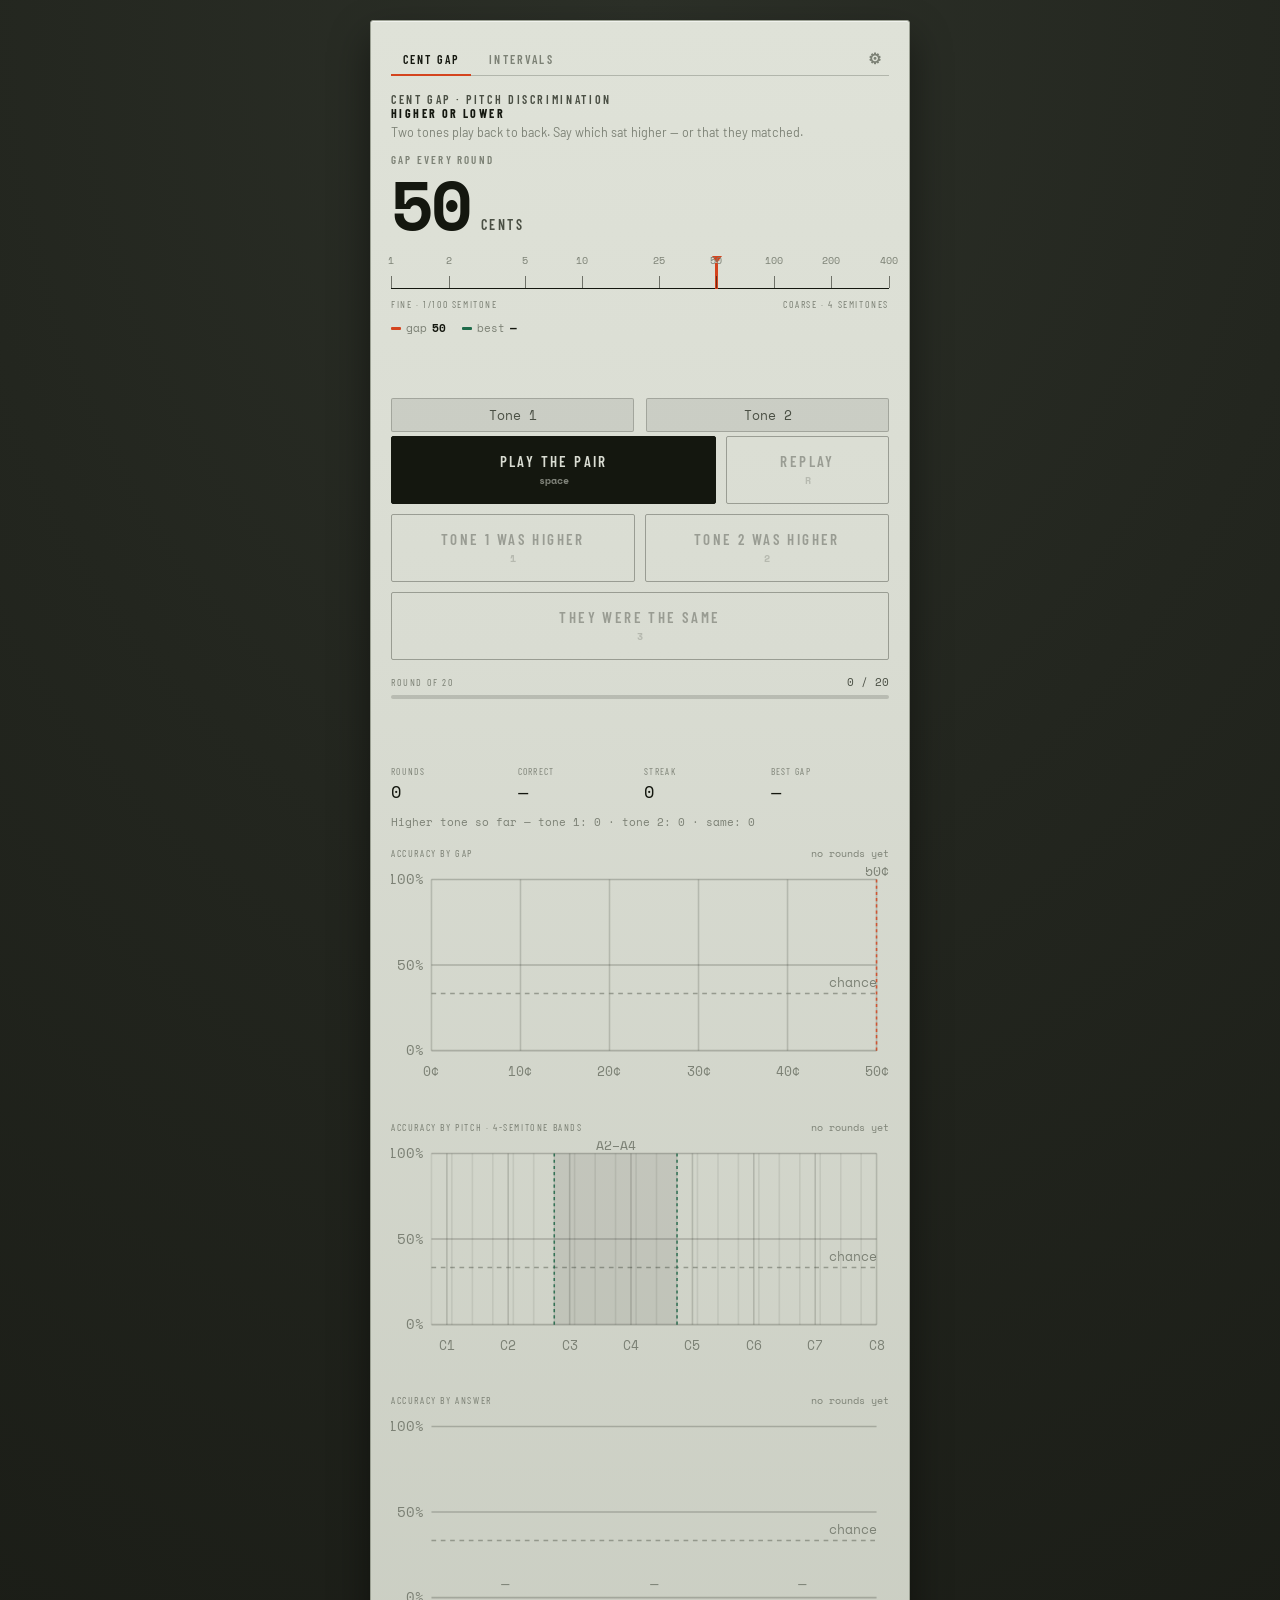
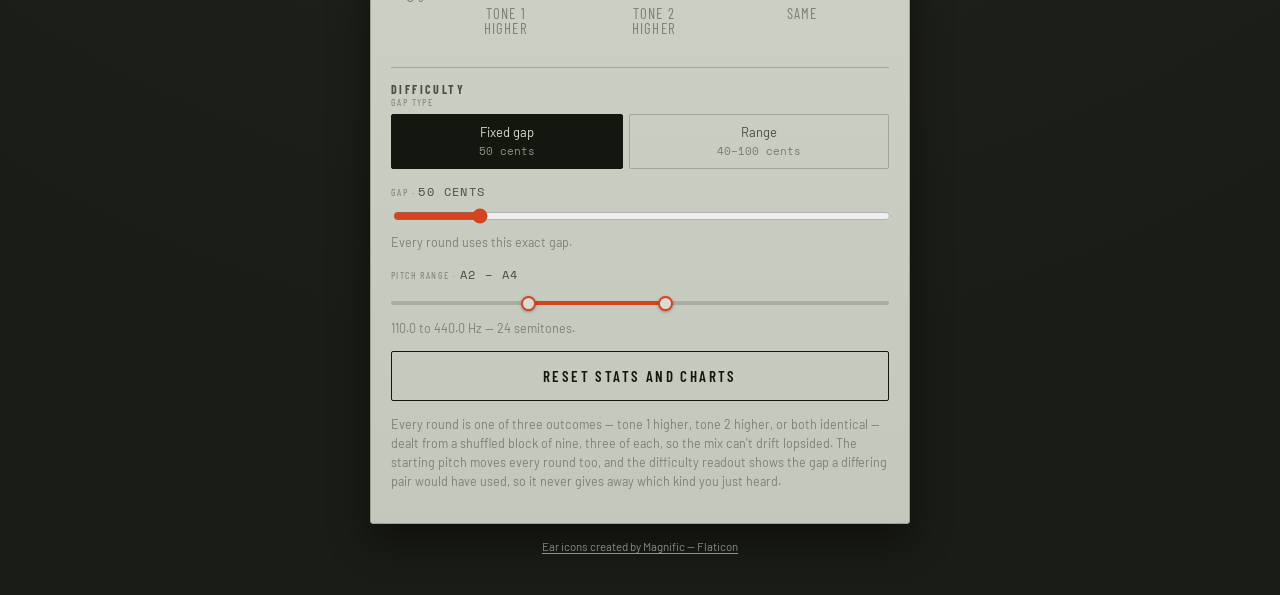
==== index.html @ 0f7bb8e2 "icon" ====
<!DOCTYPE html>
<html lang="en" data-theme="auto">
<head>
<meta charset="utf-8">
<meta name="viewport" content="width=device-width, initial-scale=1, viewport-fit=cover">
<title>My Ear Trainer</title>
<link rel="icon" type="image/png" href="favicon.png">
<link rel="apple-touch-icon" href="favicon.png">
<link rel="preconnect" href="https://fonts.googleapis.com">
<link rel="preconnect" href="https://fonts.gstatic.com" crossorigin>
<link href="https://fonts.googleapis.com/css2?family=Barlow+Condensed:wght@500;600;700&family=Barlow:wght@400;500;600&family=Space+Mono:wght@400;700&display=swap" rel="stylesheet">
<style>
  :root{
    --case:#23261F; --case-deep:#1A1C16; --case-hi:#2C3028;
    --panel:#D9DCD2; --panel-deep:#C4C8BC; --panel-hi:#DFE2D8;
    --edge:#9BA093; --inset-hi:rgba(255,255,255,.55);
    --ink:#14170F; --ink-hi:#000; --graphite:#4A4F44; --muted:#7C8175;
    --signal:#D4441E; --correct:#1F6B4A;
    --on-signal:#FFF1EC; --on-correct:#EFF3EC;
    --rule:rgba(20,23,15,.22);
    --tint-a:rgba(20,23,15,.05);
    --tint-b:rgba(20,23,15,.08);
    --tint-c:rgba(20,23,15,.16);
    --tint-strong:rgba(20,23,15,.55);
    --field:rgba(255,255,255,.35);
    --wash-ok-a:rgba(31,107,74,.55); --wash-ok-b:rgba(31,107,74,.12);
    --wash-no-a:rgba(212,68,30,.55); --wash-no-b:rgba(212,68,30,.12);
    --ring-ok:rgba(31,107,74,.5); --ring-no:rgba(212,68,30,.5);
  }

  /* follow the OS unless the user has picked a side */
  @media (prefers-color-scheme:dark){
    :root:not([data-theme="light"]){
    --case:#08090A; --case-deep:#040405; --case-hi:#121316;
    --panel:#1E2023; --panel-deep:#17181B; --panel-hi:#26282C;
    --edge:#3B3E44; --inset-hi:rgba(255,255,255,.05);
    --ink:#EDEDEB; --ink-hi:#FFFFFF; --graphite:#B0B2AE; --muted:#8E9089;
    --signal:#FF7A4D; --correct:#4ECB8F;
    --on-signal:#231009; --on-correct:#062014;
    --rule:rgba(237,237,235,.16);
    --tint-a:rgba(255,255,255,.035);
    --tint-b:rgba(255,255,255,.065);
    --tint-c:rgba(255,255,255,.13);
    --tint-strong:rgba(237,237,235,.45);
    --field:rgba(0,0,0,.3);
    --wash-ok-a:rgba(78,203,143,.34); --wash-ok-b:rgba(78,203,143,.07);
    --wash-no-a:rgba(255,122,77,.34); --wash-no-b:rgba(255,122,77,.07);
    --ring-ok:rgba(78,203,143,.5); --ring-no:rgba(255,122,77,.5);
  }
  }
  :root[data-theme="dark"]{
    --case:#08090A; --case-deep:#040405; --case-hi:#121316;
    --panel:#1E2023; --panel-deep:#17181B; --panel-hi:#26282C;
    --edge:#3B3E44; --inset-hi:rgba(255,255,255,.05);
    --ink:#EDEDEB; --ink-hi:#FFFFFF; --graphite:#B0B2AE; --muted:#8E9089;
    --signal:#FF7A4D; --correct:#4ECB8F;
    --on-signal:#231009; --on-correct:#062014;
    --rule:rgba(237,237,235,.16);
    --tint-a:rgba(255,255,255,.035);
    --tint-b:rgba(255,255,255,.065);
    --tint-c:rgba(255,255,255,.13);
    --tint-strong:rgba(237,237,235,.45);
    --field:rgba(0,0,0,.3);
    --wash-ok-a:rgba(78,203,143,.34); --wash-ok-b:rgba(78,203,143,.07);
    --wash-no-a:rgba(255,122,77,.34); --wash-no-b:rgba(255,122,77,.07);
    --ring-ok:rgba(78,203,143,.5); --ring-no:rgba(255,122,77,.5);
  }
  *{box-sizing:border-box;}
  html,body{margin:0;padding:0;}
  body{
    background:var(--case);
    background-image:radial-gradient(120% 90% at 50% 0%, var(--case-hi) 0%, var(--case) 45%, var(--case-deep) 100%);
    min-height:100dvh;
    font-family:'Barlow',system-ui,sans-serif;
    color:var(--ink);
    display:flex;flex-direction:column;align-items:center;
    padding:20px 14px 40px;
    -webkit-font-smoothing:antialiased;
  }
  .panel{
    position:relative;
    width:100%;max-width:540px;
    background:var(--panel);
    background-image:linear-gradient(180deg,var(--panel-hi) 0%, var(--panel) 30%, var(--panel-deep) 100%);
    border:1px solid var(--edge);border-radius:3px;
    box-shadow:0 1px 0 var(--inset-hi) inset, 0 18px 40px rgba(0,0,0,.45);
    padding:22px 20px 20px;
    overflow:hidden;
  }
  .flash{position:absolute;inset:0;pointer-events:none;opacity:0;z-index:5;}
  .flash.fire{animation:wash .55s ease-out;}
  @keyframes wash{0%{opacity:0;}12%{opacity:.9;}100%{opacity:0;}}
  .flash.ok{background:radial-gradient(120% 80% at 50% 50%, var(--wash-ok-a), var(--wash-ok-b) 70%, transparent);}
  .flash.no{background:radial-gradient(120% 80% at 50% 50%, var(--wash-no-a), var(--wash-no-b) 70%, transparent);}
  .panel.edge-ok{border-color:var(--correct);box-shadow:0 0 0 2px var(--ring-ok), 0 18px 40px rgba(0,0,0,.45);}
  .panel.edge-no{border-color:var(--signal);box-shadow:0 0 0 2px var(--ring-no), 0 18px 40px rgba(0,0,0,.45);}

  .tabs{display:flex;gap:6px;margin-bottom:16px;border-bottom:1px solid var(--rule);}
  .tab{
    font-family:'Barlow Condensed',sans-serif;text-transform:uppercase;
    letter-spacing:.18em;font-size:12px;font-weight:600;
    background:none;border:none;border-bottom:2px solid transparent;
    color:var(--muted);padding:8px 12px;cursor:pointer;margin-bottom:-1px;
  }
  .tab[aria-selected="true"]{color:var(--ink);border-bottom-color:var(--signal);}
  .tab-gear{margin-left:auto;font-size:15px;letter-spacing:0;padding:6px 8px;}
  .sheet-back{
    position:fixed;inset:0;z-index:40;
    background:rgba(0,0,0,.55);
    animation:fadein .16s ease-out;
  }
  @keyframes fadein{from{opacity:0}to{opacity:1}}
  .sheet{
    position:fixed;z-index:41;
    left:50%;top:50%;transform:translate(-50%,-50%);
    width:min(400px,calc(100vw - 32px));
    max-height:calc(100dvh - 48px);overflow-y:auto;
    background:var(--panel);
    background-image:linear-gradient(180deg,var(--panel-hi) 0%, var(--panel) 40%, var(--panel-deep) 100%);
    border:1px solid var(--edge);border-radius:3px;
    box-shadow:0 1px 0 var(--inset-hi) inset, 0 24px 60px rgba(0,0,0,.5);
    padding:18px 20px 20px;
    animation:rise .18s cubic-bezier(.2,.7,.2,1);
  }
  @keyframes rise{from{opacity:0;transform:translate(-50%,-46%)}to{opacity:1;transform:translate(-50%,-50%)}}
  .sheet-head{display:flex;align-items:center;justify-content:space-between;
    border-bottom:1px solid var(--rule);padding-bottom:10px;}
  .sheet-title{font-family:'Barlow Condensed',sans-serif;text-transform:uppercase;
    letter-spacing:.2em;font-size:12px;font-weight:700;color:var(--graphite);}
  .sheet-x{background:none;border:none;color:var(--muted);font-size:22px;
    line-height:1;cursor:pointer;padding:0 4px;}
  .sheet-x:hover{color:var(--ink);}
  .sheet-x:focus-visible{outline:2px solid var(--signal);outline-offset:2px;}
  .tab-gear[aria-expanded="true"]{color:var(--ink);}
  .tab:focus-visible{outline:2px solid var(--signal);outline-offset:2px;}

  .checks{display:grid;grid-template-columns:repeat(4,1fr);gap:6px;}
  .chk{
    position:relative;
    display:flex;align-items:center;justify-content:center;gap:5px;
    border:1px solid var(--rule);border-radius:2px;
    padding:8px 4px 8px 16px;
    cursor:pointer;user-select:none;
    font-family:'Space Mono',monospace;font-size:12px;color:var(--muted);
    opacity:.55;
    transition:background .12s,border-color .12s,color .12s,opacity .12s;
  }
  /* filled dot on the left reads as on/off at a glance, so the state doesn't
     rest on a grey-versus-less-grey distinction */
  .chk::before{
    content:'';position:absolute;left:5px;top:50%;
    width:7px;height:7px;margin-top:-3.5px;border-radius:50%;
    border:1px solid var(--muted);background:transparent;
    transition:background .12s,border-color .12s;
  }
  .chk[aria-pressed="true"]{
    border-color:var(--signal);color:var(--ink);
    background:var(--wash-no-b);opacity:1;
  }
  .chk[aria-pressed="true"]::before{background:var(--signal);border-color:var(--signal);}
  .chk[aria-pressed="true"] b{color:var(--signal);}
  .chk:focus-visible{outline:2px solid var(--signal);outline-offset:2px;}
  .chk b{font-weight:700;}
  .degrees{display:grid;grid-template-columns:repeat(4,1fr);gap:8px;margin-top:10px;}
  .deg{
    font-family:'Space Mono',monospace;
    letter-spacing:.02em;font-weight:700;font-size:15px;
    border:1px solid var(--ink);background:transparent;color:var(--ink);
    border-radius:2px;padding:12px 4px;cursor:pointer;
    transition:background .12s,color .12s,border-color .12s,opacity .14s;
  }
  .deg:hover:not(:disabled){background:var(--tint-b);}
  .deg-off{opacity:.22;border-style:dashed;}
  .deg:not(.deg-off){border-color:var(--signal);}
  .deg:disabled{opacity:.32;cursor:default;}
  .deg:focus-visible{outline:2px solid var(--signal);outline-offset:2px;}
  .deg span{display:block;font-family:'Space Mono',monospace;font-size:11px;letter-spacing:0;text-transform:none;opacity:.62;margin-top:2px;}
  .deg em{display:block;font-family:'Space Mono',monospace;font-size:9px;font-style:normal;letter-spacing:0;opacity:.4;margin-top:1px;}
  .deg.mark-ok{background:var(--correct)!important;border-color:var(--correct)!important;color:var(--on-correct)!important;opacity:1!important;}
  .deg.mark-no{background:var(--signal)!important;border-color:var(--signal)!important;color:var(--on-signal)!important;opacity:1!important;}
  .deg.mark-truth{border-color:var(--correct)!important;color:var(--correct)!important;opacity:1!important;box-shadow:inset 0 0 0 1px var(--correct);}
  /* brief highlight so the eye lands on the section after scrolling */
  @keyframes spotlight{
    0%{box-shadow:inset 0 0 0 1px transparent;background:transparent;}
    18%{box-shadow:inset 0 0 0 2px var(--signal);background:var(--wash-no-b);}
    70%{box-shadow:inset 0 0 0 2px var(--signal);background:var(--wash-no-b);}
    100%{box-shadow:inset 0 0 0 1px transparent;background:transparent;}
  }
  #difficultyBlock,#ivSetupBlock{border-radius:3px;}
  .spotlight{animation:spotlight 1.9s ease-out;padding:10px 12px;margin:0 -12px;}
  @media (prefers-reduced-motion:reduce){
    .spotlight{animation:none;outline:2px solid var(--signal);outline-offset:4px;}
  }
  .prog{margin:14px 0 4px;}
  .prog-head{display:flex;justify-content:space-between;align-items:baseline;margin-bottom:5px;}
  #progLabel{font-family:'Barlow Condensed',sans-serif;text-transform:uppercase;
    letter-spacing:.16em;font-size:10px;color:var(--muted);}
  #progCount{font-family:'Space Mono',monospace;font-size:11px;color:var(--graphite);}
  .prog-track{height:4px;border-radius:2px;background:var(--tint-c);overflow:hidden;}
  .prog-fill{height:100%;width:0;background:var(--signal);border-radius:2px;
    transition:width .3s cubic-bezier(.2,.7,.2,1);}
  .score{display:flex;align-items:baseline;gap:10px;margin:16px 0 4px;}
  .score-num{font-family:'Space Mono',monospace;font-weight:700;font-size:44px;line-height:1;letter-spacing:-.03em;}
  .score-of{font-family:'Space Mono',monospace;font-size:12px;color:var(--muted);}
  .score-bars{margin-top:12px;}
  .score-row{display:flex;align-items:center;gap:8px;margin-top:6px;
    font-family:'Space Mono',monospace;font-size:11px;color:var(--graphite);}
  .score-row b{flex:0 0 92px;font-weight:400;color:var(--muted);}
  .score-bar{flex:1;height:6px;border-radius:3px;background:var(--tint-c);overflow:hidden;}
  .score-bar i{display:block;height:100%;background:var(--signal);border-radius:3px;}
  .score-row span{flex:0 0 58px;text-align:right;}
  .score-say{font-size:13.5px;line-height:1.5;color:var(--graphite);margin:16px 0 0;}
  .score-say b{color:var(--ink);font-weight:600;}
  #roundActions{display:grid;gap:8px;}
  .eyebrow{font-family:'Barlow Condensed',sans-serif;text-transform:uppercase;letter-spacing:.22em;font-weight:600;font-size:12px;color:var(--graphite);margin:0;}
  .lede{font-size:14px;line-height:1.45;color:var(--graphite);margin:6px 0 0;max-width:40ch;}
  .hr{height:1px;background:var(--rule);margin:18px 0;}
  .sec-head{font-family:'Barlow Condensed',sans-serif;text-transform:uppercase;letter-spacing:.2em;font-size:12px;font-weight:700;margin:0 0 3px;}
  .sec-sub{font-size:12.5px;color:var(--muted);line-height:1.45;margin:0 0 12px;}

  .picker{display:grid;grid-template-columns:1fr 1fr;gap:8px;}
  select{
  }
  .readout{display:flex;align-items:baseline;gap:10px;}
  .readout .num{font-family:'Space Mono',monospace;font-weight:700;font-size:clamp(46px,15vw,68px);line-height:.9;letter-spacing:-.03em;}
  .readout .unit{font-family:'Barlow Condensed',sans-serif;text-transform:uppercase;letter-spacing:.18em;font-size:14px;font-weight:600;color:var(--graphite);}
  .readout-cap{font-family:'Barlow Condensed',sans-serif;text-transform:uppercase;letter-spacing:.2em;font-size:11px;font-weight:600;color:var(--muted);margin:0 0 8px;}

  .rail{margin:20px 0 4px;}
  .rail-track{position:relative;height:34px;border-bottom:1px solid var(--ink);}
  .ceil{
    position:absolute;right:0;bottom:0;height:26px;
    background:repeating-linear-gradient(-45deg,var(--tint-b) 0 3px,transparent 3px 7px);
    border-left:1px dashed var(--tint-strong);
    transition:width .35s cubic-bezier(.2,.7,.2,1);
  }
  .cap-mark{
    position:absolute;bottom:-1px;width:2px;height:26px;
    background:var(--tint-strong);transform:translateX(-1px);
    transition:left .35s cubic-bezier(.2,.7,.2,1);
  }
  .rail-keys{
    display:flex;gap:16px;flex-wrap:wrap;margin-top:10px;
    font-family:'Space Mono',monospace;font-size:11px;color:var(--muted);
  }
  .rail-keys b{color:var(--ink);font-weight:700;}
  .key{display:flex;align-items:center;gap:5px;}
  .key::before{content:'';width:10px;height:3px;border-radius:1px;}
  .key-now::before{background:var(--signal);}
  .key-cap::before{background:var(--tint-strong);}
  .key-best::before{background:var(--correct);}
  .tick{position:absolute;bottom:0;width:1px;background:var(--tint-strong);height:12px;}
  .tick-num{position:absolute;top:-2px;transform:translateX(-50%);font-family:'Space Mono',monospace;font-size:10px;color:var(--muted);}
  .marker{position:absolute;bottom:-1px;width:3px;height:26px;background:var(--signal);transform:translateX(-1px);transition:left .45s cubic-bezier(.2,.7,.2,1);}
  .marker::after{content:'';position:absolute;top:-7px;left:50%;transform:translateX(-50%);border-left:5px solid transparent;border-right:5px solid transparent;border-top:7px solid var(--signal);}
  .best{position:absolute;bottom:-1px;width:1px;height:20px;background:var(--correct);transition:left .45s cubic-bezier(.2,.7,.2,1);}
  .rail-legend{display:flex;justify-content:space-between;font-family:'Barlow Condensed',sans-serif;text-transform:uppercase;letter-spacing:.16em;font-size:10px;color:var(--muted);margin-top:9px;}

  .tones{display:grid;grid-template-columns:1fr 1fr;gap:12px;height:78px;align-items:end;margin:18px 0 4px;}
  .tone{background:var(--tint-b);border:1px solid var(--rule);border-radius:2px;height:34px;display:flex;align-items:center;justify-content:center;font-family:'Space Mono',monospace;font-size:13px;color:var(--graphite);transition:transform .4s cubic-bezier(.2,.7,.2,1),background .2s,border-color .2s,color .2s;}
  .tone.sounding{background:var(--ink);color:var(--panel);border-color:var(--ink);}
  .tone.up{transform:translateY(-30px);}
  .tone.win{border-color:var(--ink);background:var(--tint-c);color:var(--ink);}

  .btn{font-family:'Barlow Condensed',sans-serif;text-transform:uppercase;letter-spacing:.16em;font-weight:600;font-size:15px;border:1px solid var(--ink);background:transparent;color:var(--ink);border-radius:2px;padding:15px 12px;cursor:pointer;width:100%;transition:background .12s,color .12s,border-color .12s,opacity .14s;}
  .btn:hover:not(:disabled){background:var(--tint-b);}
  .btn:disabled{opacity:.32;cursor:default;}
  .btn:focus-visible{outline:2px solid var(--signal);outline-offset:3px;}
  .btn-primary{background:var(--ink);color:var(--panel);}
  .btn-sm{font-size:13px;padding:11px 8px;}
  .btn-key{display:block;font-family:'Space Mono',monospace;font-size:10px;letter-spacing:0;opacity:.55;margin-top:3px;text-transform:none;}
  .transport{display:grid;grid-template-columns:2fr 1fr;gap:10px;}
  .answers{display:grid;grid-template-columns:1fr 1fr;gap:10px;margin-top:10px;}
  #ansSame{grid-column:1/-1;}
  .btn.mark-ok{background:var(--correct)!important;border-color:var(--correct)!important;color:var(--on-correct)!important;opacity:1!important;}
  .btn.mark-no{background:var(--signal)!important;border-color:var(--signal)!important;color:var(--on-signal)!important;opacity:1!important;}
  .btn.mark-truth{border-color:var(--correct)!important;color:var(--correct)!important;opacity:1!important;box-shadow:inset 0 0 0 1px var(--correct);}

  .verdict{font-family:'Barlow Condensed',sans-serif;text-transform:uppercase;letter-spacing:.18em;font-weight:700;font-size:14px;min-height:38px;margin-top:14px;}
  .verdict small{display:block;font-family:'Barlow',sans-serif;text-transform:none;letter-spacing:0;font-weight:400;font-size:13px;color:var(--graphite);margin-top:3px;}
  .verdict.ok{color:var(--correct);}
  .verdict.no{color:var(--signal);}

  .stats{display:grid;grid-template-columns:repeat(4,1fr);gap:8px;margin-top:14px;}
  .stat-k{font-family:'Barlow Condensed',sans-serif;text-transform:uppercase;letter-spacing:.14em;font-size:9.5px;color:var(--muted);}
  .stat-v{font-family:'Space Mono',monospace;font-size:17px;margin-top:2px;}
  .chart{margin-top:16px;}
  .chart-head{display:flex;justify-content:space-between;align-items:baseline;margin-bottom:6px;}
  .chart-title{font-family:'Barlow Condensed',sans-serif;text-transform:uppercase;letter-spacing:.16em;font-size:10px;color:var(--muted);}
  .chart-note{font-family:'Space Mono',monospace;font-size:10px;color:var(--muted);}
  .chart svg{width:100%;height:auto;display:block;touch-action:pan-y;cursor:crosshair;}
  .tally{font-family:'Space Mono',monospace;font-size:11px;color:var(--muted);margin-top:10px;}

  .block{margin-top:16px;border-top:1px solid var(--rule);padding-top:14px;}
  .block-head{font-family:'Barlow Condensed',sans-serif;text-transform:uppercase;letter-spacing:.2em;font-size:12px;font-weight:700;color:var(--graphite);margin:0;}
  .set-row{margin-top:14px;}
  .set-lab{font-family:'Barlow Condensed',sans-serif;text-transform:uppercase;letter-spacing:.14em;font-size:10px;color:var(--muted);margin-bottom:6px;}
  .seg{display:flex;gap:6px;flex-wrap:wrap;}
  .seg button{flex:1 1 auto;min-width:76px;font-family:'Barlow',sans-serif;font-size:13px;padding:9px 6px;border:1px solid var(--rule);background:transparent;color:var(--graphite);border-radius:2px;cursor:pointer;}
  .seg button[aria-pressed="true"]{background:var(--ink);color:var(--panel);border-color:var(--ink);}
  .seg button:focus-visible{outline:2px solid var(--signal);outline-offset:2px;}
  .seg-val{display:block;font-family:'Space Mono',monospace;font-size:11px;opacity:.62;margin-top:3px;}
  input[type=range]{width:100%;accent-color:var(--signal);}
  .dual{position:relative;height:28px;margin-top:4px;touch-action:none;user-select:none;}
  .dual-track{position:absolute;left:0;right:0;top:12px;height:4px;border-radius:2px;background:var(--tint-c);}
  .dual-fill{position:absolute;top:0;bottom:0;background:var(--signal);border-radius:2px;}
  .dual-thumb{
    position:absolute;top:7px;width:15px;height:15px;margin-left:-7.5px;
    border-radius:50%;background:var(--panel);border:2px solid var(--signal);
    cursor:grab;box-shadow:0 1px 3px rgba(0,0,0,.35);
  }
  .dual-thumb:active{cursor:grabbing;}
  .dual-thumb:focus-visible{outline:2px solid var(--signal);outline-offset:2px;}
  .slider-val{font-family:'Space Mono',monospace;font-size:12px;color:var(--graphite);}
  .note{font-size:12.5px;color:var(--muted);line-height:1.5;margin-top:14px;}
  /* sits on the case background, not the panel, so it needs its own colours */
  .credit{
    width:100%;max-width:540px;
    margin-top:14px;text-align:center;
    font-size:11.5px;line-height:1.5;color:rgba(255,255,255,.42);
  }
  .credit a{color:rgba(255,255,255,.62);text-decoration:underline;text-underline-offset:2px;}
  .credit a:hover{color:rgba(255,255,255,.9);}
  .credit a:focus-visible{outline:2px solid var(--signal);outline-offset:2px;}
  @media (prefers-reduced-motion:reduce){
    *{transition:none !important;}
    .flash.fire{animation:none;}
    .flash.ok,.flash.no{opacity:0;}
  }
</style>
</head>
<body>
<main class="panel" id="panel">
  <div class="flash" id="flash"></div>

  <div class="tabs" role="tablist">
    <button class="tab" id="tabGap" role="tab" aria-selected="true">Cent gap</button>
    <button class="tab" id="tabInt" role="tab" aria-selected="false">Intervals</button>
    <button class="tab tab-gear" id="prefsBtn" aria-expanded="false" aria-label="Preferences">⚙</button>
  </div>

  <div id="prefsBack" class="sheet-back" hidden></div>
  <section id="prefs" class="sheet" hidden role="dialog" aria-modal="true" aria-label="Preferences">
    <div class="sheet-head">
      <span class="sheet-title">Preferences</span>
      <button class="sheet-x" id="prefsClose" aria-label="Close">×</button>
    </div>

    <div class="set-row" style="margin-top:0">
      <div class="set-lab">Pairs per round · <span class="slider-val" id="roundLenVal">20</span></div>
      <input type="range" id="roundLen" min="5" max="50" value="20" step="5">
    </div>

    <div class="set-row">
      <div class="set-lab">Appearance</div>
      <div class="seg" id="themeSeg">
        <button data-theme="auto" aria-pressed="true">Auto</button>
        <button data-theme="light" aria-pressed="false">Light</button>
        <button data-theme="dark" aria-pressed="false">Dark</button>
      </div>
    </div>

    <div class="set-row">
      <div class="set-lab">Feedback sound</div>
      <div class="seg" id="fxSeg">
        <button data-fx="on" aria-pressed="true">On</button>
        <button data-fx="off" aria-pressed="false">Off</button>
      </div>
    </div>

    <div class="set-row">
      <div class="set-lab">Volume · <span class="slider-val" id="volVal">50%</span></div>
      <input type="range" id="vol" min="5" max="100" value="50" step="1">
    </div>

    <div class="set-row">
      <button class="btn" id="prefsDone">Done</button>
    </div>
  </section>

  <section id="paneGap" role="tabpanel">
  <p class="eyebrow">Cent gap · pitch discrimination</p>

  <!-- ============ TRAINER ============ -->
  <h2 class="sec-head">Higher or lower</h2>
  <p class="sec-sub">Two tones play back to back. Say which sat higher — or that they matched.</p>

  <p class="readout-cap" id="gapCap">Gap this round</p>
  <div class="readout">
    <span class="num" id="gapNum">100</span>
    <span class="unit">cents</span>
  </div>

  <div class="rail">
    <div class="rail-track" id="railTrack">
      <div class="ceil" id="ceilBand"></div>
      <div class="cap-mark" id="capMark"></div>
      <div class="best" id="bestMark" style="left:0%"></div>
      <div class="marker" id="gapMark" style="left:50%"></div>
    </div>
    <div class="rail-legend">
      <span>Fine · 1/100 semitone</span>
      <span>Coarse · 4 semitones</span>
    </div>
    <div class="rail-keys">
      <span class="key key-now">gap <b id="keyNow">50</b></span>
      <span class="key key-cap" id="keyCapWrap">range <b id="keyCap">5–100</b></span>
      <span class="key key-best">best <b id="keyBest">—</b></span>
    </div>
  </div>

  <div class="tones">
    <div class="tone" id="tone1">Tone 1</div>
    <div class="tone" id="tone2">Tone 2</div>
  </div>

  <div class="transport">
    <button class="btn btn-primary" id="playBtn">Play the pair<span class="btn-key">space</span></button>
    <button class="btn" id="replayBtn" disabled>Replay<span class="btn-key">R</span></button>
  </div>

  <div class="answers">
    <button class="btn" id="ans1" disabled>Tone 1 was higher<span class="btn-key">1</span></button>
    <button class="btn" id="ans2" disabled>Tone 2 was higher<span class="btn-key">2</span></button>
    <button class="btn" id="ansSame" disabled>They were the same<span class="btn-key">3</span></button>
  </div>

  <div class="prog">
    <div class="prog-head">
      <span id="progLabel">Round of 20</span>
      <span id="progCount">0 / 20</span>
    </div>
    <div class="prog-track"><div class="prog-fill" id="progFill"></div></div>
  </div>

  <p class="verdict" id="verdict"></p>

  <div class="stats">
    <div><div class="stat-k">Rounds</div><div class="stat-v" id="sTrials">0</div></div>
    <div><div class="stat-k">Correct</div><div class="stat-v" id="sAcc">—</div></div>
    <div><div class="stat-k">Streak</div><div class="stat-v" id="sStreak">0</div></div>
    <div><div class="stat-k">Best gap</div><div class="stat-v" id="sBest">—</div></div>
  </div>

  <p class="tally" id="tally">Higher tone so far — tone 1: 0 · tone 2: 0</p>

  <div class="chart">
    <div class="chart-head">
      <span class="chart-title">Accuracy by gap</span>
      <span class="chart-note" id="chartNote">no rounds yet</span>
    </div>
    <svg id="acc" viewBox="0 0 320 152" role="img"
         aria-label="Accuracy plotted against the size of the pitch gap"></svg>
  </div>

  <div class="chart">
    <div class="chart-head">
      <span class="chart-title">Accuracy by pitch · 4-semitone bands</span>
      <span class="chart-note" id="pitchNote">no rounds yet</span>
    </div>
    <svg id="pitch" viewBox="0 0 320 152" role="img"
         aria-label="Accuracy plotted against the centre pitch of the pair"></svg>
  </div>

  <div class="chart">
    <div class="chart-head">
      <span class="chart-title">Accuracy by answer</span>
      <span class="chart-note" id="typeNote">no rounds yet</span>
    </div>
    <svg id="types" viewBox="0 0 320 152" role="img"
         aria-label="Accuracy broken down by which answer was correct"></svg>
  </div>

  <section class="block">
    <h2 class="block-head">Difficulty</h2>

    <div id="difficultyBlock">
    <div class="set-row" style="margin-top:0">
      <div class="set-lab">Gap type</div>
      <div class="seg" id="modeSeg">
        <button data-mode="fixed" aria-pressed="true">Fixed gap<span class="seg-val" id="modeFixedVal">50 cents</span></button>
        <button data-mode="range" aria-pressed="false">Range<span class="seg-val" id="modeRangeVal">40–100 cents</span></button>
      </div>
    </div>

    <div class="set-row" id="fixedRow">
      <div class="set-lab">Gap · <span class="slider-val" id="fixedVal">50 cents</span></div>
      <input type="range" id="fixedGap" min="1" max="300" value="50" step="1">
      <p class="note" style="margin-top:6px">Every round uses this exact gap.</p>
    </div>

    <div class="set-row" id="rangeRow" hidden>
      <div class="set-lab">Gap range · <span class="slider-val" id="rangeSpanVal">40 – 100 cents</span></div>
      <div class="dual" id="rangeDual"></div>
      <p class="note" style="margin-top:6px">Each round draws a gap at random from this span, so you get a spread of difficulties rather than one.</p>
    </div>

    <div class="set-row">
      <div class="set-lab">Pitch range · <span class="slider-val" id="pitchSpanVal">A2 – A4</span></div>
      <div class="dual" id="pitchDual"></div>
      <p class="note" style="margin-top:2px" id="regRange">Pairs land between A2 and A4.</p>
    </div>
    </div>

    <div class="set-row">
      <button class="btn" id="resetBtn">Reset stats and charts</button>
    </div>

    <p class="note">Every round is one of three outcomes — tone 1 higher, tone 2 higher, or both identical — dealt from a shuffled block of nine, three of each, so the mix can't drift lopsided. The starting pitch moves every round too, and the difficulty readout shows the gap a differing pair would have used, so it never gives away which kind you just heard.</p>
  </section>
  </section>

  <!-- ============ INTERVALS ============ -->
  <section id="paneInt" role="tabpanel" hidden>
    <p class="eyebrow">Intervals · from the tonic</p>
    <h2 class="sec-head" style="margin-top:10px">Name the interval</h2>
    <p class="sec-sub">The tonic sounds first, then a second note. Say how far apart they were.</p>

    <div class="prog">
      <div class="prog-head">
        <span id="ivProgLabel">Round of 20</span>
        <span id="ivProgCount">0 / 20</span>
      </div>
      <div class="prog-track"><div class="prog-fill" id="ivProgFill"></div></div>
    </div>

    <div class="tones">
      <div class="tone" id="ivTone1">Tonic</div>
      <div class="tone" id="ivTone2">Then</div>
    </div>

    <div class="transport">
      <button class="btn btn-primary" id="ivPlay">Play the pair<span class="btn-key">space</span></button>
      <button class="btn" id="ivReplay" disabled>Replay<span class="btn-key">R</span></button>
    </div>

    <div class="degrees" id="ivDegrees"></div>

    <p class="verdict" id="ivVerdict"></p>

    <div class="stats">
      <div><div class="stat-k">Rounds</div><div class="stat-v" id="ivTrials">0</div></div>
      <div><div class="stat-k">Correct</div><div class="stat-v" id="ivAcc">—</div></div>
      <div><div class="stat-k">Streak</div><div class="stat-v" id="ivStreak">0</div></div>
      <div><div class="stat-k">Best run</div><div class="stat-v" id="ivBest">0</div></div>
    </div>

    <div class="chart">
      <div class="chart-head">
        <span class="chart-title">Accuracy by interval</span>
        <span class="chart-note" id="ivChartNote">no rounds yet</span>
      </div>
      <svg id="ivChart" viewBox="0 0 320 152" role="img"
           aria-label="Accuracy for each interval"></svg>
    </div>

    <section class="block">
      <h2 class="block-head">Exercise</h2>

      <div id="ivSetupBlock">
      <div class="set-row" style="margin-top:0">
        <div class="set-lab">Scale · <span class="slider-val" id="ivScaleName">C major</span></div>
        <div class="picker">
          <select id="ivTonic" aria-label="Tonic"></select>
          <select id="ivScalePick" aria-label="Scale type"></select>
        </div>
      </div>

      <div class="set-row">
        <div class="set-lab"><span id="ivRootLab">Octave</span> · <span class="slider-val" id="ivRootVal">C3</span></div>
        <input type="range" id="ivRoot" min="1" max="6" value="3" step="1">
      </div>

      <div class="set-row" id="ivOctRow">
        <div class="set-lab">Octaves in play · <span class="slider-val" id="ivOctVal">1</span></div>
        <input type="range" id="ivOct" min="1" max="4" value="1" step="1">
      </div>

      <p class="note" id="ivRange">Every round starts on C3.</p>

      <div class="set-row">
        <div class="set-lab">Intervals in play</div>
        <div class="checks" id="ivPick"></div>
        <p class="note" style="margin-top:8px" id="ivPickNote">8 intervals in play.</p>
      </div>
      </div>

      <div class="set-row">
        <div class="set-lab">Second note</div>
        <div class="seg" id="ivDirSeg">
          <button data-dir="up" aria-pressed="true">Always above</button>
          <button data-dir="both" aria-pressed="false">Above or below</button>
        </div>
      </div>

      <div class="set-row">
        <button class="btn" id="ivReset">Reset stats and charts</button>
      </div>

      <p class="note">Intervals are dealt from a shuffled block so each one comes up equally often.</p>
    </section>
  </section>

  <div id="roundBack" class="sheet-back" hidden></div>
  <section id="roundSheet" class="sheet" hidden role="dialog" aria-modal="true" aria-label="Round complete">
    <div class="sheet-head">
      <span class="sheet-title">Round complete</span>
      <button class="sheet-x" id="roundClose" aria-label="Close">×</button>
    </div>

    <div class="score">
      <span class="score-num" id="roundPct">—</span>
      <span class="score-of" id="roundOf">0 of 20 correct</span>
    </div>

    <div class="score-bars" id="roundBreak"></div>

    <p class="score-say" id="roundSay"></p>

    <div class="set-row" id="roundActions"></div>
  </section>

  <audio id="player" playsinline preload="auto"></audio>
  <audio id="fx" playsinline preload="auto"></audio>
</main>

<footer class="credit">
  <a href="https://www.flaticon.com/free-icons/ear" title="ear icons" target="_blank" rel="noopener">Ear icons created by Magnific &mdash; Flaticon</a>
</footer>

<script>
(function(){
  "use strict";

  var MIN_GAP=1, MAX_GAP=400, DUR=0.55, PAUSE=0.28, SR=44100;
  var NOTES=['C','C#','D','D#','E','F','F#','G','G#','A','A#','B'];

  var state={mode:'fixed',fixedGap:50,rangeLo:40,rangeHi:100,pitchLo:45,pitchHi:69,
    roundLen:20,rTrials:0,rCorrect:0,rSame:0,rSameOk:0,rDiff:0,rDiffOk:0,
    timbre:'pluck',route:'webaudio',vol:0.50,
    fx:true,trial:null,awaiting:false,playing:false,
    trials:0,correct:0,streak:0,best:null,
    deck:[],count1:0,count2:0,count0:0,
    bins:{},pitchBins:{},typeStats:{0:{n:0,ok:0},1:{n:0,ok:0},2:{n:0,ok:0}}};

  function el(id){return document.getElementById(id);}
  var panel=el('panel'),flash=el('flash'),gapNum=el('gapNum'),gapMark=el('gapMark'),
      bestMark=el('bestMark'),tone1=el('tone1'),tone2=el('tone2'),
      playBtn=el('playBtn'),replayBtn=el('replayBtn'),
      ans1=el('ans1'),ans2=el('ans2'),ansSame=el('ansSame'),verdict=el('verdict'),
      player=el('player'),fxPlayer=el('fx');

  /* ================= audio ================= */
  var ctx=null;

  function log(msg){ if(window.console&&console.warn) console.warn('[audio] '+msg); }

  function ensureCtx(){
    var AC=window.AudioContext||window.webkitAudioContext;
    if(!AC){ log('no AudioContext in this browser'); return null; }
    if(!ctx){
      try{ ctx=new AC(); }
      catch(e){ log('could not create context: '+e.message); return null; }
      try{                                   // silent buffer unlocks some browsers
        var b=ctx.createBuffer(1,1,22050), s=ctx.createBufferSource();
        s.buffer=b; s.connect(ctx.destination); s.start(0);
      }catch(e){}
    }
    if(ctx.state!=='running'){
      var p=ctx.resume();
      if(p&&p.then) p.then(null,function(e){ log('resume rejected: '+e.message); });
    }
    return ctx;
  }

  // Each entry is [harmonic number, amplitude, decay rate in nepers/sec].
  // A plucked string's upper harmonics die away much faster than its
  // fundamental — that fading brightness is most of what makes a pluck
  // sound like a string rather than an organ.
  // Three string instruments, distinguished by how their harmonics behave over
  // time. Deliberately no vibrato on the bowed voice: real players use it, but
  // it wobbles the pitch by several cents and would wreck the measurement.
  var TIMBRES={
    pluck:{                                    // guitar or bass
      amps:[1,.62,.42,.28,.19,.13,.09,.06],
      decay:function(k){ return 1.7*Math.pow(k,0.82); },
      atk:0.006, rel:0.05, stretch:0
    },
    piano:{                                    // struck, not plucked: brighter
      amps:[1,.78,.52,.30,.22,.14,.10,.07,.05],
      decay:function(k){ return 1.05*Math.pow(k,0.95); },
      atk:0.004, rel:0.05, stretch:0.0004,     // stiff strings run slightly sharp
      pad:0.86                                 // its partials drift out of phase
    },
    bowed:{                                    // violin or cello: sustained
      amps:[1,.82,.62,.45,.32,.22,.15,.10,.07,.05],
      decay:function(){ return 0; },
      atk:0.11, rel:0.09, stretch:0
    }
  };
  function timbre(){ return TIMBRES[state.timbre]||TIMBRES.pluck; }

  function partials(){
    var T=timbre(), out=[];
    for(var i=0;i<T.amps.length;i++){
      var k=i+1;
      // inharmonicity: partials drift sharp of exact multiples on a stiff string
      var ratio = T.stretch ? k*Math.sqrt(1+T.stretch*k*k) : k;
      out.push([ratio,T.amps[i],T.decay(k)]);
    }
    return out;
  }
  function norm(){
    var t=0, T=timbre();
    partials().forEach(function(p){ t+=p[1]; });
    return Math.max(1, t*0.72/(T.pad||1));
  }
  function decays(){ return state.timbre!=='bowed'; }

  // Ears are much less sensitive down low: a 110 Hz tone at a given amplitude
  // sounds far quieter than a 440 Hz one. Rough inverse of the equal-loudness
  // contour, normalised to 1.0 at 440 Hz.
  function loudnessGain(f){
    var pts=[[50,22],[100,15],[200,9],[440,5],[800,1.5],[1600,0],[3000,-1]], db;
    if(f<=pts[0][0]) db=pts[0][1];
    else if(f>=pts[pts.length-1][0]) db=pts[pts.length-1][1];
    else for(var i=1;i<pts.length;i++){
      if(f<=pts[i][0]){
        var r=(Math.log(f)-Math.log(pts[i-1][0]))/(Math.log(pts[i][0])-Math.log(pts[i-1][0]));
        db=pts[i-1][1]+r*(pts[i][1]-pts[i-1][1]);
        break;
      }
    }
    return Math.pow(10,(db-5)/20);
  }

  // One gain for the whole pair, taken from its centre. Deriving it per tone
  // would make the higher tone quieter than the lower one, handing over a
  // loudness cue that could be used instead of actually hearing the pitch.
  function pairGain(segments){
    var tot=0,n=0;
    segments.forEach(function(s){ if(s.freq){ tot+=Math.log(s.freq); n++; } });
    if(!n) return 1;
    return loudnessGain(Math.exp(tot/n));
  }

  function scheduleTone(freq,start,dur,gain){
    var g=ctx.createGain(), peak=Math.min(0.98,0.92*state.vol*(gain||1));
    var T=timbre(), nrm=norm();
    var atk=Math.min(T.atk,dur*0.4), rel=Math.min(T.rel,dur*0.3);
    g.gain.setValueAtTime(0.0001,start);
    g.gain.linearRampToValueAtTime(peak,start+atk);
    g.gain.setValueAtTime(peak,start+dur-rel);
    g.gain.exponentialRampToValueAtTime(0.0001,start+dur);
    g.connect(ctx.destination);

    partials().forEach(function(p){
      var pf=freq*p[0];
      if(pf>18000) return;                       // past hearing, skip it
      var o=ctx.createOscillator();
      o.type='sine'; o.frequency.setValueAtTime(pf,start);
      var pg=ctx.createGain(), a=p[1]/nrm;
      if(p[2]>0){
        pg.gain.setValueAtTime(a,start);
        pg.gain.exponentialRampToValueAtTime(Math.max(0.00005,a*Math.exp(-p[2]*dur)),start+dur);
      } else pg.gain.value=a;
      o.connect(pg); pg.connect(g);
      o.start(start); o.stop(start+dur+0.05);
    });
  }

  function renderWav(segments){
    var total=0;
    segments.forEach(function(s){ total+=Math.round(s.dur*SR); });
    var buf=new ArrayBuffer(44+total*2), dv=new DataView(buf), off=0;
    function str(o,s){ for(var k=0;k<s.length;k++) dv.setUint8(o+k,s.charCodeAt(k)); }
    str(0,'RIFF'); dv.setUint32(4,36+total*2,true); str(8,'WAVE');
    str(12,'fmt '); dv.setUint32(16,16,true); dv.setUint16(20,1,true);
    dv.setUint16(22,1,true); dv.setUint32(24,SR,true); dv.setUint32(28,SR*2,true);
    dv.setUint16(32,2,true); dv.setUint16(34,16,true);
    str(36,'data'); dv.setUint32(40,total*2,true);
    off=44;
    var ps=partials(), nrm=norm(), T=timbre(), lg=pairGain(segments), amp=Math.min(0.98,0.92*state.vol*lg);
    segments.forEach(function(seg){
      var n=Math.round(seg.dur*SR);
      for(var i=0;i<n;i++){
        var v=0;
        if(seg.freq){
          var t=i/SR;
          var atk=Math.min(T.atk,seg.dur*0.4), rel=Math.min(T.rel,seg.dur*0.3);
          var env=Math.max(0,Math.min(1,t/atk,(seg.dur-t)/rel));
          for(var k=0;k<ps.length;k++){
            var pf=seg.freq*ps[k][0];
            if(pf>18000) continue;
            var a=ps[k][1];
            if(ps[k][2]>0) a*=Math.exp(-ps[k][2]*t);
            v+=a*Math.sin(2*Math.PI*pf*t);
          }
          v=v/nrm*amp*env;
        }
        dv.setInt16(off,Math.max(-1,Math.min(1,v))*32767,true); off+=2;
      }
    });
    return buf;
  }

  // blob: URLs are blocked inside the published-artifact sandbox, so the WAV
  // goes in as a data: URI instead.
  function wavDataUri(segments){
    var bytes=new Uint8Array(renderWav(segments)), bin='', chunk=0x8000;
    for(var i=0;i<bytes.length;i+=chunk){
      bin+=String.fromCharCode.apply(null,bytes.subarray(i,i+chunk));
    }
    return 'data:audio/wav;base64,'+btoa(bin);
  }

  function playViaElement(segments){
    try{
      player.src=wavDataUri(segments);
      player.volume=1;
      var pr=player.play();
      if(pr&&pr.then) pr.catch(function(e){ log('audio element blocked: '+e.name); });
    }catch(e){ log('wav fallback failed: '+e.message); }
  }

  function playSegments(segments){
    state.playing=true;
    var totalMs=0; segments.forEach(function(s){ totalMs+=s.dur*1000; });

    var c = state.route==='element' ? null : ensureCtx();
    if(c){
      // resume() is async — the context often still reads 'suspended' right
      // here on the first gesture. Schedule anyway: nodes queued now will
      // sound as soon as it wakes. Only fall back if it never wakes up.
      var t=c.currentTime+0.09, pg=pairGain(segments);
      segments.forEach(function(s){ if(s.freq) scheduleTone(s.freq,t,s.dur,pg); t+=s.dur; });
      if(c.state!=='running'){
        setTimeout(function(){
          if(c.state!=='running'&&state.route!=='element'){
            log('context never resumed — switching to audio element');
            state.route='element';
            playViaElement(segments);
          }
        },350);
      }
    } else {
      if(state.route!=='element'){ log('no Web Audio — using audio element'); state.route='element'; }
      playViaElement(segments);
    }
    setTimeout(function(){ state.playing=false; },totalMs+150);
  }

  /* ================= feedback blips ================= */
  // Deliberately far above the trainer's range (C6 and up) and only a tenth
  // of a second long: a blip near the trial tones would prime the ear for the
  // next pair, which is exactly the kind of contamination this task can't take.
  // Both outcomes are noise bursts rather than tones. Over the piano range the
  // trainer reaches 4186 Hz, and any chime placed above that would be shrill
  // and, for older ears, inaudible. Noise sidesteps the problem entirely:
  // nothing pitched for the ear to carry into the next pair. Success is bright
  // and clipped, failure dull and longer — easy to tell apart, nothing to hum.

  // shape=1 bright (success), shape=0 dull (failure)
  function noiseSample(bright,prev,w){
    return bright ? {v:w-prev.last, last:w}          // one-pole highpass
                  : {v:prev.last*0.72+w*0.28, last:prev.last*0.72+w*0.28};
  }
  function fillNoise(d,n,bright,decay){
    var prev={last:0};
    for(var i=0;i<n;i++){
      var w=Math.random()*2-1, r=noiseSample(bright,prev,w);
      prev.last=r.last;
      d[i]=r.v*Math.pow(1-i/n,decay);
    }
  }
  function scheduleNoise(start,dur,peak,bright){
    var n=Math.floor(SR*dur), b=ctx.createBuffer(1,n,SR);
    fillNoise(b.getChannelData(0),n,bright,bright?3.4:2.2);
    var src=ctx.createBufferSource(); src.buffer=b;
    var g=ctx.createGain(); g.gain.value=peak*(bright?1.1:1.5);
    src.connect(g); g.connect(ctx.destination);
    src.start(start);
  }

  // plain sine render for the fallback route — never uses the trial timbre
  function blipWavUri(ok,peak){
    var i, dur = ok?0.10:0.19, total=Math.round(dur*SR);
    var buf=new ArrayBuffer(44+total*2), dv=new DataView(buf), off=0;
    function str(o,t){ for(var k=0;k<t.length;k++) dv.setUint8(o+k,t.charCodeAt(k)); }
    str(0,'RIFF'); dv.setUint32(4,36+total*2,true); str(8,'WAVE');
    str(12,'fmt '); dv.setUint32(16,16,true); dv.setUint16(20,1,true);
    dv.setUint16(22,1,true); dv.setUint32(24,SR,true); dv.setUint32(28,SR*2,true);
    dv.setUint16(32,2,true); dv.setUint16(34,16,true);
    str(36,'data'); dv.setUint32(40,total*2,true);
    off=44;
    var buf2=new Float32Array(total);
    fillNoise(buf2,total,ok,ok?3.4:2.2);
    var amp=peak*(ok?1.1:1.5);
    for(i=0;i<total;i++){
      dv.setInt16(off,Math.max(-1,Math.min(1,buf2[i]*amp))*32767,true); off+=2;
    }
    var bytes=new Uint8Array(buf), bin='', chunk=0x8000;
    for(i=0;i<bytes.length;i+=chunk) bin+=String.fromCharCode.apply(null,bytes.subarray(i,i+chunk));
    return 'data:audio/wav;base64,'+btoa(bin);
  }

  function playFeedback(ok){
    if(!state.fx) return;
    var peak=Math.min(0.5,0.42*state.vol);   // sits under the tones
    try{
      var c = state.route==='element' ? null : ensureCtx();
      if(c){
        scheduleNoise(c.currentTime+0.02, ok?0.10:0.19, peak, ok);
      } else {
        fxPlayer.src=blipWavUri(ok,peak);
        fxPlayer.volume=1;
        var pr=fxPlayer.play();
        if(pr&&pr.then) pr.catch(function(e){ log('feedback blocked: '+e.name); });
      }
    }catch(e){ log('feedback failed: '+e.message); }
  }

  /* ================= rounds ================= */
  // Three answers, so guessing scores a third. Everything below is judged
  // against that floor rather than against 50%, or a coin-flipping session
  // would look like progress.
  var CHANCE=1/3, dualPitch=null, dualGap=null;

  function progress(){
    var n=state.rTrials, len=state.roundLen;
    el('progCount').textContent=n+' / '+len;
    el('progFill').style.width=Math.min(100,(n/len)*100)+'%';
    el('progLabel').textContent='Round of '+len;
  }

  function roundOpen(on){
    el('roundSheet').hidden=!on;
    el('roundBack').hidden=!on;
  }

  // What to suggest next. High accuracy means the task is too easy to be
  // teaching anything; near-chance means it is too hard to learn from.
  function advise(acc){
    if(acc>=0.85) return 'harder';
    if(acc>=0.62) return 'hold';
    if(acc>=0.45) return 'ease';
    return 'easier';
  }

  function gapNow(){
    return state.mode==='fixed' ? state.fixedGap : (state.rangeLo+state.rangeHi)/2;
  }

  // Send the eye to the difficulty controls and flash them, so it is obvious
  // where the scroll landed.
  function revealDifficulty(){
    var target=el('difficultyBlock');
    setTimeout(function(){
      if(target.scrollIntoView){
        try{ target.scrollIntoView({behavior:'smooth',block:'center'}); }
        catch(e){ target.scrollIntoView(); }
      }
      target.classList.remove('spotlight');
      void target.offsetWidth;              // restart the animation
      target.classList.add('spotlight');
      setTimeout(function(){ target.classList.remove('spotlight'); },2000);
    },60);
  }

  function roundReset(){
    state.rTrials=0; state.rCorrect=0;
    state.rSame=0; state.rSameOk=0; state.rDiff=0; state.rDiffOk=0;
    progress();
  }

  function bar(label,ok,n){
    var pct = n? Math.round(100*ok/n) : 0;
    return '<div class="score-row"><b>'+label+'</b>'+
      '<span class="score-bar"><i style="width:'+(n?pct:0)+'%"></i></span>'+
      '<span>'+(n? pct+'% ('+n+')' : '\u2014')+'</span></div>';
  }

  function finishRound(){
    var n=state.rTrials, ok=state.rCorrect, acc=n?ok/n:0;
    el('roundPct').textContent=Math.round(acc*100)+'%';
    el('roundOf').textContent=ok+' of '+n+' correct';
    el('roundBreak').innerHTML =
      bar('Different',state.rDiffOk,state.rDiff)+
      bar('Identical',state.rSameOk,state.rSame);

    var verdictText, mode=advise(acc);
    var gapTxt = state.mode==='fixed' ? state.fixedGap+' cents'
                                      : state.rangeLo+'\u2013'+state.rangeHi+' cents';

    if(mode==='harder'){
      verdictText='That was comfortable at <b>'+gapTxt+'</b>. Worth making it harder \u2014 '+
        'a narrower gap, or a wider pitch range. You learn fastest somewhere around '+
        '70\u201380%, not at the top of the scale.';
    } else if(mode==='hold'){
      verdictText='This is the right level \u2014 hard enough to stretch you, not so hard '+
        'you are guessing. Another round at <b>'+gapTxt+'</b> is the useful thing to do.';
    } else if(mode==='ease'){
      verdictText='Tough going at <b>'+gapTxt+'</b>, though still well clear of the '+
        Math.round(CHANCE*100)+'% you would get by guessing. Staying here is fine; so is easing off.';
    } else {
      verdictText='At <b>'+gapTxt+'</b> you are close to the '+Math.round(CHANCE*100)+
        '% that pure guessing scores, so there is little to learn from here. A wider gap, '+
        'worked back down, will get you further.';
    }

    var acts=[['Another round','hold'],['Adjust difficulty','manual']];

    if(state.rSame>=3 && state.rSameOk/state.rSame < 0.4 && acc>0.5){
      verdictText+=' Worth noting: you are missing most of the <b>identical</b> pairs, '+
        'which usually means you are hearing a difference that is not there.';
    }

    el('roundSay').innerHTML=verdictText;

    var wrap=el('roundActions');
    while(wrap.firstChild) wrap.removeChild(wrap.firstChild);
    acts.forEach(function(a,i){
      var b=document.createElement('button');
      b.className='btn'+(i===0?' btn-primary':'');
      b.textContent=a[0];
      b.dataset.act=a[1];
      wrap.appendChild(b);
    });

    roundOpen(true);
  }

  /* ================= dual-handle slider ================= */
  // No native two-thumb range exists, so this builds one: a track, a fill and
  // two draggable thumbs. Grabbing picks the nearer thumb, which keeps both
  // reachable even when they sit on top of each other — the failure mode of
  // the usual trick of stacking two native sliders.
  function dualRange(id,opt){
    var host=el(id), min=opt.min, max=opt.max, step=opt.step||1;
    var lo=opt.lo, hi=opt.hi, drag=null;

    var track=document.createElement('div'); track.className='dual-track';
    var fill=document.createElement('div');  fill.className='dual-fill';
    track.appendChild(fill); host.appendChild(track);

    function mkThumb(which){
      var t=document.createElement('div');
      t.className='dual-thumb';
      t.setAttribute('role','slider');
      t.setAttribute('tabindex','0');
      t.dataset.h=which;
      host.appendChild(t);
      return t;
    }
    var tLo=mkThumb('lo'), tHi=mkThumb('hi');

    function pct(v){ return (v-min)/(max-min)*100; }
    function clampStep(v){
      v=Math.round((v-min)/step)*step+min;
      return Math.max(min,Math.min(max,v));
    }
    function paint(){
      tLo.style.left=pct(lo)+'%';
      tHi.style.left=pct(hi)+'%';
      fill.style.left=pct(lo)+'%';
      fill.style.width=(pct(hi)-pct(lo))+'%';
      [[tLo,lo],[tHi,hi]].forEach(function(p){
        p[0].setAttribute('aria-valuemin',min);
        p[0].setAttribute('aria-valuemax',max);
        p[0].setAttribute('aria-valuenow',p[1]);
      });
    }
    function emit(){ paint(); if(opt.onChange) opt.onChange(lo,hi); }

    function valueAt(clientX){
      var r=host.getBoundingClientRect();
      if(!r.width) return lo;
      return clampStep(min+((clientX-r.left)/r.width)*(max-min));
    }
    function nearest(v){
      // tie goes to whichever handle can still move in that direction
      if(v<lo) return 'lo';
      if(v>hi) return 'hi';
      if(Math.abs(v-lo)===Math.abs(v-hi)) return (v>lo)?'hi':'lo';
      return Math.abs(v-lo)<Math.abs(v-hi)?'lo':'hi';
    }
    function apply(which,v){
      if(which==='lo') lo=Math.min(v,hi); else hi=Math.max(v,lo);
      emit();
    }

    host.addEventListener('pointerdown',function(e){
      var v=valueAt(e.clientX);
      drag=(e.target&&e.target.dataset&&e.target.dataset.h)||nearest(v);
      apply(drag,v);
      if(host.setPointerCapture&&e.pointerId!=null){
        try{ host.setPointerCapture(e.pointerId); }catch(err){}
      }
      e.preventDefault();
    });
    host.addEventListener('pointermove',function(e){
      if(!drag) return;
      apply(drag,valueAt(e.clientX));
    });
    ['pointerup','pointercancel'].forEach(function(ev){
      host.addEventListener(ev,function(){ drag=null; });
    });

    [[tLo,'lo'],[tHi,'hi']].forEach(function(p){
      p[0].addEventListener('keydown',function(e){
        var d=0;
        if(e.key==='ArrowLeft'||e.key==='ArrowDown') d=-step;
        else if(e.key==='ArrowRight'||e.key==='ArrowUp') d=step;
        else if(e.key==='Home') d=min-(p[1]==='lo'?lo:hi);
        else if(e.key==='End') d=max-(p[1]==='lo'?lo:hi);
        else return;
        e.preventDefault(); e.stopPropagation();
        apply(p[1],clampStep((p[1]==='lo'?lo:hi)+d));
      });
    });

    paint();
    return {
      set:function(a,b){ lo=clampStep(a); hi=clampStep(b); if(lo>hi){var t=lo;lo=hi;hi=t;} emit(); },
      get:function(){ return [lo,hi]; }
    };
  }

  /* ================= pitch helpers ================= */
  function midiFreq(m){ return 440*Math.pow(2,(m-69)/12); }
  function midiName(m){ return NOTES[((m%12)+12)%12]+(Math.floor(m/12)-1); }

  /* ================= trials ================= */
  function cents(c){ return Math.pow(2,c/1200); }

  function drawHigher(){
    if(!state.deck.length){
      var d=[1,1,1,2,2,2,0,0,0];
      for(var i=d.length-1;i>0;i--){
        var j=Math.floor(Math.random()*(i+1)), t=d[i]; d[i]=d[j]; d[j]=t;
      }
      state.deck=d;
    }
    return state.deck.pop();
  }

  function newTrial(){
    // Range mode draws uniformly across the span, matching the linear x-axis
    // on the accuracy chart so every bucket gets comparable traffic.
    var gap = state.mode==='fixed'
      ? state.fixedGap
      : state.rangeLo+Math.random()*(state.rangeHi-state.rangeLo);
    // Centre drawn uniformly across the chosen span, in semitones, then
    // clamped to the range the pitch chart covers.
    var pLo=Math.min(state.pitchLo,state.pitchHi), pHi=Math.max(state.pitchLo,state.pitchHi);
    var cm=pLo+Math.random()*(pHi-pLo);
    cm=Math.max(PITCH_LO,Math.min(PITCH_HI,cm));
    var centre=midiFreq(cm);
    var higher=drawHigher();
    if(higher===0) return {gap:0,centre:centre,f1:centre,f2:centre,higher:0};
    var lo=centre/cents(gap/2), hi=centre*cents(gap/2);
    return {gap:gap,centre:centre,f1:higher===1?hi:lo,f2:higher===1?lo:hi,higher:higher};
  }

  function playPair(trial){
    flashTone(tone1,90,DUR*1000);
    flashTone(tone2,90+(DUR+PAUSE)*1000,DUR*1000);
    playSegments([{freq:trial.f1,dur:DUR},{freq:0,dur:PAUSE},{freq:trial.f2,dur:DUR}]);
  }
  function flashTone(node,delay,dur){
    setTimeout(function(){
      node.classList.add('sounding');
      setTimeout(function(){ node.classList.remove('sounding'); },dur);
    },delay);
  }

  function railPos(v){
    v=Math.min(MAX_GAP,Math.max(MIN_GAP,v));
    var p=(Math.log(v)-Math.log(MIN_GAP))/(Math.log(MAX_GAP)-Math.log(MIN_GAP));
    return p*100;
  }
  function buildTicks(){
    var track=el('railTrack');
    [1,2,5,10,25,50,100,200,400].forEach(function(v){
      var t=document.createElement('div');
      t.className='tick'; t.style.left=railPos(v)+'%'; track.appendChild(t);
      var n=document.createElement('div');
      n.className='tick-num'; n.style.left=railPos(v)+'%'; n.textContent=v; track.appendChild(n);
    });
  }
  function fmt(v){ return v<10?v.toFixed(1):Math.round(v).toString(); }

  // Even resolution where the training happens: 2¢ steps to 20, then 4¢ to 40,
  // 5¢ to 60, and 10¢ above that. Because these are linear rather than
  // ratio-spaced, this chart's x-axis is linear too — a log axis would stack
  // the wide upper buckets on top of each other.
  var BIN_EDGES=(function(){
    var e=[],v;
    for(v=0;v<20;v+=2) e.push(v);
    for(v=20;v<40;v+=4) e.push(v);
    for(v=40;v<60;v+=5) e.push(v);
    for(v=60;v<=MAX_GAP;v+=10) e.push(v);
    return e;
  })();
  function binFor(gap){
    for(var i=BIN_EDGES.length-1;i>=0;i--) if(gap>=BIN_EDGES[i]) return i;
    return 0;
  }
  function binHi(i){ return (i+1<BIN_EDGES.length)?BIN_EDGES[i+1]:MAX_GAP; }
  function binCentre(i){ return (BIN_EDGES[i]+binHi(i))/2; }
  function binLabel(i){ return fmt(BIN_EDGES[i])+'\u2013'+fmt(binHi(i))+'\u00A2'; }

  // Always starts at 0. The top follows the data — the widest bucket that
  // actually holds rounds — so the curve stretches to fill as the staircase
  // converges downward. Before any rounds are scored there's nothing to fit,
  // so it falls back to the difficulty range you've set.
  function gapAxisMax(){
    var m=0;
    Object.keys(state.bins).forEach(function(k){ m=Math.max(m,binHi(Number(k))); });
    if(!m) m=(state.mode==='fixed'?state.fixedGap:Math.max(state.rangeLo,state.rangeHi));
    return Math.max(20,Math.ceil(m/10)*10);
  }
  // Fixed 10¢ ticks: at the usual 0–100 axis that reads 0, 10, 20 … 100.
  // Above 200 they'd crowd, so the labels thin out while the lines stay.
  var TICK=10;
  function labelEvery(max){ return max<=120 ? 1 : (max<=260 ? 2 : 5); }

  var CH={w:320,h:152,l:26,r:8,t:8,b:34};
  function chartX(cents,max){
    var m=max||gapAxisMax();
    return CH.l+Math.max(0,Math.min(1,cents/m))*(CH.w-CH.l-CH.r);
  }
  function chartY(acc){ return CH.t+(1-acc)*(CH.h-CH.t-CH.b); }

  function tag(n,a,inner){
    var s='<'+n; for(var k in a) s+=' '+k+'="'+a[k]+'"';
    return inner==null ? s+'/>' : s+'>'+inner+'</'+n+'>';
  }

  // shared furniture: the 0/50/100 guides plus a dashed chance line
  function chartFrame(out,chanceLevel){
    [[1,'100%'],[0.5,'50%'],[0,'0%']].forEach(function(g){
      var y=chartY(g[0]);
      out.push(tag('line',{x1:CH.l,x2:CH.w-CH.r,y1:y,y2:y,stroke:'var(--rule)','stroke-width':1}));
      out.push(tag('text',{x:CH.l-5,y:y+3,'text-anchor':'end',
        'font-family':'Space Mono, monospace','font-size':9,fill:'var(--muted)'},g[1]));
    });
    var chance=(chanceLevel==null?1/3:chanceLevel), cy=chartY(chance);
    out.push(tag('line',{x1:CH.l,x2:CH.w-CH.r,y1:cy,y2:cy,
      stroke:'var(--muted)','stroke-width':1,'stroke-dasharray':'3 3',opacity:.7}));
    out.push(tag('text',{x:CH.w-CH.r,y:cy-4,'text-anchor':'end',
      'font-family':'Space Mono, monospace','font-size':8.5,fill:'var(--muted)'},'chance'));
  }

  function axisLine(out,x,strong){
    out.push(tag('line',{x1:x.toFixed(1),x2:x.toFixed(1),y1:chartY(1),y2:chartY(0),
      stroke:'var(--rule)','stroke-width':1,opacity:strong?.75:.35}));
  }
  function axisLabel(out,x,txt){
    out.push(tag('text',{x:x.toFixed(1),y:(chartY(0)+16).toFixed(1),'text-anchor':'middle',
      'font-family':'Space Mono, monospace','font-size':8.5,fill:'var(--muted)'},txt));
  }

  // what's currently drawn, so a pointer position can be matched to a datum
  var plotted={acc:[],pitch:[],types:[]}, hover={acc:-1,pitch:-1,types:-1};

  function hoverGuide(out,x){
    out.push(tag('line',{x1:x.toFixed(1),x2:x.toFixed(1),y1:chartY(1),y2:chartY(0),
      stroke:'var(--signal)','stroke-width':1,opacity:.45}));
  }

  // The SVG scales uniformly, so one factor maps client pixels to viewBox units.
  function svgX(svg,clientX){
    var r=svg.getBoundingClientRect();
    if(!r.width) return -1;
    return (clientX-r.left)*(CH.w/r.width);
  }

  function nearest(list,x){
    var best=-1,bd=1e9;
    for(var i=0;i<list.length;i++){
      var d=Math.abs(list[i].x-x);
      if(d<bd){ bd=d; best=i; }
    }
    return bd<=26 ? best : -1;
  }

  function freqToMidi(f){ return 69+12*Math.log(f/440)/Math.LN2; }
  var PITCH_LO=21, PITCH_HI=108, PITCH_STEP=4;   // A0 to C8, the piano
  function pitchBinFor(m){
    return Math.max(0,Math.min(Math.floor((PITCH_HI-PITCH_LO)/PITCH_STEP),
      Math.floor((m-PITCH_LO)/PITCH_STEP)));
  }
  function pitchBinMidi(i){ return PITCH_LO+i*PITCH_STEP+PITCH_STEP/2; }
  function pitchBinLabel(i){
    var lo=PITCH_LO+i*PITCH_STEP;
    return midiName(lo)+'\u2013'+midiName(lo+PITCH_STEP-1);
  }
  function pitchX(m){
    var p=(m-PITCH_LO)/(PITCH_HI-PITCH_LO);
    return CH.l+Math.max(0,Math.min(1,p))*(CH.w-CH.l-CH.r);
  }

  function drawChart(){
    var svg=el('acc'), out=[];
    var axMax=gapAxisMax(), every=labelEvery(axMax), k=0;
    for(var t=0;t<=axMax+0.001;t+=TICK,k++) axisLine(out,chartX(t,axMax),k%every===0);

    // Shade the gaps currently in play, the same way the pitch chart shades its
    // range. In fixed mode that collapses to a single line, which is the honest
    // picture: every round sits on exactly one value.
    if(state.mode==='range'){
      var gLo=Math.min(state.rangeLo,state.rangeHi), gHi=Math.max(state.rangeLo,state.rangeHi);
      var xLo=chartX(gLo,axMax), xHi=chartX(gHi,axMax);
      out.push(tag('rect',{x:xLo.toFixed(1),y:chartY(1).toFixed(1),
        width:Math.max(1,xHi-xLo).toFixed(1),height:(chartY(0)-chartY(1)).toFixed(1),
        fill:'var(--tint-b)'}));
      [gLo,gHi].forEach(function(v){
        out.push(tag('line',{x1:chartX(v,axMax).toFixed(1),x2:chartX(v,axMax).toFixed(1),
          y1:chartY(1),y2:chartY(0),stroke:'var(--signal)','stroke-width':1,
          'stroke-dasharray':'2 2',opacity:.85}));
      });
      out.push(tag('text',{x:((xLo+xHi)/2).toFixed(1),y:(chartY(1)-2).toFixed(1),
        'text-anchor':'middle','font-family':'Space Mono, monospace','font-size':8.5,
        fill:'var(--muted)'},fmt(gLo)+'\u2013'+fmt(gHi)+'\u00A2'));
    } else {
      var xf=chartX(state.fixedGap,axMax);
      out.push(tag('line',{x1:xf.toFixed(1),x2:xf.toFixed(1),
        y1:chartY(1),y2:chartY(0),stroke:'var(--signal)','stroke-width':1,
        'stroke-dasharray':'2 2',opacity:.85}));
      out.push(tag('text',{x:xf.toFixed(1),y:(chartY(1)-2).toFixed(1),
        'text-anchor':'middle','font-family':'Space Mono, monospace','font-size':8.5,
        fill:'var(--muted)'},fmt(state.fixedGap)+'\u00A2'));
    }

    chartFrame(out);
    k=0;
    for(var t2=0;t2<=axMax+0.001;t2+=TICK,k++){
      if(k%every===0) axisLabel(out,chartX(t2,axMax),t2+'\u00A2');
    }

    // collect populated bins, left to right
    var pts=[], total=0;
    Object.keys(state.bins).map(Number).sort(function(a,b){return a-b;}).forEach(function(i){
      var b=state.bins[i];
      total+=b.n;
      pts.push({x:chartX(binCentre(i),axMax),y:chartY(b.ok/b.n),n:b.n,ok:b.ok,acc:b.ok/b.n,c:binCentre(i),i:i});
    });

    plotted.acc=pts;
    var hi=hover.acc;
    if(hi>=0&&hi<pts.length) hoverGuide(out,pts[hi].x);

    if(pts.length>1){
      out.push(tag('polyline',{points:pts.map(function(p){return p.x.toFixed(1)+','+p.y.toFixed(1);}).join(' '),
        fill:'none',stroke:'var(--signal)','stroke-width':1.6,
        'stroke-linejoin':'round','stroke-linecap':'round',opacity:.85}));
    }
    pts.forEach(function(p,i){
      // radius carries sample count, so a 1-trial bin reads as less trustworthy
      var r=Math.min(5.5,2.2+Math.sqrt(p.n)*0.75);
      if(i===hi) r+=2;
      out.push(tag('circle',{cx:p.x.toFixed(1),cy:p.y.toFixed(1),r:r.toFixed(1),
        fill:'var(--signal)',stroke:'var(--panel)','stroke-width':i===hi?2:1}));
    });

    svg.innerHTML=out.join('');
    if(hi>=0&&hi<pts.length){
      var h=pts[hi];
      el('chartNote').textContent=binLabel(h.i)+' · '+Math.round(h.acc*100)+'% · '+h.ok+' of '+h.n;
    } else {
      el('chartNote').textContent = total===0
        ? 'no rounds yet'
        : total+' scored round'+(total===1?'':'s')+' · '+pts.length+' bin'+(pts.length===1?'':'s');
    }
  }

  function render(){
    var shown=state.mode==='fixed'?state.fixedGap:(state.rangeLo+state.rangeHi)/2;
    gapNum.textContent=fmt(shown);
    gapMark.style.display='block';
    gapMark.style.left=railPos(shown)+'%';
    el('gapCap').textContent=state.mode==='fixed'?'Gap every round':'Middle of the range';
    el('fixedRow').hidden=(state.mode!=='fixed');
    el('rangeRow').hidden=(state.mode!=='range');
    // In range mode the rail shows the span you're drawing from; in fixed mode
    // there's a single value, so the band collapses away.
    var ceil=el('ceilBand'), cap=el('capMark'), capWrap=el('keyCapWrap');
    if(state.mode==='range'){
      var lo=railPos(Math.min(state.rangeLo,state.rangeHi));
      var hi=railPos(Math.max(state.rangeLo,state.rangeHi));
      ceil.style.display='block';
      ceil.style.left=lo+'%';
      ceil.style.right='auto';
      ceil.style.width=Math.max(0.5,hi-lo)+'%';
      cap.style.display='none';
      capWrap.style.display='flex';
      el('keyCap').textContent=fmt(Math.min(state.rangeLo,state.rangeHi))+'\u2013'+
                               fmt(Math.max(state.rangeLo,state.rangeHi));
    } else {
      ceil.style.display='none';
      cap.style.display='none';
      capWrap.style.display='none';
    }
    el('keyNow').textContent=fmt(shown);
    el('keyBest').textContent=state.best==null?'—':fmt(state.best);

    bestMark.style.display=state.best==null?'none':'block';
    if(state.best!=null) bestMark.style.left=railPos(state.best)+'%';
    el('sTrials').textContent=state.trials;
    el('sAcc').textContent=state.trials?Math.round(100*state.correct/state.trials)+'%':'—';
    el('sStreak').textContent=state.streak;
    el('sBest').textContent=state.best==null?'—':fmt(state.best)+'c';
    el('tally').textContent='Higher tone so far — tone 1: '+state.count1+' · tone 2: '+state.count2+
      ' · same: '+state.count0;
    el('modeRangeVal').textContent=fmt(Math.min(state.rangeLo,state.rangeHi))+'\u2013'+
                                   fmt(Math.max(state.rangeLo,state.rangeHi))+' cents';
    el('modeFixedVal').textContent=state.fixedGap+' cents';
    drawChart(); drawPitchChart(); drawTypeChart();
  }

  function drawPitchChart(){
    var svg=el('pitch'), out=[];
    chartFrame(out);

    // The configured range, shaded. Without it you'd have to infer where pairs
    // can land from the C gridlines alone, and the endpoints rarely fall on a C.
    var rLo=Math.max(PITCH_LO,Math.min(state.pitchLo,state.pitchHi)),
        rHi=Math.min(PITCH_HI,Math.max(state.pitchLo,state.pitchHi));
    var xLo=pitchX(rLo), xHi=pitchX(rHi);
    out.push(tag('rect',{x:xLo.toFixed(1),y:chartY(1).toFixed(1),
      width:Math.max(1,xHi-xLo).toFixed(1),height:(chartY(0)-chartY(1)).toFixed(1),
      fill:'var(--tint-b)'}));
    [[rLo,'start'],[rHi,'end']].forEach(function(edge){
      out.push(tag('line',{x1:pitchX(edge[0]).toFixed(1),x2:pitchX(edge[0]).toFixed(1),
        y1:chartY(1),y2:chartY(0),stroke:'var(--correct)','stroke-width':1,
        'stroke-dasharray':'2 2',opacity:.85}));
    });
    out.push(tag('text',{x:((xLo+xHi)/2).toFixed(1),y:(chartY(1)-2).toFixed(1),
      'text-anchor':'middle','font-family':'Space Mono, monospace','font-size':8.5,
      fill:'var(--muted)'},midiName(rLo)+'\u2013'+midiName(rHi)));

    // A chromatic axis would need 65 labels across 288px — unreadable. Every C
    // fits comfortably and still lets you place any note by eye.
    for(var m=PITCH_LO;m<=PITCH_HI;m+=PITCH_STEP) axisLine(out,pitchX(m),false);
    for(var c=24;c<=PITCH_HI;c+=12){ axisLine(out,pitchX(c),true); axisLabel(out,pitchX(c),midiName(c)); }

    var pts=[], total=0;
    Object.keys(state.pitchBins).map(Number).sort(function(a,b){return a-b;}).forEach(function(i){
      var b=state.pitchBins[i]; total+=b.n;
      var m=pitchBinMidi(i);
      pts.push({x:pitchX(m),y:chartY(b.ok/b.n),n:b.n,ok:b.ok,acc:b.ok/b.n,m:m,i:i});
    });

    plotted.pitch=pts;
    var hi=hover.pitch;
    if(hi>=0&&hi<pts.length) hoverGuide(out,pts[hi].x);

    if(pts.length>1){
      out.push(tag('polyline',{points:pts.map(function(p){return p.x.toFixed(1)+','+p.y.toFixed(1);}).join(' '),
        fill:'none',stroke:'var(--correct)','stroke-width':1.6,
        'stroke-linejoin':'round','stroke-linecap':'round',opacity:.85}));
    }
    pts.forEach(function(p,i){
      var r=Math.min(5.5,2.2+Math.sqrt(p.n)*0.75);
      if(i===hi) r+=2;
      out.push(tag('circle',{cx:p.x.toFixed(1),cy:p.y.toFixed(1),r:r.toFixed(1),
        fill:'var(--correct)',stroke:'var(--panel)','stroke-width':i===hi?2:1}));
    });

    svg.innerHTML=out.join('');
    if(hi>=0&&hi<pts.length){
      var h=pts[hi];
      el('pitchNote').textContent=pitchBinLabel(h.i)+' · '+Math.round(h.acc*100)+'% · '+h.ok+' of '+h.n;
    } else {
      el('pitchNote').textContent = total===0
        ? 'no rounds yet'
        : total+' round'+(total===1?'':'s')+' · '+pts.length+' band'+(pts.length===1?'':'s');
    }
  }

  function drawTypeChart(){
    var svg=el('types'), out=[];
    chartFrame(out);

    var defs=[[1,'tone 1 higher',['TONE 1','HIGHER']],
              [2,'tone 2 higher',['TONE 2','HIGHER']],
              [0,'same',['SAME']]];
    var span=CH.w-CH.l-CH.r, slot=span/defs.length, bw=Math.min(54,slot*0.5), total=0;
    var hi=hover.types, marks=[];

    defs.forEach(function(d,i){
      var st=state.typeStats[d[0]], cx=CH.l+slot*(i+0.5);
      marks.push({x:cx,label:d[1],st:st});
      total+=st.n;
      var y0=chartY(0);
      if(st.n){
        var acc=st.ok/st.n, y=chartY(acc);
        out.push(tag('rect',{x:(cx-bw/2).toFixed(1),y:y.toFixed(1),
          width:bw.toFixed(1),height:Math.max(1,y0-y).toFixed(1),
          fill:d[0]===0?'var(--muted)':'var(--signal)',opacity:i===hi?1:.85,rx:1,
          stroke:i===hi?'var(--ink)':'none','stroke-width':i===hi?1.5:0}));
        out.push(tag('text',{x:cx.toFixed(1),y:(y-4).toFixed(1),'text-anchor':'middle',
          'font-family':'Space Mono, monospace','font-size':9.5,fill:'var(--ink)'},
          Math.round(acc*100)+'%'));
      } else {
        out.push(tag('text',{x:cx.toFixed(1),y:(y0-6).toFixed(1),'text-anchor':'middle',
          'font-family':'Space Mono, monospace','font-size':9,fill:'var(--muted)'},'—'));
      }
      var lines=d[2], y0=chartY(0)+14;
      lines.forEach(function(word,li){
        out.push(tag('text',{x:cx.toFixed(1),y:(y0+li*9.5).toFixed(1),'text-anchor':'middle',
          'font-family':'Barlow Condensed, sans-serif','font-size':9.5,
          'letter-spacing':'.08em',fill:'var(--muted)'},word));
      });
    });

    plotted.types=marks;
    svg.innerHTML=out.join('');
    if(hi>=0&&hi<marks.length&&marks[hi].st.n){
      var m2=marks[hi];
      el('typeNote').textContent=m2.label+' · '+Math.round(100*m2.st.ok/m2.st.n)+'% · '+m2.st.ok+' of '+m2.st.n;
    } else {
      el('typeNote').textContent = total===0 ? 'no rounds yet' : 'across '+total+' round'+(total===1?'':'s');
    }
  }

  function setAnswerable(on){ ans1.disabled=!on; ans2.disabled=!on; ansSame.disabled=!on; state.awaiting=on; }
  function clearMarks(){
    [tone1,tone2].forEach(function(n){ n.classList.remove('up','win'); });
    [ans1,ans2,ansSame].forEach(function(b){ b.classList.remove('mark-ok','mark-no','mark-truth'); });
    panel.classList.remove('edge-ok','edge-no');
  }
  function fireFlash(ok){
    flash.className='flash '+(ok?'ok':'no');
    void flash.offsetWidth;
    flash.classList.add('fire');
    panel.classList.add(ok?'edge-ok':'edge-no');
    if(navigator.vibrate){ try{ navigator.vibrate(ok?18:[0,40,60,40]); }catch(e){} }
    setTimeout(function(){ flash.classList.remove('fire'); },600);
  }

  function nextRound(){
    clearMarks();
    verdict.textContent=''; verdict.className='verdict';
    state.trial=newTrial();
    playPair(state.trial);
    setAnswerable(true);
    replayBtn.disabled=false;
    playBtn.innerHTML='Next pair<span class="btn-key">space</span>';
    render();
  }

  function replay(){ if(state.trial&&!state.playing) playPair(state.trial); }

  function answer(choice){
    if(!state.awaiting||!state.trial) return;
    var t=state.trial, right=(choice===t.higher), isSame=(t.higher===0);
    setAnswerable(false);
    state.trials++;
    if(t.higher===1) state.count1++; else if(t.higher===2) state.count2++; else state.count0++;

    if(right){
      state.correct++; state.streak++;
      // a "same" pair has no gap, so it can't set a best-gap record
      if(!isSame && (state.best==null||t.gap<state.best)) state.best=t.gap;
    } else state.streak=0;

    // identical-tone trials sit outside the ladder: there's no gap to widen or
    // narrow, so they neither promote nor demote the difficulty.
    // same-pairs have no gap, so they sit outside the accuracy-vs-gap curve
    if(!isSame){
      var bk=binFor(t.gap);
      var b=state.bins[bk]||(state.bins[bk]={n:0,ok:0});
      b.n++; if(right) b.ok++;
    }
    // pitch and answer-type breakdowns include every round
    var pk=pitchBinFor(freqToMidi(t.centre));
    var pb=state.pitchBins[pk]||(state.pitchBins[pk]={n:0,ok:0});
    pb.n++; if(right) pb.ok++;
    var ts=state.typeStats[t.higher];
    ts.n++; if(right) ts.ok++;

    state.rTrials++;
    if(right) state.rCorrect++;
    if(isSame){ state.rSame++; if(right) state.rSameOk++; }
    else { state.rDiff++; if(right) state.rDiffOk++; }
    progress();

    var picked = choice===1?ans1:(choice===2?ans2:ansSame);
    var truth  = t.higher===1?ans1:(t.higher===2?ans2:ansSame);
    picked.classList.add(right?'mark-ok':'mark-no');
    if(!right) truth.classList.add('mark-truth');
    if(!isSame) (t.higher===1?tone1:tone2).classList.add('up','win');
    else { tone1.classList.add('win'); tone2.classList.add('win'); }
    fireFlash(right);
    playFeedback(right);

    verdict.className='verdict '+(right?'ok':'no');
    verdict.innerHTML=(right?'Correct':'Not that one')+
      '<small>'+(isSame
        ? 'Both tones were identical'
        : 'Tone '+t.higher+' was higher, by '+fmt(t.gap)+' cents')+
      ' · centred near '+Math.round(t.centre)+' Hz.</small>';
    playBtn.innerHTML='Next pair<span class="btn-key">space</span>';
    render();

    // let the flash and blip land before the summary covers the screen
    if(state.rTrials>=state.roundLen) setTimeout(finishRound,650);
  }

  /* ================= intervals game ================= */
  var N_IV=13;   // unison through octave, every semitone

  // Interval sets, in semitones from the starting note. The octave is included
  // in each so the top of the scale is answerable.
  var SCALE_SETS=[
    {id:'major',       label:'Major',            steps:[0,2,4,5,7,9,11,12]},
    {id:'minor',       label:'Natural minor',    steps:[0,2,3,5,7,8,10,12]},
    {id:'harmonic',    label:'Harmonic minor',   steps:[0,2,3,5,7,8,11,12]},
    {id:'melodic',     label:'Melodic minor',    steps:[0,2,3,5,7,9,11,12]},
    {id:'dorian',      label:'Dorian',           steps:[0,2,3,5,7,9,10,12]},
    {id:'mixolydian',  label:'Mixolydian',       steps:[0,2,4,5,7,9,10,12]},
    {id:'majpent',     label:'Major pentatonic', steps:[0,2,4,7,9,12]},
    {id:'minpent',     label:'Minor pentatonic', steps:[0,3,5,7,10,12]},
    {id:'blues',       label:'Blues',            steps:[0,3,5,6,7,10,12]},
    {id:'perfect',     label:'Perfect only',     steps:[0,7,12]},
    {id:'tritone',     label:'Octave halves',    steps:[0,6,12]},
    {id:'chromatic',   label:'Chromatic',        steps:[0,1,2,3,4,5,6,7,8,9,10,11,12]}
  ];

  function ivSetScale(id){
    var sc=null;
    for(var i=0;i<SCALE_SETS.length;i++) if(SCALE_SETS[i].id===id) sc=SCALE_SETS[i];
    if(!sc) return;
    var on=[];
    for(var d=0;d<N_IV;d++) on.push(sc.steps.indexOf(d)>=0);
    iv.on=on;
    iv.deck=[];
  }

  // Which named scale, if any, the current toggles correspond to. Manual edits
  // that match nothing land on "Custom" rather than silently keeping a stale label.
  function ivMatchScale(){
    for(var i=0;i<SCALE_SETS.length;i++){
      var st=SCALE_SETS[i].steps, ok=true;
      for(var d=0;d<N_IV;d++){
        if(!!iv.on[d] !== (st.indexOf(d)>=0)){ ok=false; break; }
      }
      if(ok) return SCALE_SETS[i].id;
    }
    return 'custom';
  }
  var DEG_ROMAN=['1','\u266d2','2','\u266d3','3','4','\u266f4','5','\u266d6','6','\u266d7','7','8'];

  // Named by the semitone distance from the root, so major and minor scales
  // label themselves correctly without a separate table: the third degree is
  // 4 semitones in major (major 3rd) but 3 in minor (minor 3rd).
  var INTERVALS=[
    {ab:'P1',name:'unison'},        {ab:'m2',name:'minor 2nd'},
    {ab:'M2',name:'major 2nd'},     {ab:'m3',name:'minor 3rd'},
    {ab:'M3',name:'major 3rd'},     {ab:'P4',name:'perfect 4th'},
    {ab:'TT',name:'tritone'},       {ab:'P5',name:'perfect 5th'},
    {ab:'m6',name:'minor 6th'},     {ab:'M6',name:'major 6th'},
    {ab:'m7',name:'minor 7th'},     {ab:'M7',name:'major 7th'},
    {ab:'P8',name:'octave'}
  ];
  function ivInterval(deg){ return INTERVALS[deg]||INTERVALS[0]; }

  // Movable-do solfège: the tonic is always Do, whatever note it actually is.
  // Lowered degrees take the -e forms (Me, Le, Te) and the tritone is Se,
  // matching the diminished-5th spelling used for the note names.
  var SOLFA=['Do','Ra','Re','Me','Mi','Fa','Se','Sol','Le','La','Te','Ti','Do'];
  function ivSolfa(deg){ return SOLFA[deg]||''; }

  // Number keys name the interval by its scale-step number; shift widens it by
  // a semitone. So 3 is the minor 3rd and shift-3 the major 3rd, 4 the perfect
  // 4th and shift-4 the tritone. Eight keys reach all thirteen intervals.
  var IV_KEYS=[
    {code:'Digit1',n:'1',plain:0},
    {code:'Digit2',n:'2',plain:1, shift:2},
    {code:'Digit3',n:'3',plain:3, shift:4},
    {code:'Digit4',n:'4',plain:5, shift:6},
    {code:'Digit5',n:'5',plain:7},
    {code:'Digit6',n:'6',plain:8, shift:9},
    {code:'Digit7',n:'7',plain:10,shift:11},
    {code:'Digit8',n:'8',plain:12}
  ];

  // degree -> the keystroke that answers it
  var IV_HINT=(function(){
    var m={};
    IV_KEYS.forEach(function(k){
      m[k.plain]=k.n;
      if(k.shift!=null) m[k.shift]='\u21e7'+k.n;
    });
    return m;
  })();

  function ivKeyToDeg(e){
    for(var i=0;i<IV_KEYS.length;i++){
      var k=IV_KEYS[i];
      // e.code is layout-independent; shifted digits produce symbols in e.key
      var hit = e.code ? (e.code===k.code) : (e.key===k.n);
      if(!hit) continue;
      if(e.shiftKey) return (k.shift!=null)?k.shift:null;
      return k.plain;
    }
    return null;
  }

  // Proper diatonic spelling: a scale uses each letter once, so G minor's third
  // is B-flat, not A-sharp. Same pitch, but A-sharp would put two A's in the
  // scale and no B, which is wrong on paper and confusing to read.
  var LETTERS=['C','D','E','F','G','A','B'];
  var LETTER_PC=[0,2,4,5,7,9,11];
  // Letter to call each pitch class by, and how many letter-steps each interval
  // spans. Together these spell a target correctly from any root: a minor 3rd
  // above C is E-flat (two letters up), never D-sharp.
  // Chosen so that intervals measured from each root need at most one
  // accidental: E-flat rather than D-sharp, because a major 3rd above D-sharp
  // is F-double-sharp, while above E-flat it is simply G.
  var PC_LETTER=[0,0,1,2,2,3,3,4,5,5,6,6];
  // The tritone is spelled as a diminished 5th (four letters up) rather than
  // an augmented 4th: from C that gives G-flat, and from C-sharp it gives a
  // plain G instead of F-double-sharp.
  var IV_LETTER=[0,1,1,2,2,3,4,4,5,5,6,6,7];

  function spell(pc,letterIdx){
    var natural=LETTER_PC[((letterIdx%7)+7)%7];
    var d=((pc-natural)%12+12)%12;
    if(d>6) d-=12;
    var mark = d===0?'' : (d>0?new Array(d+1).join('\u266f'):new Array(-d+1).join('\u266d'));
    return LETTERS[((letterIdx%7)+7)%7]+mark;
  }

  // Labels follow the round in progress; before the first round they follow
  // the configured starting note.
  function ivLabelRoot(){ return (iv.trial?iv.trial.root:iv.root); }

  // Changing the setup makes the round in progress stale — its root may no
  // longer be the tonic — so drop it rather than leave the labels describing
  // a pair that is no longer what the settings say.
  function ivInvalidate(){
    if(!iv.trial) return;
    iv.trial=null;
    ivClearMarks();
    ivSetAnswerable(false);
    el('ivReplay').disabled=true;
    el('ivVerdict').textContent=''; el('ivVerdict').className='verdict';
    el('ivPlay').innerHTML='Play the pair<span class="btn-key">space</span>';
  }
  function ivNoteName(deg){ return ivNoteFrom(ivLabelRoot(),deg); }

  var iv={root:48,octaves:1,dir:'up',rTrials:0,rCorrect:0,rStats:{},
          on:[true,false,true,false,true,true,false,true,false,true,false,true,true],
          trial:null,awaiting:false,trials:0,correct:0,streak:0,best:0,
          deck:[],stats:{}};

  // Spell the note this interval lands on, relative to a given root.
  function ivNoteFrom(root,deg){
    var pc=((root+deg)%12+12)%12;
    var rootLetter=PC_LETTER[((root%12)+12)%12];
    var name=spell(pc, rootLetter+IV_LETTER[deg]);
    // A few remote combinations land on a double accidental (E-flat's tritone
    // reads B-double-flat). Nobody writes those, so fall back to the plain name.
    if(name.length>2) name=spell(pc,PC_LETTER[pc]);
    return name;
  }

  function ivEnabled(){
    var out=[];
    for(var i=0;i<N_IV;i++) if(iv.on[i]) out.push(i);
    return out.length?out:[0];   // never leave the deck empty
  }

  function ivDrawDegree(){
    if(!iv.deck.length){
      var d=ivEnabled().slice();
      for(var i=d.length-1;i>0;i--){
        var j=Math.floor(Math.random()*(i+1)), t=d[i]; d[i]=d[j]; d[j]=t;
      }
      iv.deck=d;
    }
    return iv.deck.pop();
  }

  function ivNewTrial(){
    // Three ways to place the reference note. Octave jumps keep the tonic
    // intact, so solfège still means something; roaming by any semitone
    // transposes out of the key, which turns this into interval training.
    // Always the tonic — only the octave varies, so the key holds and the
    // solfège syllables keep their meaning. One octave in play means the
    // reference note never moves at all.
    var root = iv.root+12*Math.floor(Math.random()*iv.octaves);
    root=Math.max(PITCH_LO,Math.min(PITCH_HI-12,root));
    var deg=ivDrawDegree();
    var down = (iv.dir==='both' && Math.random()<0.5);
    var other = down ? root-deg : root+deg;
    other=Math.max(PITCH_LO,Math.min(PITCH_HI,other));
    return {root:root,deg:deg,other:other,down:down};
  }

  function ivPlayPair(t){
    flashTone(el('ivTone1'),90,DUR*1000);
    flashTone(el('ivTone2'),90+(DUR+PAUSE)*1000,DUR*1000);
    playSegments([{freq:midiFreq(t.root),dur:DUR},{freq:0,dur:PAUSE},
                  {freq:midiFreq(t.other),dur:DUR}]);
  }

  function ivBuildKeys(){
    var wrap=el('ivDegrees');
    while(wrap.firstChild) wrap.removeChild(wrap.firstChild);
    for(var d=0;d<N_IV;d++){
      var b=document.createElement('button');
      b.className='deg'+(iv.on[d]?'':' deg-off');
      b.disabled=!iv.awaiting||!iv.on[d];
      b.dataset.deg=String(d);
      b.innerHTML=ivInterval(d).ab+'<span>'+ivNoteName(d)+' \u00b7 '+ivSolfa(d)+'</span>'+
        (IV_HINT[d]?'<em>'+IV_HINT[d]+'</em>':'');
      wrap.appendChild(b);
    }
  }

  function ivSetAnswerable(on){
    iv.awaiting=on;
    Array.prototype.forEach.call(el('ivDegrees').children,function(b,i){
      b.disabled=!on||!iv.on[i];
    });
  }

  function ivClearMarks(){
    Array.prototype.forEach.call(el('ivDegrees').children,function(b){
      b.classList.remove('mark-ok','mark-no','mark-truth');
    });
    [el('ivTone1'),el('ivTone2')].forEach(function(n){ n.classList.remove('win'); });
    panel.classList.remove('edge-ok','edge-no');
  }

  function ivNextRound(){
    ivClearMarks();
    el('ivVerdict').textContent=''; el('ivVerdict').className='verdict';
    iv.trial=ivNewTrial();
    ivBuildKeys();          // relabel against this round's starting note
    ivPlayPair(iv.trial);
    ivSetAnswerable(true);
    el('ivReplay').disabled=false;
    el('ivPlay').innerHTML='Next pair<span class="btn-key">space</span>';
    ivRender();
  }

  function ivAnswer(deg){
    if(!iv.awaiting||!iv.trial) return;
    var t=iv.trial, right=(deg===t.deg);
    ivSetAnswerable(false);
    iv.trials++;
    var st=iv.stats[t.deg]||(iv.stats[t.deg]={n:0,ok:0});
    st.n++;
    iv.rTrials++;
    if(right) iv.rCorrect++;
    var rst=iv.rStats[t.deg]||(iv.rStats[t.deg]={n:0,ok:0});
    rst.n++; if(right) rst.ok++;
    ivProgress();
    if(right){
      iv.correct++; st.ok++; iv.streak++;
      if(iv.streak>iv.best) iv.best=iv.streak;
    } else iv.streak=0;

    var kids=el('ivDegrees').children;
    kids[deg].classList.add(right?'mark-ok':'mark-no');
    if(!right) kids[t.deg].classList.add('mark-truth');
    el('ivTone2').classList.add('win');
    fireFlash(right);
    playFeedback(right);

    el('ivVerdict').className='verdict '+(right?'ok':'no');
    var iq=ivInterval(t.deg);
    el('ivVerdict').innerHTML=(right?'Correct':'Not that one')+
      '<small>'+iq.name.charAt(0).toUpperCase()+iq.name.slice(1)+
      ' \u2014 '+midiName(t.root)+' to '+midiName(t.other)+
      ', '+t.deg+' semitone'+(t.deg===1?'':'s')+
      (t.down?', heard descending':'')+'.</small>';
    el('ivPlay').innerHTML='Next pair<span class="btn-key">space</span>';
    ivRender();

    if(iv.rTrials>=state.roundLen) setTimeout(ivFinishRound,650);
  }

  function ivFinishRound(){
    var n=iv.rTrials, ok=iv.rCorrect, acc=n?ok/n:0;
    var live=ivEnabled(), chance=1/live.length;
    el('roundPct').textContent=Math.round(acc*100)+'%';
    el('roundOf').textContent=ok+' of '+n+' correct';

    var rows=live.slice().sort(function(a,b){
      var sa=iv.rStats[a], sb=iv.rStats[b];
      var va=sa&&sa.n?sa.ok/sa.n:2, vb=sb&&sb.n?sb.ok/sb.n:2;
      return va-vb;                       // worst first: that is where the work is
    });
    var html='';
    rows.forEach(function(d){
      var st=iv.rStats[d];
      html+=bar(ivInterval(d).ab+' '+ivSolfa(d), st?st.ok:0, st?st.n:0);
    });
    el('roundBreak').innerHTML=html;

    var say;
    var setTxt=live.length+' interval'+(live.length===1?'':'s');
    // measured against chance, so enlarging the set never looks like regression
    var above=(acc-chance)/(1-chance);
    var add=ivNextToAdd();

    if(above>=0.8){
      say='Clean at <b>'+setTxt+'</b>, well past the '+Math.round(chance*100)+
          '% that guessing scores. Worth adding another'+
          (add>=0?' \u2014 the <b>'+ivInterval(add).name+'</b> sits next to what you already know':'')+
          ', or spreading across more octaves.';
    } else if(above>=0.5){
      say='Solid at <b>'+setTxt+'</b>, clearly above the '+Math.round(chance*100)+
          '% guessing floor. Another round here will bed it in before you add anything.';
    } else if(above>=0.2){
      say='Hard going, but still above the '+Math.round(chance*100)+
          '% guessing floor. Staying here is fine \u2014 this is where the learning happens.';
    } else {
      say='Close to the '+Math.round(chance*100)+'% that guessing scores, so little is '+
          'sticking. Fewer intervals would give you something to hold onto.';
    }

    var acts=[['Another round','iv:hold'],['Adjust the exercise','iv:manual']];

    var w=rows[0], ws=(w!=null)?iv.rStats[w]:null;
    if(ws&&ws.n>=3&&ws.ok/ws.n<0.5&&live.length>2){
      say+=' The <b>'+ivInterval(w).name+'</b> is costing you most \u2014 '+
           ws.ok+' of '+ws.n+'.';
    }
    el('roundSay').innerHTML=say;

    var wrap=el('roundActions');
    while(wrap.firstChild) wrap.removeChild(wrap.firstChild);
    acts.forEach(function(a,i){
      var b=document.createElement('button');
      b.className='btn'+(i===0?' btn-primary':'');
      b.textContent=a[0]; b.dataset.act=a[1];
      wrap.appendChild(b);
    });
    roundOpen(true);
  }

  function ivDrawChart(){
    var svg=el('ivChart'), out=[];
    chartFrame(out,1/ivEnabled().length);
    var span=CH.w-CH.l-CH.r, slot=span/N_IV, bw=Math.min(26,slot*0.62), total=0;
    for(var d=0;d<N_IV;d++){
      var st=iv.stats[d], cx=CH.l+slot*(d+0.5), y0=chartY(0);
      if(st&&st.n){
        total+=st.n;
        var acc=st.ok/st.n, y=chartY(acc);
        out.push(tag('rect',{x:(cx-bw/2).toFixed(1),y:y.toFixed(1),
          width:bw.toFixed(1),height:Math.max(1,y0-y).toFixed(1),
          fill:'var(--signal)',opacity:.85,rx:1}));
        out.push(tag('text',{x:cx.toFixed(1),y:(y-4).toFixed(1),'text-anchor':'middle',
          'font-family':'Space Mono, monospace','font-size':7.5,fill:'var(--ink)'},
          Math.round(acc*100)+''));
      }
      out.push(tag('text',{x:cx.toFixed(1),y:(y0+14).toFixed(1),'text-anchor':'middle',
        'font-family':'Space Mono, monospace','font-size':8,
        fill:iv.on[d]?'var(--ink)':'var(--muted)'},ivInterval(d).ab));
    }
    svg.innerHTML=out.join('');
    el('ivChartNote').textContent = total===0 ? 'no rounds yet' : 'across '+total+' round'+(total===1?'':'s');
  }

  function ivBuildPicks(){
    var wrap=el('ivPick');
    while(wrap.firstChild) wrap.removeChild(wrap.firstChild);
    for(var d=0;d<N_IV;d++){
      var b=document.createElement('button');
      b.className='chk';
      b.dataset.deg=String(d);
      b.setAttribute('aria-pressed',String(!!iv.on[d]));
      b.innerHTML='<b>'+ivInterval(d).ab+'</b> '+ivNoteName(d);
      wrap.appendChild(b);
    }
    var n=ivEnabled().length;
    el('ivPickNote').textContent = n===1
      ? 'Only the '+ivInterval(ivEnabled()[0]).name+' in play \u2014 every round is the same answer.'
      : n+' intervals in play \u2014 guessing would score '+Math.round(100/n)+'%.';
  }

  function ivRootSpelled(){
    var pc=((iv.root%12)+12)%12;
    return spell(pc,PC_LETTER[pc])+(Math.floor(iv.root/12)-1);
  }
  function ivSyncRange(){
    el('ivRootVal').textContent=ivRootSpelled();
    el('ivRoot').value=String(Math.floor(iv.root/12)-1);
    el('ivOctVal').textContent=String(iv.octaves);
    el('ivOctRow').hidden=false;
    el('ivRootLab').textContent=(iv.octaves===1?'Octave':'Lowest octave');

    var lo=iv.root, hi=iv.root+12*(iv.octaves-1);
    var bottom=midiName(iv.dir==='both'?Math.max(PITCH_LO,lo-12):lo);
    var top=midiName(Math.min(PITCH_HI,hi+12));
    var tonicName=spell(((iv.root%12)+12)%12,PC_LETTER[((iv.root%12)+12)%12]);
    el('ivRange').textContent = (iv.octaves===1
      ? 'Every round starts on '+ivRootSpelled()+'.'
      : 'Always '+tonicName+', in one of '+iv.octaves+' octaves from '+
        midiName(lo)+' to '+midiName(hi)+'.')+
      ' Notes sound between '+bottom+' and '+top+'.';
  }

  function ivProgress(){
    var n=iv.rTrials, len=state.roundLen;
    el('ivProgCount').textContent=n+' / '+len;
    el('ivProgFill').style.width=Math.min(100,(n/len)*100)+'%';
    el('ivProgLabel').textContent='Round of '+len;
  }

  function ivRoundReset(){
    iv.rTrials=0; iv.rCorrect=0; iv.rStats={};
    ivProgress();
  }

  function ivReveal(){
    var target=el('ivSetupBlock');
    setTimeout(function(){
      if(target.scrollIntoView){
        try{ target.scrollIntoView({behavior:'smooth',block:'center'}); }
        catch(e){ target.scrollIntoView(); }
      }
      target.classList.remove('spotlight');
      void target.offsetWidth;
      target.classList.add('spotlight');
      setTimeout(function(){ target.classList.remove('spotlight'); },2000);
    },60);
  }

  // Adding an interval next to one already in play is easier to absorb than a
  // distant one, since you learn it by contrast with something familiar.
  function ivNextToAdd(){
    var on=ivEnabled(), best=-1, bestD=99;
    for(var d=0;d<N_IV;d++){
      if(iv.on[d]) continue;
      var near=99;
      on.forEach(function(e){ near=Math.min(near,Math.abs(e-d)); });
      if(near<bestD){ bestD=near; best=d; }
    }
    return best;
  }
  // Drop whichever enabled interval you get wrong most; two must remain or
  // there is nothing to tell apart.
  function ivRender(){
    el('ivTrials').textContent=iv.trials;
    el('ivAcc').textContent=iv.trials?Math.round(100*iv.correct/iv.trials)+'%':'\u2014';
    el('ivStreak').textContent=iv.streak;
    el('ivBest').textContent=iv.best;
    ivBuildPicks();
    ivSyncScaleSelect();
    ivSyncRange();
    ivDrawChart();
  }

  /* ================= controls ================= */
  playBtn.addEventListener('click',nextRound);
  replayBtn.addEventListener('click',replay);
  ans1.addEventListener('click',function(){ answer(1); });
  ans2.addEventListener('click',function(){ answer(2); });
  ansSame.addEventListener('click',function(){ answer(0); });

  var activeTab='gap';
  function showTab(which){
    activeTab=which;
    el('paneGap').hidden=(which!=='gap');
    el('paneInt').hidden=(which!=='int');
    el('tabGap').setAttribute('aria-selected',String(which==='gap'));
    el('tabInt').setAttribute('aria-selected',String(which==='int'));
    if(which==='int') ivRender();
  }
  function prefsOpen(on){
    el('prefs').hidden=!on;
    el('prefsBack').hidden=!on;
    el('prefsBtn').setAttribute('aria-expanded',String(on));
    if(on) el('prefsClose').focus&&el('prefsClose').focus();
  }
  el('roundActions').addEventListener('click',function(e){
    var b=e.target.closest('button'); if(!b) return;
    var a=b.dataset.act;
    // Nothing here changes the settings: the summary advises, you decide.
    if(a.indexOf('iv:')===0){
      ivRoundReset();
      roundOpen(false);
      if(a==='iv:manual') ivReveal();
      return;
    }
    roundReset();
    roundOpen(false);
    if(a==='manual') revealDifficulty();
  });
  function roundDismiss(){
    if(activeTab==='int') ivRoundReset(); else roundReset();
    roundOpen(false);
  }
  el('roundClose').addEventListener('click',roundDismiss);
  el('roundBack').addEventListener('click',roundDismiss);

  el('roundLen').addEventListener('input',function(){
    state.roundLen=parseInt(this.value,10);
    el('roundLenVal').textContent=state.roundLen;
    if(state.rTrials>=state.roundLen) roundReset(); else progress();
    if(iv.rTrials>=state.roundLen) ivRoundReset(); else ivProgress();
  });

  el('prefsBtn').addEventListener('click',function(){ prefsOpen(el('prefs').hidden); });
  el('prefsClose').addEventListener('click',function(){ prefsOpen(false); });
  el('prefsDone').addEventListener('click',function(){ prefsOpen(false); });
  el('prefsBack').addEventListener('click',function(){ prefsOpen(false); });
  el('tabGap').addEventListener('click',function(){ showTab('gap'); });
  el('tabInt').addEventListener('click',function(){ showTab('int'); });

  document.addEventListener('keydown',function(e){
    if(!el('roundSheet').hidden){
      if(e.key==='Escape') roundDismiss();
      return;                      // nothing reaches the game behind the summary
    }
    if(!el('prefs').hidden){
      if(e.key==='Escape') prefsOpen(false);
      return;                      // no game shortcuts while the sheet is up
    }
    if(e.target.tagName==='INPUT'||e.target.tagName==='SELECT') return;
    if(activeTab==='int'){
      if(e.key===' '){ e.preventDefault(); ivNextRound(); }
      if(e.key==='r'||e.key==='R'){ if(iv.trial&&!state.playing) ivPlayPair(iv.trial); }
      var d=ivKeyToDeg(e);
      if(d!=null){ e.preventDefault(); ivAnswer(d); }
      return;
    }
    if(e.key===' '){ e.preventDefault(); nextRound(); }
    if(e.key==='r'||e.key==='R'){ replay(); }
    if(e.key==='1') answer(1);
    if(e.key==='2') answer(2);
    if(e.key==='3'||e.key==='s'||e.key==='S') answer(0);
  });

  el('ivPlay').addEventListener('click',ivNextRound);
  el('ivReplay').addEventListener('click',function(){
    if(iv.trial&&!state.playing) ivPlayPair(iv.trial);
  });
  el('ivDegrees').addEventListener('click',function(e){
    var b=e.target.closest('button'); if(!b) return;
    ivAnswer(parseInt(b.dataset.deg,10));
  });
  el('ivPick').addEventListener('click',function(e){
    var b=e.target.closest('button'); if(!b) return;
    ivInvalidate();
    var d=parseInt(b.dataset.deg,10);
    // keep at least one degree live, or there'd be nothing to ask
    if(iv.on[d]&&ivEnabled().length===1) return;
    iv.on[d]=!iv.on[d];
    iv.deck=[];
    ivBuildKeys(); ivRender();
  });
  // The tonic dropdown picks the pitch class; the octave slider decides which
  // register it lands in. Changing the tonic keeps the octave you were in.
  function ivFillTonics(){
    var sel=el('ivTonic');
    while(sel.firstChild) sel.removeChild(sel.firstChild);
    for(var pc=0;pc<12;pc++){
      var o=document.createElement('option');
      o.value=pc; o.textContent=spell(pc,PC_LETTER[pc]);
      sel.appendChild(o);
    }
    sel.value=String(((iv.root%12)+12)%12);
  }
  el('ivTonic').addEventListener('change',function(){
    ivInvalidate();
    var pc=parseInt(this.value,10), oct=Math.floor(iv.root/12)-1;
    var m=(oct+1)*12+pc;
    m=Math.max(PITCH_LO,Math.min(PITCH_HI-12,m));
    iv.root=m;
    ivBuildKeys(); ivRender();
  });

  function ivScaleLabel(){
    var m=ivMatchScale(), lab='Custom';
    for(var i=0;i<SCALE_SETS.length;i++) if(SCALE_SETS[i].id===m) lab=SCALE_SETS[i].label;
    return spell(((iv.root%12)+12)%12, PC_LETTER[((iv.root%12)+12)%12])+' '+lab.toLowerCase();
  }

  function ivFillScales(){
    var sel=el('ivScalePick');
    while(sel.firstChild) sel.removeChild(sel.firstChild);
    SCALE_SETS.forEach(function(sc){
      var o=document.createElement('option');
      o.value=sc.id; o.textContent=sc.label;
      sel.appendChild(o);
    });
    var c=document.createElement('option');
    c.value='custom'; c.textContent='Custom';
    sel.appendChild(c);
  }
  function ivSyncScaleSelect(){
    el('ivScalePick').value=ivMatchScale();
    el('ivTonic').value=String(((iv.root%12)+12)%12);
    el('ivScaleName').textContent=ivScaleLabel();
  }
  el('ivScalePick').addEventListener('change',function(){
    if(this.value==='custom'){ ivSyncScaleSelect(); return; }
    ivInvalidate();
    ivSetScale(this.value);
    ivBuildKeys(); ivRender();
  });

  // The slider is an octave number now; the tonic dropdown owns the pitch class,
  // so the two can no longer overwrite each other.
  function ivApplyOctave(oct){
    var pc=((iv.root%12)+12)%12;
    var m=(oct+1)*12+pc;
    m=Math.max(PITCH_LO,Math.min(PITCH_HI-12,m));
    iv.root=m;
    ivBuildKeys(); ivRender();
  }
  el('ivRoot').addEventListener('input',function(){
    ivInvalidate();
    ivApplyOctave(parseInt(this.value,10));
  });
  el('ivOct').addEventListener('input',function(){
    iv.octaves=parseInt(this.value,10); ivRender();
  });
  segment('ivDirSeg','dir',function(v){ iv.dir=v; ivSyncRange(); });
  el('ivReset').addEventListener('click',function(){
    iv.trials=0; iv.correct=0; iv.streak=0; iv.best=0;
    iv.stats={}; iv.deck=[]; iv.trial=null; ivBuildKeys(); ivRoundReset();
    ivClearMarks(); ivSetAnswerable(false);
    el('ivReplay').disabled=true;
    el('ivVerdict').textContent=''; el('ivVerdict').className='verdict';
    el('ivPlay').innerHTML='Play the pair<span class="btn-key">space</span>';
    ivRender();
  });

  function segment(id,key,apply){
    el(id).addEventListener('click',function(e){
      var b=e.target.closest('button'); if(!b) return;
      Array.prototype.forEach.call(this.querySelectorAll('button'),function(x){
        x.setAttribute('aria-pressed',String(x===b));
      });
      apply(b.dataset[key]); render();
    });
  }
  segment('modeSeg','mode',function(v){
    state.mode=v;
    el('fixedRow').hidden=(v!=='fixed');
    el('rangeRow').hidden=(v!=='range');
    el('gapCap').textContent=v==='fixed'?'Gap you chose':'Gap this round';
  });
  segment('themeSeg','theme',function(v){
    document.documentElement.setAttribute('data-theme',v);
  });
  // Anything that moves the centre or spread must also redraw the pitch chart,
  // since its shaded band shows that range. Doing it here means no caller can
  // update the caption and leave the chart stale.
  // Redraws the pitch chart as well, since its shaded band shows this span.
  function syncRegister(){
    var lo=Math.min(state.pitchLo,state.pitchHi), hi=Math.max(state.pitchLo,state.pitchHi);
    el('pitchSpanVal').textContent = (lo===hi)
      ? midiName(lo)
      : midiName(lo)+' \u2013 '+midiName(hi);
    el('regRange').textContent = (lo===hi)
      ? 'Every pair sits on '+midiName(lo)+'.'
      : midiFreq(lo).toFixed(1)+' to '+midiFreq(hi).toFixed(1)+' Hz \u2014 '+
        (hi-lo)+' semitones.';
    drawPitchChart();
  }
  dualPitch=dualRange('pitchDual',{min:21,max:108,step:1,lo:state.pitchLo,hi:state.pitchHi,
    onChange:function(a,b){ state.pitchLo=a; state.pitchHi=b; syncRegister(); }});
  segment('fxSeg','fx',function(v){
    state.fx=(v==='on');
    if(state.fx) playFeedback(true);   // preview when switching on
  });

  el('fixedGap').addEventListener('input',function(){
    state.fixedGap=parseInt(this.value,10);
    el('fixedVal').textContent=state.fixedGap+' cents'; render();
  });
  dualGap=dualRange('rangeDual',{min:1,max:300,step:1,lo:state.rangeLo,hi:state.rangeHi,
    onChange:function(a,b){
      state.rangeLo=a; state.rangeHi=b;
      el('rangeSpanVal').textContent=a+' \u2013 '+b+' cents';
      render();
    }});
  el('vol').addEventListener('input',function(){
    state.vol=parseInt(this.value,10)/100;
    el('volVal').textContent=this.value+'%';
  });

  el('resetBtn').addEventListener('click',function(){
    state.trials=0; state.correct=0; state.streak=0;
    state.best=null; state.trial=null;
    roundReset();
    state.deck=[]; state.count1=0; state.count2=0; state.count0=0;
    state.bins={}; state.pitchBins={};
    state.typeStats={0:{n:0,ok:0},1:{n:0,ok:0},2:{n:0,ok:0}};
    clearMarks(); setAnswerable(false);
    replayBtn.disabled=true;
    verdict.textContent=''; verdict.className='verdict';
    playBtn.innerHTML='Play the pair<span class="btn-key">space</span>';
    render();
  });

  // Pointer tracking works for mouse and touch alike; touch-action:pan-y on the
  // SVG keeps vertical scrolling working while a horizontal drag scrubs.
  [['acc',drawChart],['pitch',drawPitchChart],['types',drawTypeChart]].forEach(function(cfg){
    var svg=el(cfg[0]), redraw=cfg[1];
    function move(e){
      var pt=(e.touches&&e.touches[0])||e;
      var x=svgX(svg,pt.clientX);
      var idx=nearest(plotted[cfg[0]],x);
      if(idx!==hover[cfg[0]]){ hover[cfg[0]]=idx; redraw(); }
    }
    function leave(){
      if(hover[cfg[0]]!==-1){ hover[cfg[0]]=-1; redraw(); }
    }
    svg.addEventListener('pointermove',move);
    svg.addEventListener('pointerdown',move);
    svg.addEventListener('pointerleave',leave);
    svg.addEventListener('pointercancel',leave);
    svg.addEventListener('touchmove',move,{passive:true});
    svg.addEventListener('touchend',leave);
  });

  ivFillTonics();
  ivFillScales();
  ivBuildKeys();
  prefsOpen(false);
  roundOpen(false);
  progress();
  ivProgress();

  buildTicks(); syncRegister(); render(); ivRender();
})();
</script>
<!-- Cloudflare Web Analytics --><script type='module' src='https://static.cloudflareinsights.com/beacon.min.js' data-cf-beacon='{"token": "59e34e23d19244c89a99136d0550973c"}'></script><!-- End Cloudflare Web Analytics -->
</body>
</html>
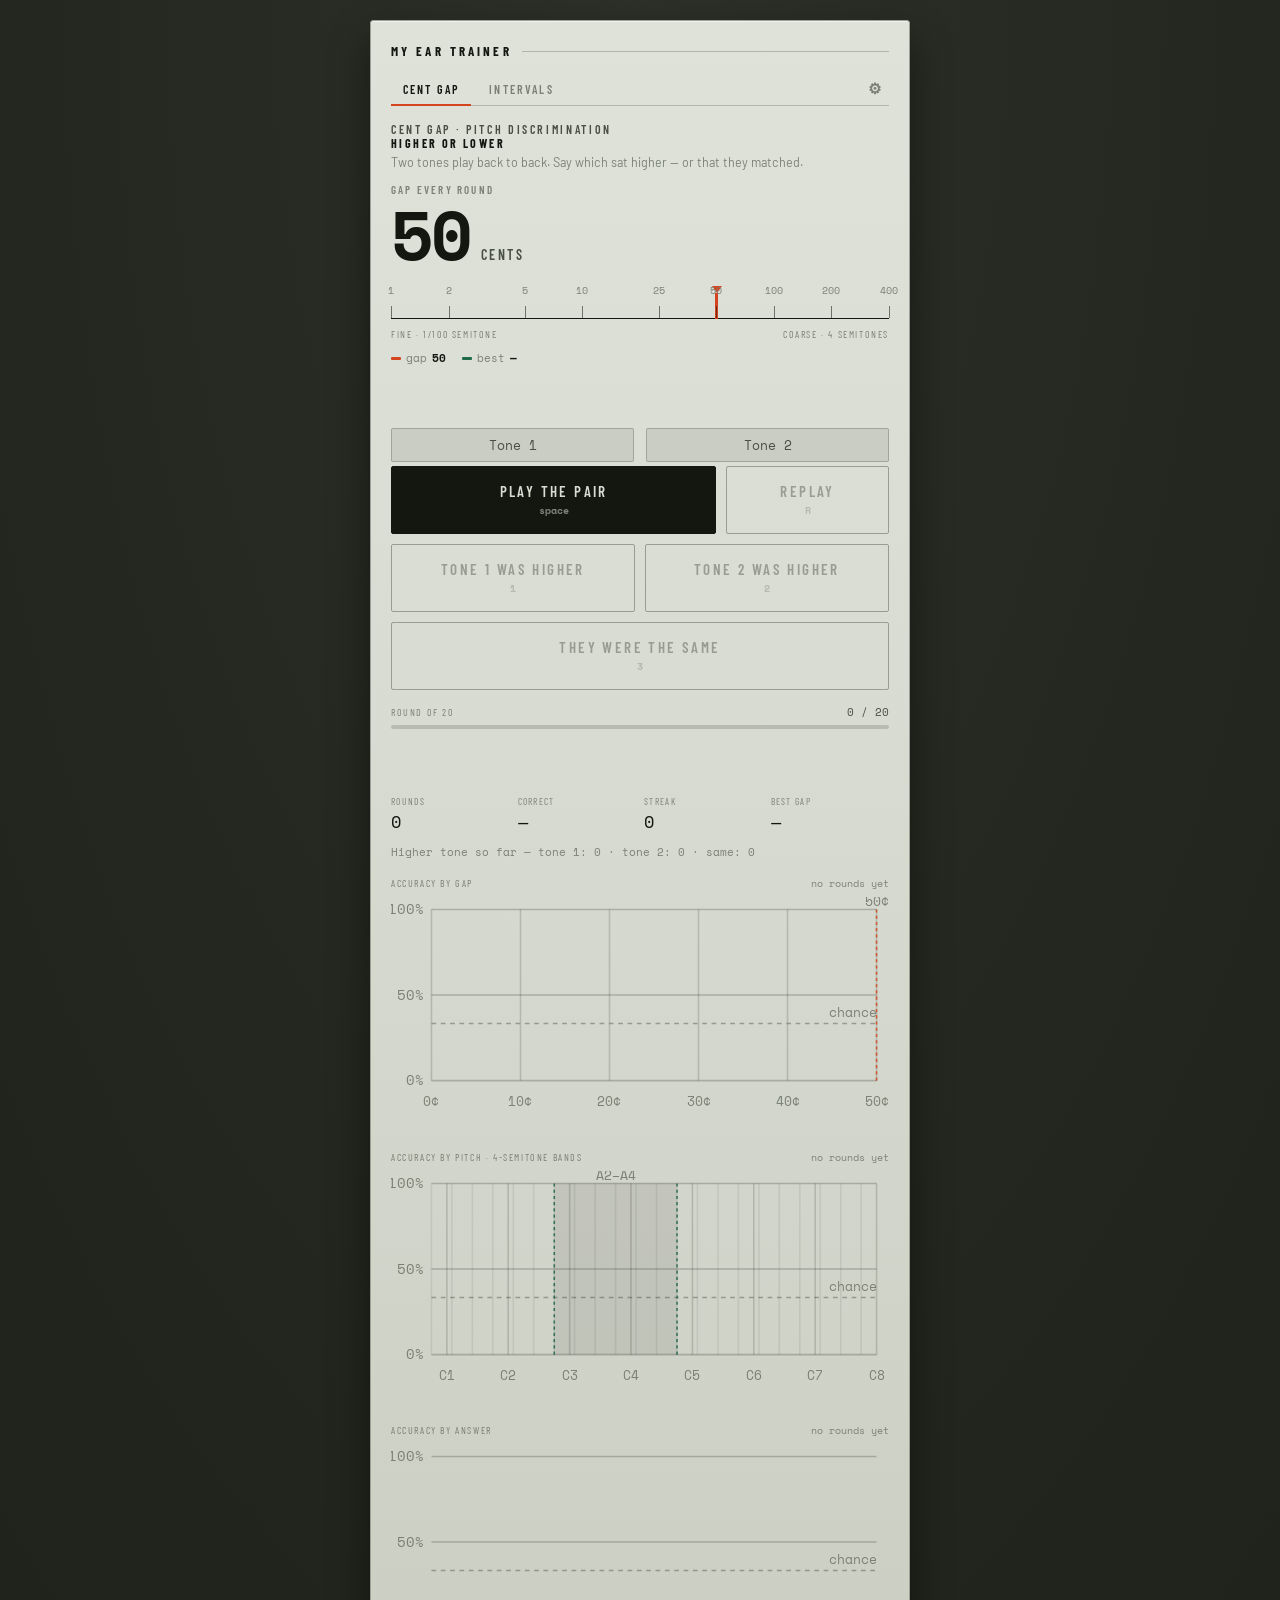
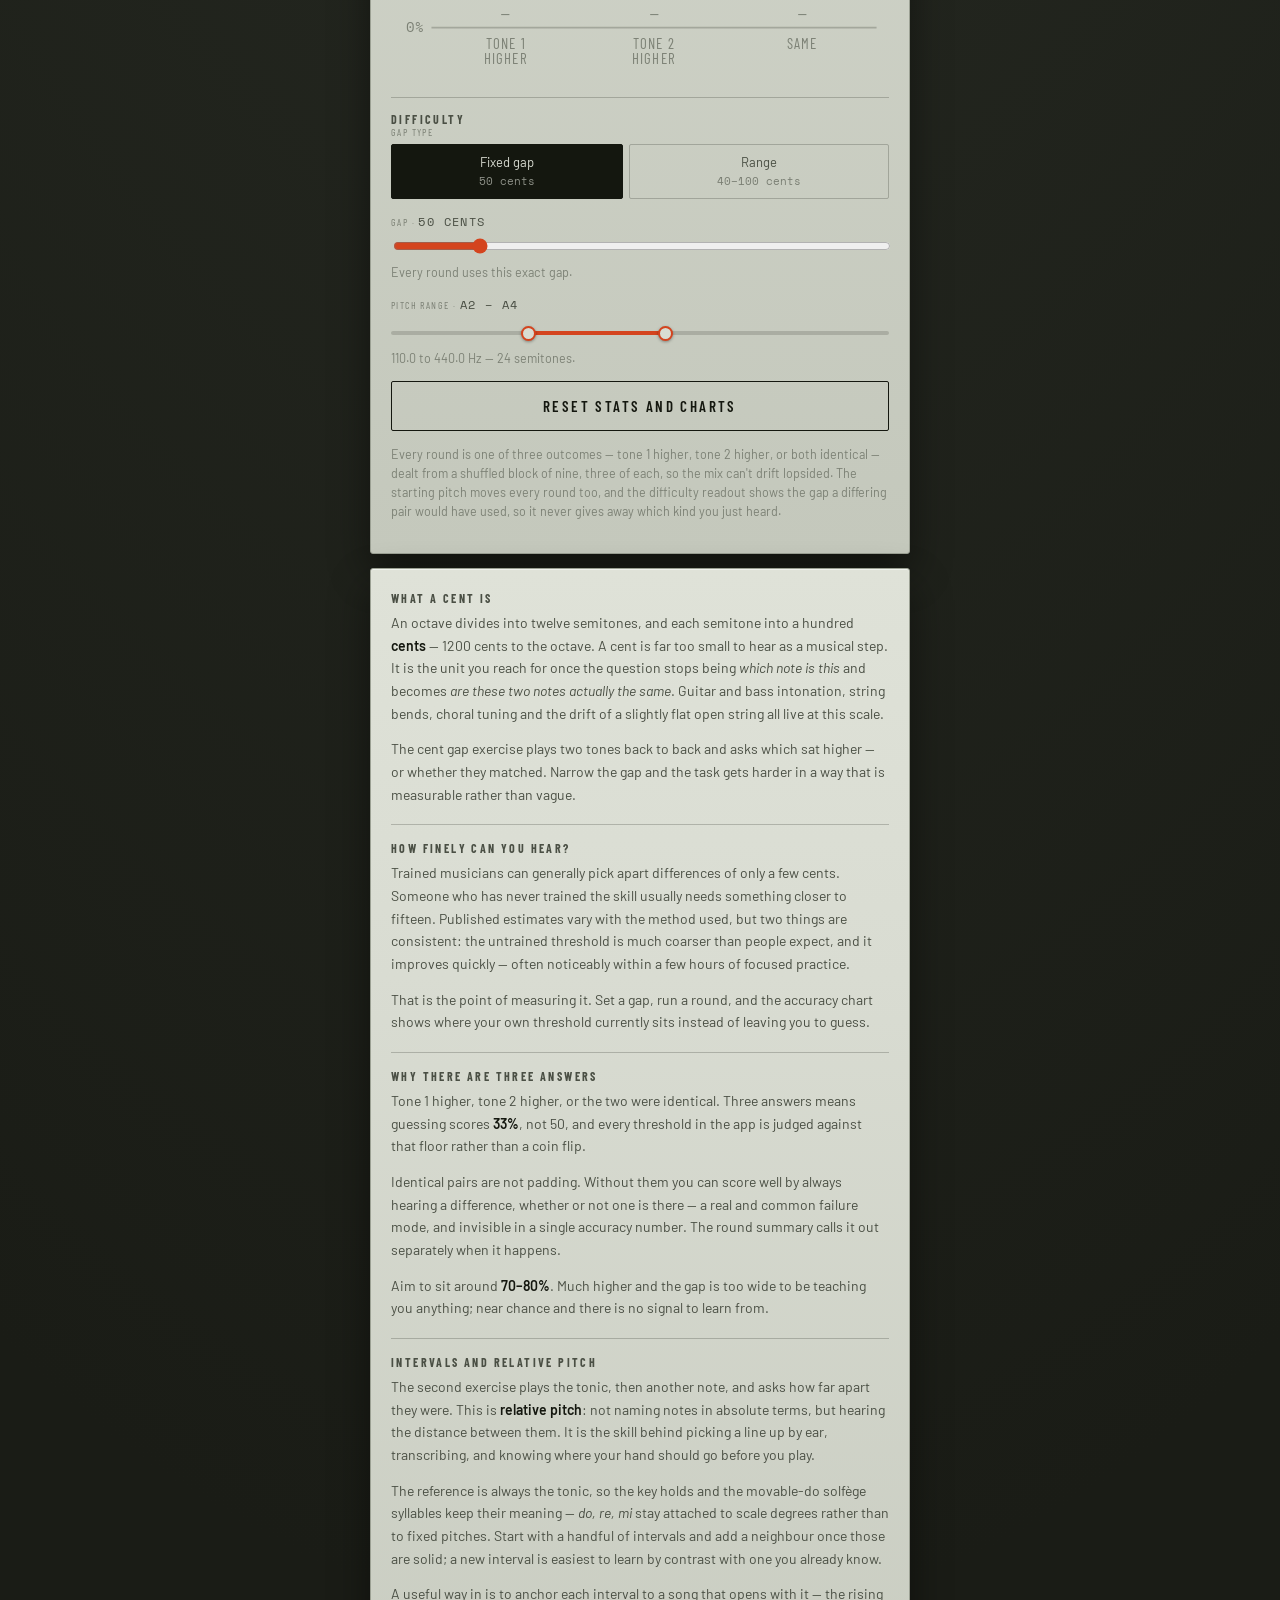
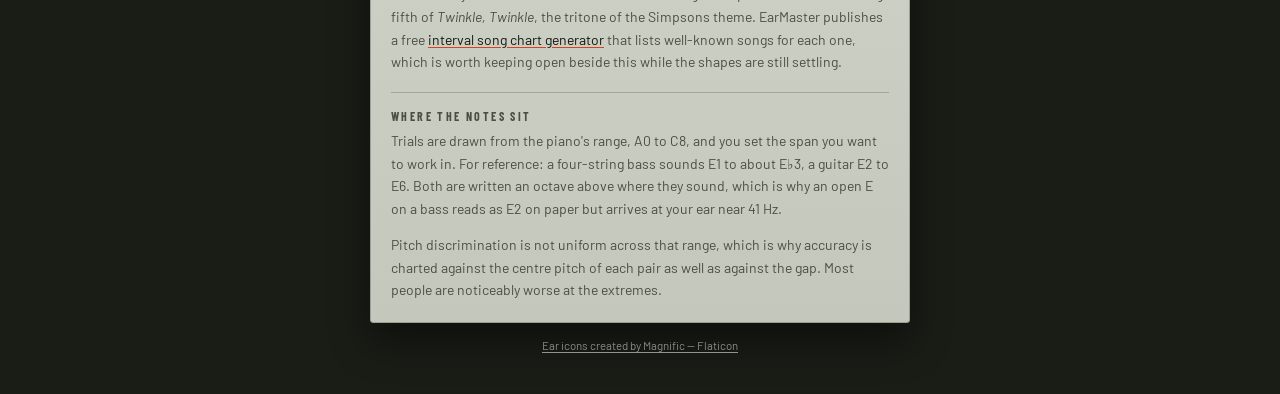
==== commit a31db489: "Add SEO metadata, social card and page prose - meta description, canonical URL and theme-color - Ope" ====
--- a/index.html
+++ b/index.html
@@ -4,6 +4,24 @@
 <meta charset="utf-8">
 <meta name="viewport" content="width=device-width, initial-scale=1, viewport-fit=cover">
 <title>My Ear Trainer</title>
+<meta name="description" content="Train your ear in the browser. Hear two tones and say which sat higher — down to a few cents — or name the interval from the tonic. Free, no signup.">
+<link rel="canonical" href="https://myeartrainer.com/">
+<meta name="theme-color" content="#23261F">
+
+<meta property="og:type" content="website">
+<meta property="og:site_name" content="My Ear Trainer">
+<meta property="og:url" content="https://myeartrainer.com/">
+<meta property="og:title" content="My Ear Trainer — pitch and interval ear training">
+<meta property="og:description" content="Hear two tones and say which sat higher — down to a few cents — or name the interval from the tonic. Free, runs in the browser, no signup.">
+<meta property="og:image" content="https://myeartrainer.com/og-image.png">
+<meta property="og:image:width" content="1200">
+<meta property="og:image:height" content="630">
+<meta property="og:image:alt" content="My Ear Trainer — pitch discrimination and interval training, in the browser">
+<meta name="twitter:card" content="summary_large_image">
+<meta name="twitter:title" content="My Ear Trainer — pitch and interval ear training">
+<meta name="twitter:description" content="Hear two tones and say which sat higher — down to a few cents — or name the interval from the tonic. Free, runs in the browser, no signup.">
+<meta name="twitter:image" content="https://myeartrainer.com/og-image.png">
+
 <link rel="icon" type="image/png" href="favicon.png">
 <link rel="apple-touch-icon" href="favicon.png">
 <link rel="preconnect" href="https://fonts.googleapis.com">
@@ -313,6 +331,23 @@
   .dual-thumb:focus-visible{outline:2px solid var(--signal);outline-offset:2px;}
   .slider-val{font-family:'Space Mono',monospace;font-size:12px;color:var(--graphite);}
   .note{font-size:12.5px;color:var(--muted);line-height:1.5;margin-top:14px;}
+  .wordmark{
+    font-family:'Barlow Condensed',sans-serif;text-transform:uppercase;
+    letter-spacing:.24em;font-size:13px;font-weight:700;color:var(--ink);
+    margin:0 0 14px;display:flex;align-items:center;gap:10px;
+  }
+  .wordmark::after{content:'';flex:1;height:1px;background:var(--rule);}
+  .prose{margin-top:14px;}
+  .prose h2{font-family:'Barlow Condensed',sans-serif;text-transform:uppercase;
+    letter-spacing:.2em;font-size:12px;font-weight:700;color:var(--graphite);margin:0 0 7px;}
+  .prose p{font-size:14px;line-height:1.62;color:var(--graphite);margin:0 0 13px;}
+  .prose p:last-child{margin-bottom:0;}
+  .prose b{color:var(--ink);font-weight:600;}
+  .prose a{color:var(--ink);text-decoration:underline;text-decoration-color:var(--signal);
+    text-underline-offset:2px;}
+  .prose a:hover{color:var(--signal);}
+  .prose a:focus-visible{outline:2px solid var(--signal);outline-offset:2px;}
+  .prose > div + div{margin-top:18px;border-top:1px solid var(--rule);padding-top:16px;}
   /* sits on the case background, not the panel, so it needs its own colours */
   .credit{
     width:100%;max-width:540px;
@@ -331,6 +366,7 @@
 </head>
 <body>
 <main class="panel" id="panel">
+  <h1 class="wordmark">My Ear Trainer</h1>
   <div class="flash" id="flash"></div>
 
   <div class="tabs" role="tablist">
@@ -525,8 +561,8 @@
     </div>
 
     <div class="tones">
-      <div class="tone" id="ivTone1">Tonic</div>
-      <div class="tone" id="ivTone2">Then</div>
+      <div class="tone" id="ivTone1">Tone 1</div>
+      <div class="tone" id="ivTone2">Tone 2</div>
     </div>
 
     <div class="transport">
@@ -623,6 +659,40 @@
   <audio id="player" playsinline preload="auto"></audio>
   <audio id="fx" playsinline preload="auto"></audio>
 </main>
+
+<article class="panel prose">
+  <div>
+    <h2>What a cent is</h2>
+    <p>An octave divides into twelve semitones, and each semitone into a hundred <b>cents</b> — 1200 cents to the octave. A cent is far too small to hear as a musical step. It is the unit you reach for once the question stops being <i>which note is this</i> and becomes <i>are these two notes actually the same</i>. Guitar and bass intonation, string bends, choral tuning and the drift of a slightly flat open string all live at this scale.</p>
+    <p>The cent gap exercise plays two tones back to back and asks which sat higher — or whether they matched. Narrow the gap and the task gets harder in a way that is measurable rather than vague.</p>
+  </div>
+
+  <div>
+    <h2>How finely can you hear?</h2>
+    <p>Trained musicians can generally pick apart differences of only a few cents. Someone who has never trained the skill usually needs something closer to fifteen. Published estimates vary with the method used, but two things are consistent: the untrained threshold is much coarser than people expect, and it improves quickly — often noticeably within a few hours of focused practice.</p>
+    <p>That is the point of measuring it. Set a gap, run a round, and the accuracy chart shows where your own threshold currently sits instead of leaving you to guess.</p>
+  </div>
+
+  <div>
+    <h2>Why there are three answers</h2>
+    <p>Tone 1 higher, tone 2 higher, or the two were identical. Three answers means guessing scores <b>33%</b>, not 50, and every threshold in the app is judged against that floor rather than a coin flip.</p>
+    <p>Identical pairs are not padding. Without them you can score well by always hearing a difference, whether or not one is there — a real and common failure mode, and invisible in a single accuracy number. The round summary calls it out separately when it happens.</p>
+    <p>Aim to sit around <b>70–80%</b>. Much higher and the gap is too wide to be teaching you anything; near chance and there is no signal to learn from.</p>
+  </div>
+
+  <div>
+    <h2>Intervals and relative pitch</h2>
+    <p>The second exercise plays the tonic, then another note, and asks how far apart they were. This is <b>relative pitch</b>: not naming notes in absolute terms, but hearing the distance between them. It is the skill behind picking a line up by ear, transcribing, and knowing where your hand should go before you play.</p>
+    <p>The reference is always the tonic, so the key holds and the movable-do solfège syllables keep their meaning — <i>do, re, mi</i> stay attached to scale degrees rather than to fixed pitches. Start with a handful of intervals and add a neighbour once those are solid; a new interval is easiest to learn by contrast with one you already know.</p>
+    <p>A useful way in is to anchor each interval to a song that opens with it — the rising fifth of <i>Twinkle, Twinkle</i>, the tritone of the Simpsons theme. EarMaster publishes a free <a href="https://www.earmaster.com/products/free-tools/interval-song-chart-generator.html" target="_blank" rel="noopener">interval song chart generator</a> that lists well-known songs for each one, which is worth keeping open beside this while the shapes are still settling.</p>
+  </div>
+
+  <div>
+    <h2>Where the notes sit</h2>
+    <p>Trials are drawn from the piano's range, A0 to C8, and you set the span you want to work in. For reference: a four-string bass sounds E1 to about E♭3, a guitar E2 to E6. Both are written an octave above where they sound, which is why an open E on a bass reads as E2 on paper but arrives at your ear near 41 Hz.</p>
+    <p>Pitch discrimination is not uniform across that range, which is why accuracy is charted against the centre pitch of each pair as well as against the gap. Most people are noticeably worse at the extremes.</p>
+  </div>
+</article>
 
 <footer class="credit">
   <a href="https://www.flaticon.com/free-icons/ear" title="ear icons" target="_blank" rel="noopener">Ear icons created by Magnific &mdash; Flaticon</a>
@@ -2339,5 +2409,26 @@
 })();
 </script>
 <!-- Cloudflare Web Analytics --><script type='module' src='https://static.cloudflareinsights.com/beacon.min.js' data-cf-beacon='{"token": "59e34e23d19244c89a99136d0550973c"}'></script><!-- End Cloudflare Web Analytics -->
+
+<script type="application/ld+json">
+{
+  "@context": "https://schema.org",
+  "@type": "WebApplication",
+  "name": "My Ear Trainer",
+  "url": "https://myeartrainer.com/",
+  "description": "Ear training in the browser. Hear two tones and say which sat higher, down to a few cents, or name the interval from the tonic.",
+  "applicationCategory": "EducationalApplication",
+  "operatingSystem": "Any",
+  "browserRequirements": "Requires JavaScript and Web Audio",
+  "isAccessibleForFree": true,
+  "offers": { "@type": "Offer", "price": "0", "priceCurrency": "USD" },
+  "featureList": [
+    "Cent-gap pitch discrimination training",
+    "Interval recognition from the tonic",
+    "Adjustable gap size, pitch range and interval set",
+    "Accuracy charts by gap, pitch and interval"
+  ]
+}
+</script>
 </body>
 </html>
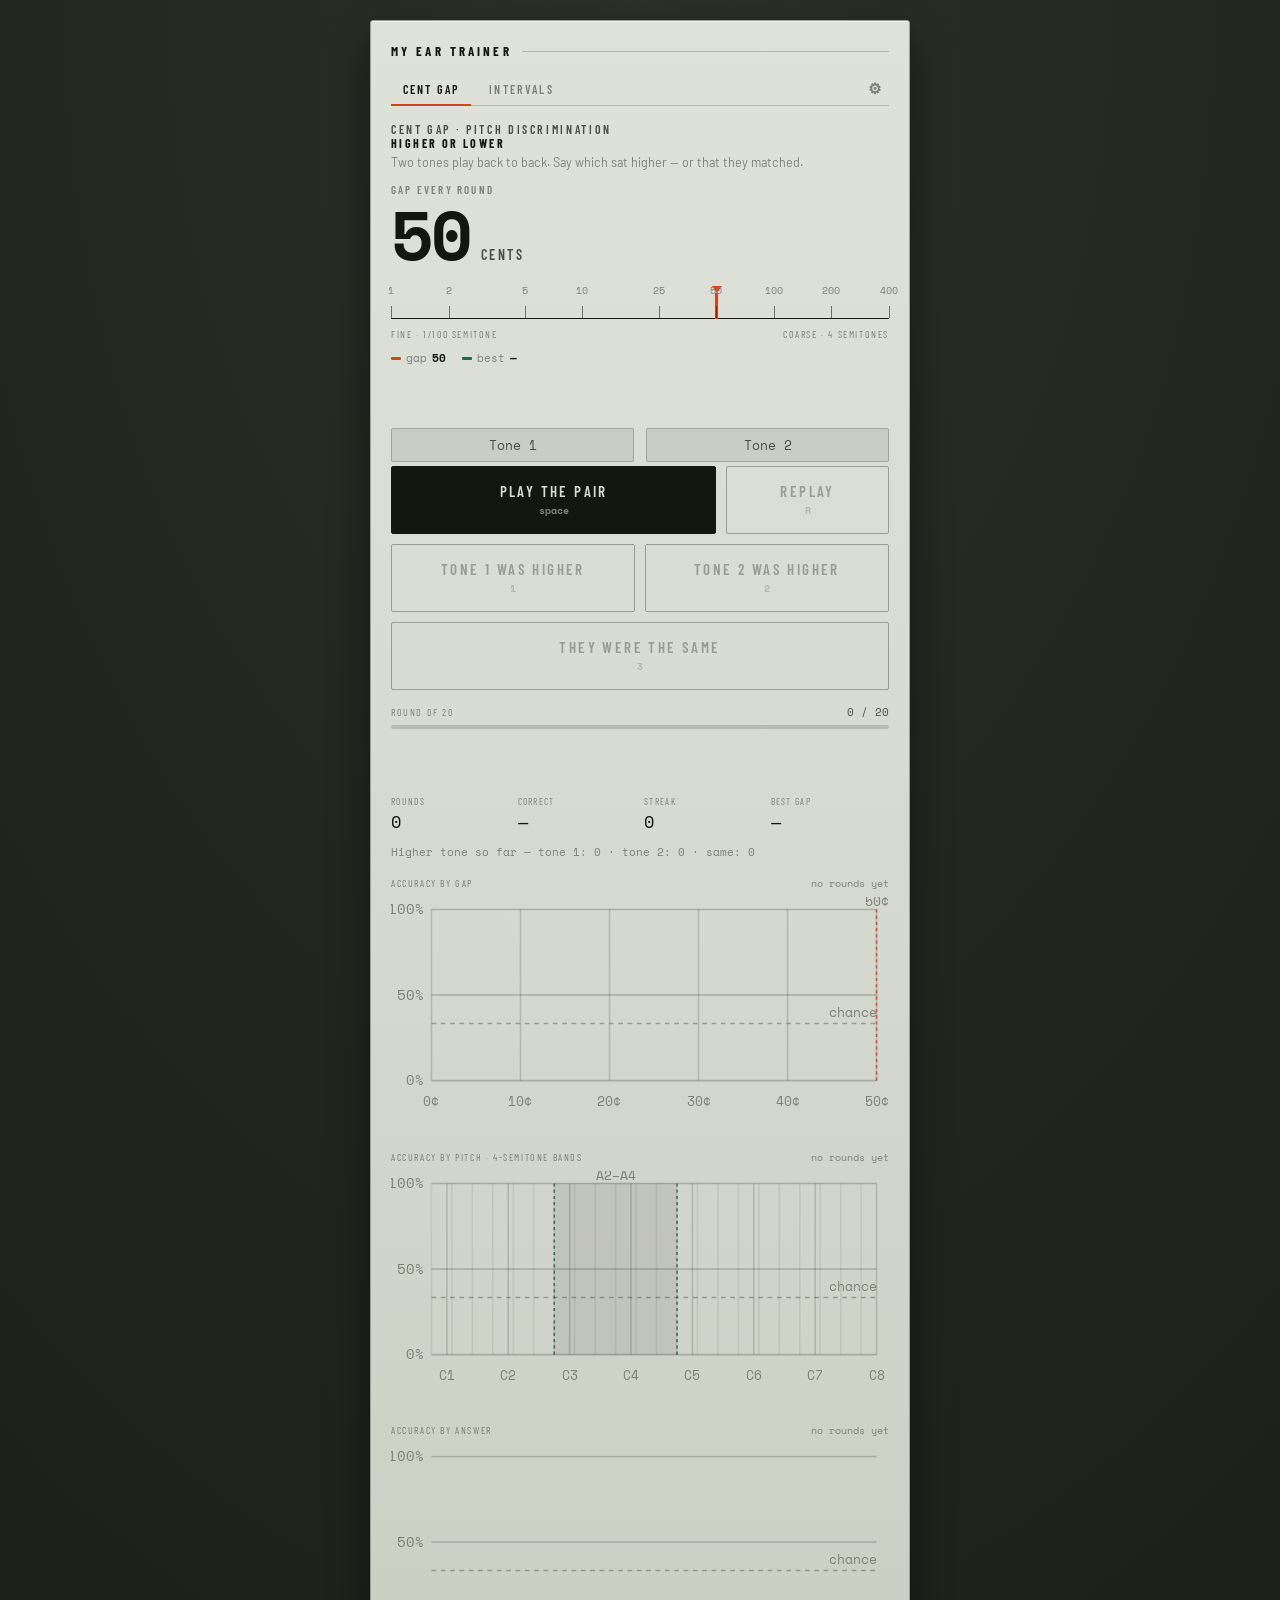
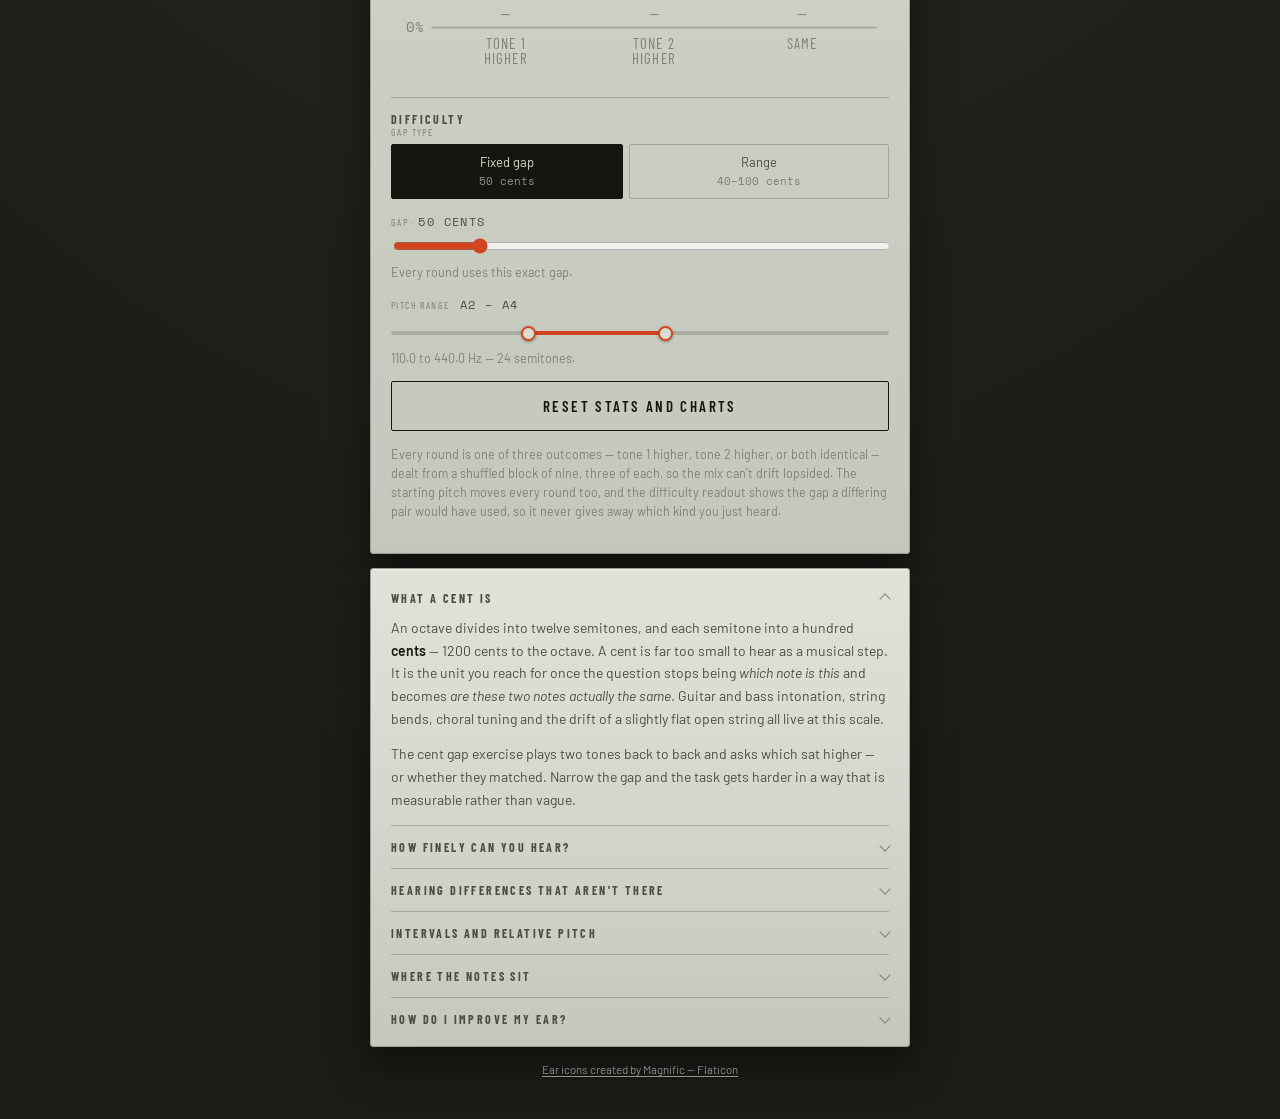
==== commit 26e9cdb9: "Make prose sections collapsible and rework the content - wrap each prose section in details/summary," ====
--- a/index.html
+++ b/index.html
@@ -347,7 +347,21 @@
     text-underline-offset:2px;}
   .prose a:hover{color:var(--signal);}
   .prose a:focus-visible{outline:2px solid var(--signal);outline-offset:2px;}
-  .prose > div + div{margin-top:18px;border-top:1px solid var(--rule);padding-top:16px;}
+  .prose details{border-top:1px solid var(--rule);margin-top:14px;padding-top:14px;}
+  .prose details:first-of-type{border-top:0;margin-top:0;padding-top:0;}
+  .prose summary{list-style:none;cursor:pointer;display:flex;align-items:center;gap:10px;}
+  .prose summary::-webkit-details-marker{display:none;}
+  .prose summary h2{margin:0;flex:1;transition:color .12s;}
+  .prose summary:hover h2{color:var(--ink);}
+  .prose summary:focus-visible{outline:2px solid var(--signal);outline-offset:3px;}
+  /* chevron drawn from two borders, so there is no icon font or SVG to load */
+  .prose summary::after{
+    content:'';flex:none;width:7px;height:7px;margin-bottom:3px;
+    border-right:1.5px solid var(--muted);border-bottom:1.5px solid var(--muted);
+    transform:rotate(45deg);transition:transform .18s cubic-bezier(.2,.7,.2,1);
+  }
+  .prose details[open] summary::after{transform:rotate(-135deg);margin-bottom:-2px;}
+  .prose details > p:first-of-type{margin-top:12px;}
   /* sits on the case background, not the panel, so it needs its own colours */
   .credit{
     width:100%;max-width:540px;
@@ -661,37 +675,46 @@
 </main>
 
 <article class="panel prose">
-  <div>
-    <h2>What a cent is</h2>
+  <details open>
+    <summary><h2>What a cent is</h2></summary>
     <p>An octave divides into twelve semitones, and each semitone into a hundred <b>cents</b> — 1200 cents to the octave. A cent is far too small to hear as a musical step. It is the unit you reach for once the question stops being <i>which note is this</i> and becomes <i>are these two notes actually the same</i>. Guitar and bass intonation, string bends, choral tuning and the drift of a slightly flat open string all live at this scale.</p>
     <p>The cent gap exercise plays two tones back to back and asks which sat higher — or whether they matched. Narrow the gap and the task gets harder in a way that is measurable rather than vague.</p>
-  </div>
-
-  <div>
-    <h2>How finely can you hear?</h2>
-    <p>Trained musicians can generally pick apart differences of only a few cents. Someone who has never trained the skill usually needs something closer to fifteen. Published estimates vary with the method used, but two things are consistent: the untrained threshold is much coarser than people expect, and it improves quickly — often noticeably within a few hours of focused practice.</p>
-    <p>That is the point of measuring it. Set a gap, run a round, and the accuracy chart shows where your own threshold currently sits instead of leaving you to guess.</p>
-  </div>
-
-  <div>
-    <h2>Why there are three answers</h2>
-    <p>Tone 1 higher, tone 2 higher, or the two were identical. Three answers means guessing scores <b>33%</b>, not 50, and every threshold in the app is judged against that floor rather than a coin flip.</p>
-    <p>Identical pairs are not padding. Without them you can score well by always hearing a difference, whether or not one is there — a real and common failure mode, and invisible in a single accuracy number. The round summary calls it out separately when it happens.</p>
-    <p>Aim to sit around <b>70–80%</b>. Much higher and the gap is too wide to be teaching you anything; near chance and there is no signal to learn from.</p>
-  </div>
-
-  <div>
-    <h2>Intervals and relative pitch</h2>
+  </details>
+
+  <details>
+    <summary><h2>How finely can you hear?</h2></summary>
+    <p>Published figures vary a great deal with the method used, so treat any single number with suspicion. One well-known comparison of <a href="https://pubmed.ncbi.nlm.nih.gov/11605682/" target="_blank" rel="noopener">professional musicians and non-musicians</a> put trained listeners at roughly 8–11 cents and untrained listeners at about double that. Other work, using practised listeners under optimised laboratory conditions, reports musician thresholds down near 2–3 cents. <a href="https://www.mdpi.com/2076-3425/11/12/1592" target="_blank" rel="noopener">Later reviews</a> land in similar territory.</p>
+    <p>Two things hold across all of them. The untrained threshold is coarser than most people assume — a gap you cannot hear at all is still a gap a tuner would flag. And it moves: this is a trainable skill, and it improves faster than most musical skills do.</p>
+    <p>That is the point of measuring rather than guessing. Set a gap, run a round, and the accuracy chart shows where your own threshold actually sits today.</p>
+  </details>
+
+  <details>
+    <summary><h2>Hearing differences that aren't there</h2></summary>
+    <p>Tone 1 higher, tone 2 higher, or the two were identical. That third answer is the one that earns its place. Without identical pairs you can score well by always hearing a difference, whether or not one is present — a common failure mode, and completely invisible in a single accuracy number. The round summary calls it out separately when the identical pairs are the ones going wrong.</p>
+    <p>Three answers also means guessing scores 33% rather than 50, so every judgement the app makes about your accuracy is measured against that floor instead of a coin flip.</p>
+  </details>
+
+  <details>
+    <summary><h2>Intervals and relative pitch</h2></summary>
     <p>The second exercise plays the tonic, then another note, and asks how far apart they were. This is <b>relative pitch</b>: not naming notes in absolute terms, but hearing the distance between them. It is the skill behind picking a line up by ear, transcribing, and knowing where your hand should go before you play.</p>
     <p>The reference is always the tonic, so the key holds and the movable-do solfège syllables keep their meaning — <i>do, re, mi</i> stay attached to scale degrees rather than to fixed pitches. Start with a handful of intervals and add a neighbour once those are solid; a new interval is easiest to learn by contrast with one you already know.</p>
+    <p>Sing them back. Naming an interval you have only ever heard is a much weaker skill than one you can produce — pitch the second note yourself, out loud, and say the solfège syllable as you land on it (<i>do</i> up to <i>sol</i>, <i>do</i> up to <i>me</i>). Singing forces you to commit to a pitch before you hear whether you were right, which is exactly the muscle that recognition alone leaves untrained.</p>
     <p>A useful way in is to anchor each interval to a song that opens with it — the rising fifth of <i>Twinkle, Twinkle</i>, the tritone of the Simpsons theme. EarMaster publishes a free <a href="https://www.earmaster.com/products/free-tools/interval-song-chart-generator.html" target="_blank" rel="noopener">interval song chart generator</a> that lists well-known songs for each one, which is worth keeping open beside this while the shapes are still settling.</p>
-  </div>
-
-  <div>
-    <h2>Where the notes sit</h2>
+  </details>
+
+  <details>
+    <summary><h2>Where the notes sit</h2></summary>
     <p>Trials are drawn from the piano's range, A0 to C8, and you set the span you want to work in. For reference: a four-string bass sounds E1 to about E♭3, a guitar E2 to E6. Both are written an octave above where they sound, which is why an open E on a bass reads as E2 on paper but arrives at your ear near 41 Hz.</p>
     <p>Pitch discrimination is not uniform across that range, which is why accuracy is charted against the centre pitch of each pair as well as against the gap. Most people are noticeably worse at the extremes.</p>
-  </div>
+  </details>
+
+  <details>
+    <summary><h2>How do I improve my ear?</h2></summary>
+    <p>Aim to sit around <b>70–80% correct</b>. Score much higher and the exercise is too easy to be teaching you anything; sit near chance and there is no signal to learn from. After every round the summary tells you which side of that band you landed on — but it only advises. Nothing changes difficulty behind your back, so the controls below are yours to move.</p>
+    <p>On the <b>Cent gap</b> tab, the blunt lever is <b>Gap</b>: lower it to make the task harder, raise it to make it easier. Switch <b>Gap type</b> to <b>Range</b> and each round draws a random gap from the span you set, which spreads practice across several difficulties instead of drilling one. <b>Pitch range</b> is the subtler lever. Narrow it to work a single register at a time; widen it to be tested everywhere. The low end is markedly harder than the middle, so the same gap sitting down at A1–A2 is a stiffer test than at A3–A4 — if a gap feels impossible, try it higher up before you widen it.</p>
+    <p>On the <b>Intervals</b> tab, <b>Intervals in play</b> is the main dial. Fewer intervals means a better chance of guessing right and an easier round; switching one more on makes it harder, and the summary suggests which neighbour to add next. <b>Second note</b> set to <b>Above or below</b> brings in descending intervals, which most people find harder than ascending ones. <b>Octaves in play</b> widens the register the tonic can appear in. <b>Scale</b> selects a whole set at once when you would rather work in a key than pick intervals by hand.</p>
+    <p>Two habits worth keeping. Change one thing at a time, or you will not know which change moved your score. And hit <b>Reset stats and charts</b> after a real difficulty change, so the charts describe the exercise you are actually doing rather than an average of two. Short, frequent sessions beat long ones — <b>Pairs per round</b> in the preferences sets how often you get a summary.</p>
+  </details>
 </article>
 
 <footer class="credit">
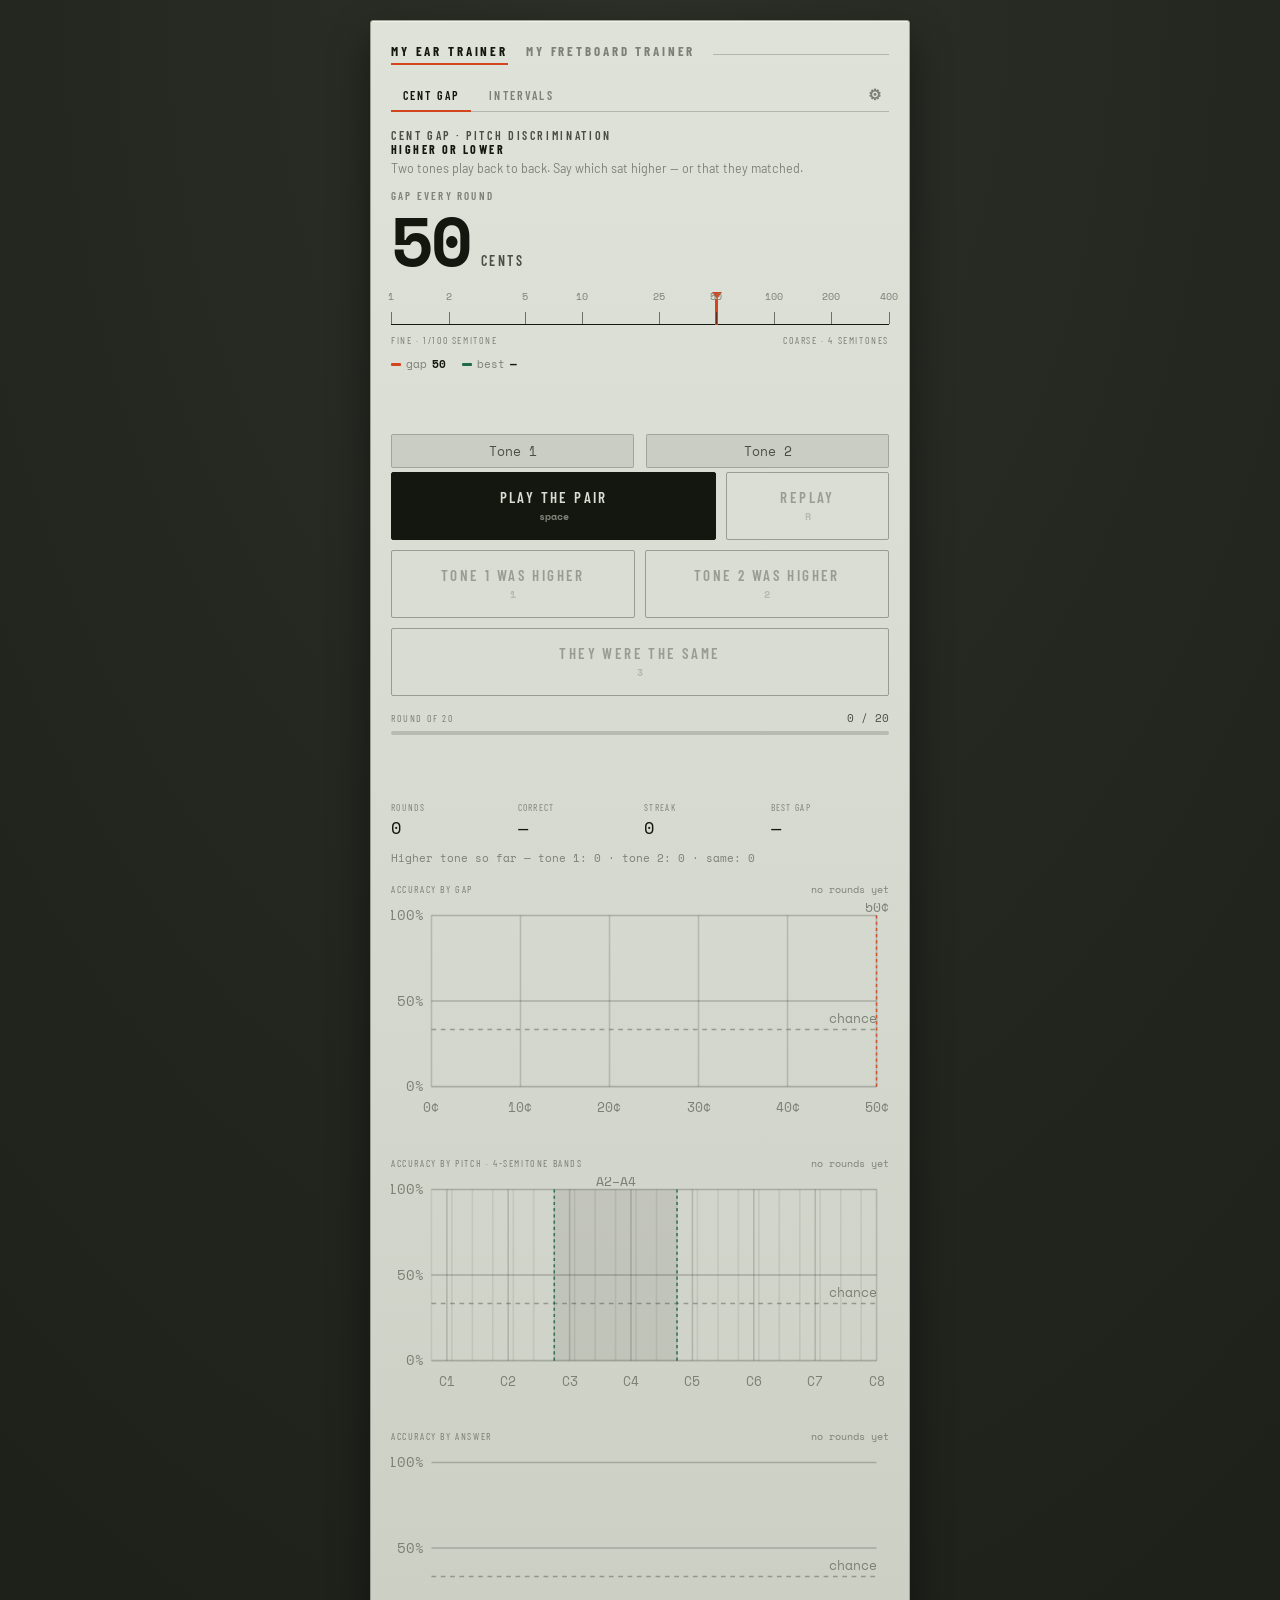
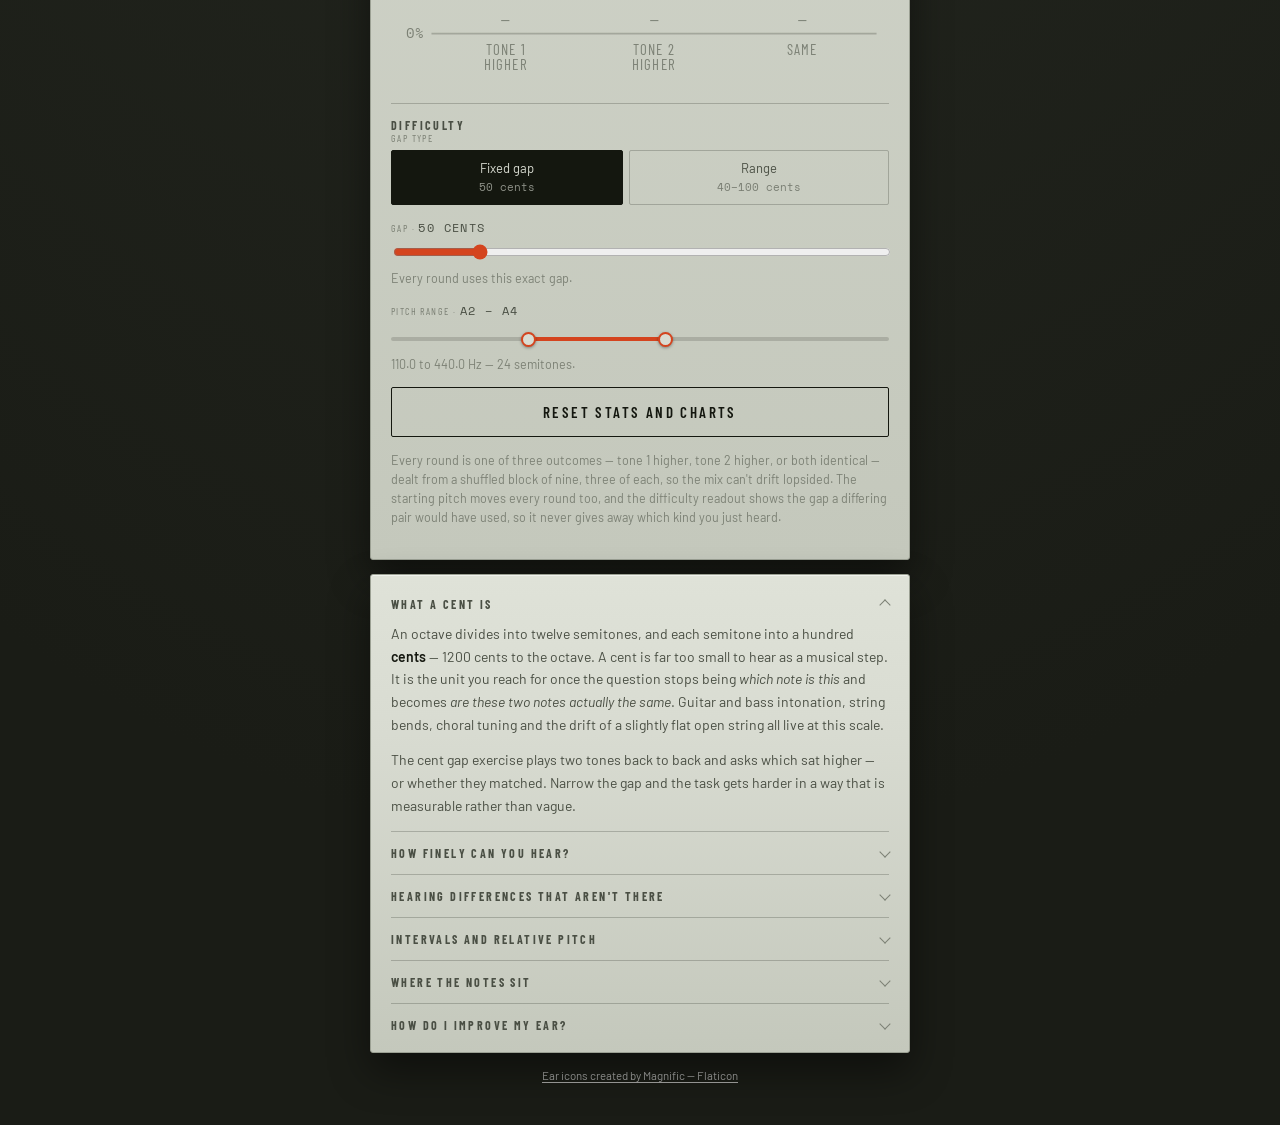
==== commit 44845d2c: "Split into two trainers behind a shared design system Adds a second trainer at /fretboard/ and a swi" ====
--- a/index.html
+++ b/index.html
@@ -27,130 +27,8 @@
 <link rel="preconnect" href="https://fonts.googleapis.com">
 <link rel="preconnect" href="https://fonts.gstatic.com" crossorigin>
 <link href="https://fonts.googleapis.com/css2?family=Barlow+Condensed:wght@500;600;700&family=Barlow:wght@400;500;600&family=Space+Mono:wght@400;700&display=swap" rel="stylesheet">
+<link rel="stylesheet" href="app.css">
 <style>
-  :root{
-    --case:#23261F; --case-deep:#1A1C16; --case-hi:#2C3028;
-    --panel:#D9DCD2; --panel-deep:#C4C8BC; --panel-hi:#DFE2D8;
-    --edge:#9BA093; --inset-hi:rgba(255,255,255,.55);
-    --ink:#14170F; --ink-hi:#000; --graphite:#4A4F44; --muted:#7C8175;
-    --signal:#D4441E; --correct:#1F6B4A;
-    --on-signal:#FFF1EC; --on-correct:#EFF3EC;
-    --rule:rgba(20,23,15,.22);
-    --tint-a:rgba(20,23,15,.05);
-    --tint-b:rgba(20,23,15,.08);
-    --tint-c:rgba(20,23,15,.16);
-    --tint-strong:rgba(20,23,15,.55);
-    --field:rgba(255,255,255,.35);
-    --wash-ok-a:rgba(31,107,74,.55); --wash-ok-b:rgba(31,107,74,.12);
-    --wash-no-a:rgba(212,68,30,.55); --wash-no-b:rgba(212,68,30,.12);
-    --ring-ok:rgba(31,107,74,.5); --ring-no:rgba(212,68,30,.5);
-  }
-
-  /* follow the OS unless the user has picked a side */
-  @media (prefers-color-scheme:dark){
-    :root:not([data-theme="light"]){
-    --case:#08090A; --case-deep:#040405; --case-hi:#121316;
-    --panel:#1E2023; --panel-deep:#17181B; --panel-hi:#26282C;
-    --edge:#3B3E44; --inset-hi:rgba(255,255,255,.05);
-    --ink:#EDEDEB; --ink-hi:#FFFFFF; --graphite:#B0B2AE; --muted:#8E9089;
-    --signal:#FF7A4D; --correct:#4ECB8F;
-    --on-signal:#231009; --on-correct:#062014;
-    --rule:rgba(237,237,235,.16);
-    --tint-a:rgba(255,255,255,.035);
-    --tint-b:rgba(255,255,255,.065);
-    --tint-c:rgba(255,255,255,.13);
-    --tint-strong:rgba(237,237,235,.45);
-    --field:rgba(0,0,0,.3);
-    --wash-ok-a:rgba(78,203,143,.34); --wash-ok-b:rgba(78,203,143,.07);
-    --wash-no-a:rgba(255,122,77,.34); --wash-no-b:rgba(255,122,77,.07);
-    --ring-ok:rgba(78,203,143,.5); --ring-no:rgba(255,122,77,.5);
-  }
-  }
-  :root[data-theme="dark"]{
-    --case:#08090A; --case-deep:#040405; --case-hi:#121316;
-    --panel:#1E2023; --panel-deep:#17181B; --panel-hi:#26282C;
-    --edge:#3B3E44; --inset-hi:rgba(255,255,255,.05);
-    --ink:#EDEDEB; --ink-hi:#FFFFFF; --graphite:#B0B2AE; --muted:#8E9089;
-    --signal:#FF7A4D; --correct:#4ECB8F;
-    --on-signal:#231009; --on-correct:#062014;
-    --rule:rgba(237,237,235,.16);
-    --tint-a:rgba(255,255,255,.035);
-    --tint-b:rgba(255,255,255,.065);
-    --tint-c:rgba(255,255,255,.13);
-    --tint-strong:rgba(237,237,235,.45);
-    --field:rgba(0,0,0,.3);
-    --wash-ok-a:rgba(78,203,143,.34); --wash-ok-b:rgba(78,203,143,.07);
-    --wash-no-a:rgba(255,122,77,.34); --wash-no-b:rgba(255,122,77,.07);
-    --ring-ok:rgba(78,203,143,.5); --ring-no:rgba(255,122,77,.5);
-  }
-  *{box-sizing:border-box;}
-  html,body{margin:0;padding:0;}
-  body{
-    background:var(--case);
-    background-image:radial-gradient(120% 90% at 50% 0%, var(--case-hi) 0%, var(--case) 45%, var(--case-deep) 100%);
-    min-height:100dvh;
-    font-family:'Barlow',system-ui,sans-serif;
-    color:var(--ink);
-    display:flex;flex-direction:column;align-items:center;
-    padding:20px 14px 40px;
-    -webkit-font-smoothing:antialiased;
-  }
-  .panel{
-    position:relative;
-    width:100%;max-width:540px;
-    background:var(--panel);
-    background-image:linear-gradient(180deg,var(--panel-hi) 0%, var(--panel) 30%, var(--panel-deep) 100%);
-    border:1px solid var(--edge);border-radius:3px;
-    box-shadow:0 1px 0 var(--inset-hi) inset, 0 18px 40px rgba(0,0,0,.45);
-    padding:22px 20px 20px;
-    overflow:hidden;
-  }
-  .flash{position:absolute;inset:0;pointer-events:none;opacity:0;z-index:5;}
-  .flash.fire{animation:wash .55s ease-out;}
-  @keyframes wash{0%{opacity:0;}12%{opacity:.9;}100%{opacity:0;}}
-  .flash.ok{background:radial-gradient(120% 80% at 50% 50%, var(--wash-ok-a), var(--wash-ok-b) 70%, transparent);}
-  .flash.no{background:radial-gradient(120% 80% at 50% 50%, var(--wash-no-a), var(--wash-no-b) 70%, transparent);}
-  .panel.edge-ok{border-color:var(--correct);box-shadow:0 0 0 2px var(--ring-ok), 0 18px 40px rgba(0,0,0,.45);}
-  .panel.edge-no{border-color:var(--signal);box-shadow:0 0 0 2px var(--ring-no), 0 18px 40px rgba(0,0,0,.45);}
-
-  .tabs{display:flex;gap:6px;margin-bottom:16px;border-bottom:1px solid var(--rule);}
-  .tab{
-    font-family:'Barlow Condensed',sans-serif;text-transform:uppercase;
-    letter-spacing:.18em;font-size:12px;font-weight:600;
-    background:none;border:none;border-bottom:2px solid transparent;
-    color:var(--muted);padding:8px 12px;cursor:pointer;margin-bottom:-1px;
-  }
-  .tab[aria-selected="true"]{color:var(--ink);border-bottom-color:var(--signal);}
-  .tab-gear{margin-left:auto;font-size:15px;letter-spacing:0;padding:6px 8px;}
-  .sheet-back{
-    position:fixed;inset:0;z-index:40;
-    background:rgba(0,0,0,.55);
-    animation:fadein .16s ease-out;
-  }
-  @keyframes fadein{from{opacity:0}to{opacity:1}}
-  .sheet{
-    position:fixed;z-index:41;
-    left:50%;top:50%;transform:translate(-50%,-50%);
-    width:min(400px,calc(100vw - 32px));
-    max-height:calc(100dvh - 48px);overflow-y:auto;
-    background:var(--panel);
-    background-image:linear-gradient(180deg,var(--panel-hi) 0%, var(--panel) 40%, var(--panel-deep) 100%);
-    border:1px solid var(--edge);border-radius:3px;
-    box-shadow:0 1px 0 var(--inset-hi) inset, 0 24px 60px rgba(0,0,0,.5);
-    padding:18px 20px 20px;
-    animation:rise .18s cubic-bezier(.2,.7,.2,1);
-  }
-  @keyframes rise{from{opacity:0;transform:translate(-50%,-46%)}to{opacity:1;transform:translate(-50%,-50%)}}
-  .sheet-head{display:flex;align-items:center;justify-content:space-between;
-    border-bottom:1px solid var(--rule);padding-bottom:10px;}
-  .sheet-title{font-family:'Barlow Condensed',sans-serif;text-transform:uppercase;
-    letter-spacing:.2em;font-size:12px;font-weight:700;color:var(--graphite);}
-  .sheet-x{background:none;border:none;color:var(--muted);font-size:22px;
-    line-height:1;cursor:pointer;padding:0 4px;}
-  .sheet-x:hover{color:var(--ink);}
-  .sheet-x:focus-visible{outline:2px solid var(--signal);outline-offset:2px;}
-  .tab-gear[aria-expanded="true"]{color:var(--ink);}
-  .tab:focus-visible{outline:2px solid var(--signal);outline-offset:2px;}
 
   .checks{display:grid;grid-template-columns:repeat(4,1fr);gap:6px;}
   .chk{
@@ -205,43 +83,20 @@
     100%{box-shadow:inset 0 0 0 1px transparent;background:transparent;}
   }
   #difficultyBlock,#ivSetupBlock{border-radius:3px;}
-  .spotlight{animation:spotlight 1.9s ease-out;padding:10px 12px;margin:0 -12px;}
   @media (prefers-reduced-motion:reduce){
     .spotlight{animation:none;outline:2px solid var(--signal);outline-offset:4px;}
   }
-  .prog{margin:14px 0 4px;}
-  .prog-head{display:flex;justify-content:space-between;align-items:baseline;margin-bottom:5px;}
-  #progLabel{font-family:'Barlow Condensed',sans-serif;text-transform:uppercase;
-    letter-spacing:.16em;font-size:10px;color:var(--muted);}
-  #progCount{font-family:'Space Mono',monospace;font-size:11px;color:var(--graphite);}
-  .prog-track{height:4px;border-radius:2px;background:var(--tint-c);overflow:hidden;}
-  .prog-fill{height:100%;width:0;background:var(--signal);border-radius:2px;
-    transition:width .3s cubic-bezier(.2,.7,.2,1);}
-  .score{display:flex;align-items:baseline;gap:10px;margin:16px 0 4px;}
-  .score-num{font-family:'Space Mono',monospace;font-weight:700;font-size:44px;line-height:1;letter-spacing:-.03em;}
   .score-of{font-family:'Space Mono',monospace;font-size:12px;color:var(--muted);}
-  .score-bars{margin-top:12px;}
-  .score-row{display:flex;align-items:center;gap:8px;margin-top:6px;
-    font-family:'Space Mono',monospace;font-size:11px;color:var(--graphite);}
   .score-row b{flex:0 0 92px;font-weight:400;color:var(--muted);}
-  .score-bar{flex:1;height:6px;border-radius:3px;background:var(--tint-c);overflow:hidden;}
-  .score-bar i{display:block;height:100%;background:var(--signal);border-radius:3px;}
-  .score-row span{flex:0 0 58px;text-align:right;}
-  .score-say{font-size:13.5px;line-height:1.5;color:var(--graphite);margin:16px 0 0;}
-  .score-say b{color:var(--ink);font-weight:600;}
-  #roundActions{display:grid;gap:8px;}
-  .eyebrow{font-family:'Barlow Condensed',sans-serif;text-transform:uppercase;letter-spacing:.22em;font-weight:600;font-size:12px;color:var(--graphite);margin:0;}
   .lede{font-size:14px;line-height:1.45;color:var(--graphite);margin:6px 0 0;max-width:40ch;}
   .hr{height:1px;background:var(--rule);margin:18px 0;}
   .sec-head{font-family:'Barlow Condensed',sans-serif;text-transform:uppercase;letter-spacing:.2em;font-size:12px;font-weight:700;margin:0 0 3px;}
-  .sec-sub{font-size:12.5px;color:var(--muted);line-height:1.45;margin:0 0 12px;}
 
   .picker{display:grid;grid-template-columns:1fr 1fr;gap:8px;}
   select{
   }
   .readout{display:flex;align-items:baseline;gap:10px;}
   .readout .num{font-family:'Space Mono',monospace;font-weight:700;font-size:clamp(46px,15vw,68px);line-height:.9;letter-spacing:-.03em;}
-  .readout .unit{font-family:'Barlow Condensed',sans-serif;text-transform:uppercase;letter-spacing:.18em;font-size:14px;font-weight:600;color:var(--graphite);}
   .readout-cap{font-family:'Barlow Condensed',sans-serif;text-transform:uppercase;letter-spacing:.2em;font-size:11px;font-weight:600;color:var(--muted);margin:0 0 8px;}
 
   .rail{margin:20px 0 4px;}
@@ -279,14 +134,6 @@
   .tone.sounding{background:var(--ink);color:var(--panel);border-color:var(--ink);}
   .tone.up{transform:translateY(-30px);}
   .tone.win{border-color:var(--ink);background:var(--tint-c);color:var(--ink);}
-
-  .btn{font-family:'Barlow Condensed',sans-serif;text-transform:uppercase;letter-spacing:.16em;font-weight:600;font-size:15px;border:1px solid var(--ink);background:transparent;color:var(--ink);border-radius:2px;padding:15px 12px;cursor:pointer;width:100%;transition:background .12s,color .12s,border-color .12s,opacity .14s;}
-  .btn:hover:not(:disabled){background:var(--tint-b);}
-  .btn:disabled{opacity:.32;cursor:default;}
-  .btn:focus-visible{outline:2px solid var(--signal);outline-offset:3px;}
-  .btn-primary{background:var(--ink);color:var(--panel);}
-  .btn-sm{font-size:13px;padding:11px 8px;}
-  .btn-key{display:block;font-family:'Space Mono',monospace;font-size:10px;letter-spacing:0;opacity:.55;margin-top:3px;text-transform:none;}
   .transport{display:grid;grid-template-columns:2fr 1fr;gap:10px;}
   .answers{display:grid;grid-template-columns:1fr 1fr;gap:10px;margin-top:10px;}
   #ansSame{grid-column:1/-1;}
@@ -295,82 +142,14 @@
   .btn.mark-truth{border-color:var(--correct)!important;color:var(--correct)!important;opacity:1!important;box-shadow:inset 0 0 0 1px var(--correct);}
 
   .verdict{font-family:'Barlow Condensed',sans-serif;text-transform:uppercase;letter-spacing:.18em;font-weight:700;font-size:14px;min-height:38px;margin-top:14px;}
-  .verdict small{display:block;font-family:'Barlow',sans-serif;text-transform:none;letter-spacing:0;font-weight:400;font-size:13px;color:var(--graphite);margin-top:3px;}
-  .verdict.ok{color:var(--correct);}
-  .verdict.no{color:var(--signal);}
 
   .stats{display:grid;grid-template-columns:repeat(4,1fr);gap:8px;margin-top:14px;}
-  .stat-k{font-family:'Barlow Condensed',sans-serif;text-transform:uppercase;letter-spacing:.14em;font-size:9.5px;color:var(--muted);}
-  .stat-v{font-family:'Space Mono',monospace;font-size:17px;margin-top:2px;}
   .chart{margin-top:16px;}
-  .chart-head{display:flex;justify-content:space-between;align-items:baseline;margin-bottom:6px;}
-  .chart-title{font-family:'Barlow Condensed',sans-serif;text-transform:uppercase;letter-spacing:.16em;font-size:10px;color:var(--muted);}
-  .chart-note{font-family:'Space Mono',monospace;font-size:10px;color:var(--muted);}
   .chart svg{width:100%;height:auto;display:block;touch-action:pan-y;cursor:crosshair;}
   .tally{font-family:'Space Mono',monospace;font-size:11px;color:var(--muted);margin-top:10px;}
 
   .block{margin-top:16px;border-top:1px solid var(--rule);padding-top:14px;}
-  .block-head{font-family:'Barlow Condensed',sans-serif;text-transform:uppercase;letter-spacing:.2em;font-size:12px;font-weight:700;color:var(--graphite);margin:0;}
-  .set-row{margin-top:14px;}
-  .set-lab{font-family:'Barlow Condensed',sans-serif;text-transform:uppercase;letter-spacing:.14em;font-size:10px;color:var(--muted);margin-bottom:6px;}
-  .seg{display:flex;gap:6px;flex-wrap:wrap;}
   .seg button{flex:1 1 auto;min-width:76px;font-family:'Barlow',sans-serif;font-size:13px;padding:9px 6px;border:1px solid var(--rule);background:transparent;color:var(--graphite);border-radius:2px;cursor:pointer;}
-  .seg button[aria-pressed="true"]{background:var(--ink);color:var(--panel);border-color:var(--ink);}
-  .seg button:focus-visible{outline:2px solid var(--signal);outline-offset:2px;}
-  .seg-val{display:block;font-family:'Space Mono',monospace;font-size:11px;opacity:.62;margin-top:3px;}
-  input[type=range]{width:100%;accent-color:var(--signal);}
-  .dual{position:relative;height:28px;margin-top:4px;touch-action:none;user-select:none;}
-  .dual-track{position:absolute;left:0;right:0;top:12px;height:4px;border-radius:2px;background:var(--tint-c);}
-  .dual-fill{position:absolute;top:0;bottom:0;background:var(--signal);border-radius:2px;}
-  .dual-thumb{
-    position:absolute;top:7px;width:15px;height:15px;margin-left:-7.5px;
-    border-radius:50%;background:var(--panel);border:2px solid var(--signal);
-    cursor:grab;box-shadow:0 1px 3px rgba(0,0,0,.35);
-  }
-  .dual-thumb:active{cursor:grabbing;}
-  .dual-thumb:focus-visible{outline:2px solid var(--signal);outline-offset:2px;}
-  .slider-val{font-family:'Space Mono',monospace;font-size:12px;color:var(--graphite);}
-  .note{font-size:12.5px;color:var(--muted);line-height:1.5;margin-top:14px;}
-  .wordmark{
-    font-family:'Barlow Condensed',sans-serif;text-transform:uppercase;
-    letter-spacing:.24em;font-size:13px;font-weight:700;color:var(--ink);
-    margin:0 0 14px;display:flex;align-items:center;gap:10px;
-  }
-  .wordmark::after{content:'';flex:1;height:1px;background:var(--rule);}
-  .prose{margin-top:14px;}
-  .prose h2{font-family:'Barlow Condensed',sans-serif;text-transform:uppercase;
-    letter-spacing:.2em;font-size:12px;font-weight:700;color:var(--graphite);margin:0 0 7px;}
-  .prose p{font-size:14px;line-height:1.62;color:var(--graphite);margin:0 0 13px;}
-  .prose p:last-child{margin-bottom:0;}
-  .prose b{color:var(--ink);font-weight:600;}
-  .prose a{color:var(--ink);text-decoration:underline;text-decoration-color:var(--signal);
-    text-underline-offset:2px;}
-  .prose a:hover{color:var(--signal);}
-  .prose a:focus-visible{outline:2px solid var(--signal);outline-offset:2px;}
-  .prose details{border-top:1px solid var(--rule);margin-top:14px;padding-top:14px;}
-  .prose details:first-of-type{border-top:0;margin-top:0;padding-top:0;}
-  .prose summary{list-style:none;cursor:pointer;display:flex;align-items:center;gap:10px;}
-  .prose summary::-webkit-details-marker{display:none;}
-  .prose summary h2{margin:0;flex:1;transition:color .12s;}
-  .prose summary:hover h2{color:var(--ink);}
-  .prose summary:focus-visible{outline:2px solid var(--signal);outline-offset:3px;}
-  /* chevron drawn from two borders, so there is no icon font or SVG to load */
-  .prose summary::after{
-    content:'';flex:none;width:7px;height:7px;margin-bottom:3px;
-    border-right:1.5px solid var(--muted);border-bottom:1.5px solid var(--muted);
-    transform:rotate(45deg);transition:transform .18s cubic-bezier(.2,.7,.2,1);
-  }
-  .prose details[open] summary::after{transform:rotate(-135deg);margin-bottom:-2px;}
-  .prose details > p:first-of-type{margin-top:12px;}
-  /* sits on the case background, not the panel, so it needs its own colours */
-  .credit{
-    width:100%;max-width:540px;
-    margin-top:14px;text-align:center;
-    font-size:11.5px;line-height:1.5;color:rgba(255,255,255,.42);
-  }
-  .credit a{color:rgba(255,255,255,.62);text-decoration:underline;text-underline-offset:2px;}
-  .credit a:hover{color:rgba(255,255,255,.9);}
-  .credit a:focus-visible{outline:2px solid var(--signal);outline-offset:2px;}
   @media (prefers-reduced-motion:reduce){
     *{transition:none !important;}
     .flash.fire{animation:none;}
@@ -380,7 +159,10 @@
 </head>
 <body>
 <main class="panel" id="panel">
-  <h1 class="wordmark">My Ear Trainer</h1>
+  <div class="wordmark">
+    <h1 class="wm-item">My Ear Trainer</h1>
+    <a class="wm-item" href="/fretboard/">My Fretboard Trainer</a>
+  </div>
   <div class="flash" id="flash"></div>
 
   <div class="tabs" role="tablist">
@@ -721,9 +503,11 @@
   <a href="https://www.flaticon.com/free-icons/ear" title="ear icons" target="_blank" rel="noopener">Ear icons created by Magnific &mdash; Flaticon</a>
 </footer>
 
+<script src="audio.js"></script>
 <script>
 (function(){
   "use strict";
+  var A=window.TrainerAudio;
 
   var MIN_GAP=1, MAX_GAP=400, DUR=0.55, PAUSE=0.28, SR=44100;
   var NOTES=['C','C#','D','D#','E','F','F#','G','G#','A','A#','B'];
@@ -748,23 +532,7 @@
 
   function log(msg){ if(window.console&&console.warn) console.warn('[audio] '+msg); }
 
-  function ensureCtx(){
-    var AC=window.AudioContext||window.webkitAudioContext;
-    if(!AC){ log('no AudioContext in this browser'); return null; }
-    if(!ctx){
-      try{ ctx=new AC(); }
-      catch(e){ log('could not create context: '+e.message); return null; }
-      try{                                   // silent buffer unlocks some browsers
-        var b=ctx.createBuffer(1,1,22050), s=ctx.createBufferSource();
-        s.buffer=b; s.connect(ctx.destination); s.start(0);
-      }catch(e){}
-    }
-    if(ctx.state!=='running'){
-      var p=ctx.resume();
-      if(p&&p.then) p.then(null,function(e){ log('resume rejected: '+e.message); });
-    }
-    return ctx;
-  }
+  function ensureCtx(){ ctx=A.ensureCtx(); return ctx; }
 
   // Each entry is [harmonic number, amplitude, decay rate in nepers/sec].
   // A plucked string's upper harmonics die away much faster than its
@@ -813,19 +581,7 @@
   // Ears are much less sensitive down low: a 110 Hz tone at a given amplitude
   // sounds far quieter than a 440 Hz one. Rough inverse of the equal-loudness
   // contour, normalised to 1.0 at 440 Hz.
-  function loudnessGain(f){
-    var pts=[[50,22],[100,15],[200,9],[440,5],[800,1.5],[1600,0],[3000,-1]], db;
-    if(f<=pts[0][0]) db=pts[0][1];
-    else if(f>=pts[pts.length-1][0]) db=pts[pts.length-1][1];
-    else for(var i=1;i<pts.length;i++){
-      if(f<=pts[i][0]){
-        var r=(Math.log(f)-Math.log(pts[i-1][0]))/(Math.log(pts[i][0])-Math.log(pts[i-1][0]));
-        db=pts[i-1][1]+r*(pts[i][1]-pts[i-1][1]);
-        break;
-      }
-    }
-    return Math.pow(10,(db-5)/20);
-  }
+  function loudnessGain(f){ return A.loudnessGain(f); }
 
   // One gain for the whole pair, taken from its centre. Deriving it per tone
   // would make the higher tone quieter than the lower one, handing over a
@@ -899,13 +655,7 @@
 
   // blob: URLs are blocked inside the published-artifact sandbox, so the WAV
   // goes in as a data: URI instead.
-  function wavDataUri(segments){
-    var bytes=new Uint8Array(renderWav(segments)), bin='', chunk=0x8000;
-    for(var i=0;i<bytes.length;i+=chunk){
-      bin+=String.fromCharCode.apply(null,bytes.subarray(i,i+chunk));
-    }
-    return 'data:audio/wav;base64,'+btoa(bin);
-  }
+  function wavDataUri(segments){ return A.toDataUri(renderWav(segments)); }
 
   function playViaElement(segments){
     try{
@@ -2381,7 +2131,7 @@
       render();
     }});
   el('vol').addEventListener('input',function(){
-    state.vol=parseInt(this.value,10)/100;
+    state.vol=parseInt(this.value,10)/100; A.settings.vol=state.vol;
     el('volVal').textContent=this.value+'%';
   });
 
--- a/app.css
+++ b/app.css
@@ -0,0 +1,235 @@
+/* Shared design system for the My Ear Trainer suite.
+   Page-specific rules live in each page's <style>, which loads after this
+   file and therefore wins. */
+
+:root{
+    --case:#23261F; --case-deep:#1A1C16; --case-hi:#2C3028;
+    --panel:#D9DCD2; --panel-deep:#C4C8BC; --panel-hi:#DFE2D8;
+    --edge:#9BA093; --inset-hi:rgba(255,255,255,.55);
+    --ink:#14170F; --ink-hi:#000; --graphite:#4A4F44; --muted:#7C8175;
+    --signal:#D4441E; --correct:#1F6B4A;
+    --on-signal:#FFF1EC; --on-correct:#EFF3EC;
+    --rule:rgba(20,23,15,.22);
+    --tint-a:rgba(20,23,15,.05);
+    --tint-b:rgba(20,23,15,.08);
+    --tint-c:rgba(20,23,15,.16);
+    --tint-strong:rgba(20,23,15,.55);
+    --field:rgba(255,255,255,.35);
+    --wash-ok-a:rgba(31,107,74,.55); --wash-ok-b:rgba(31,107,74,.12);
+    --wash-no-a:rgba(212,68,30,.55); --wash-no-b:rgba(212,68,30,.12);
+    --ring-ok:rgba(31,107,74,.5); --ring-no:rgba(212,68,30,.5);
+  }
+
+  /* follow the OS unless the user has picked a side */
+  @media (prefers-color-scheme:dark){
+    :root:not([data-theme="light"]){
+    --case:#08090A; --case-deep:#040405; --case-hi:#121316;
+    --panel:#1E2023; --panel-deep:#17181B; --panel-hi:#26282C;
+    --edge:#3B3E44; --inset-hi:rgba(255,255,255,.05);
+    --ink:#EDEDEB; --ink-hi:#FFFFFF; --graphite:#B0B2AE; --muted:#8E9089;
+    --signal:#FF7A4D; --correct:#4ECB8F;
+    --on-signal:#231009; --on-correct:#062014;
+    --rule:rgba(237,237,235,.16);
+    --tint-a:rgba(255,255,255,.035);
+    --tint-b:rgba(255,255,255,.065);
+    --tint-c:rgba(255,255,255,.13);
+    --tint-strong:rgba(237,237,235,.45);
+    --field:rgba(0,0,0,.3);
+    --wash-ok-a:rgba(78,203,143,.34); --wash-ok-b:rgba(78,203,143,.07);
+    --wash-no-a:rgba(255,122,77,.34); --wash-no-b:rgba(255,122,77,.07);
+    --ring-ok:rgba(78,203,143,.5); --ring-no:rgba(255,122,77,.5);
+  }
+  }
+  :root[data-theme="dark"]{
+    --case:#08090A; --case-deep:#040405; --case-hi:#121316;
+    --panel:#1E2023; --panel-deep:#17181B; --panel-hi:#26282C;
+    --edge:#3B3E44; --inset-hi:rgba(255,255,255,.05);
+    --ink:#EDEDEB; --ink-hi:#FFFFFF; --graphite:#B0B2AE; --muted:#8E9089;
+    --signal:#FF7A4D; --correct:#4ECB8F;
+    --on-signal:#231009; --on-correct:#062014;
+    --rule:rgba(237,237,235,.16);
+    --tint-a:rgba(255,255,255,.035);
+    --tint-b:rgba(255,255,255,.065);
+    --tint-c:rgba(255,255,255,.13);
+    --tint-strong:rgba(237,237,235,.45);
+    --field:rgba(0,0,0,.3);
+    --wash-ok-a:rgba(78,203,143,.34); --wash-ok-b:rgba(78,203,143,.07);
+    --wash-no-a:rgba(255,122,77,.34); --wash-no-b:rgba(255,122,77,.07);
+    --ring-ok:rgba(78,203,143,.5); --ring-no:rgba(255,122,77,.5);
+  }
+  *{box-sizing:border-box;}
+  html,body{margin:0;padding:0;}
+  body{
+    background:var(--case);
+    background-image:radial-gradient(120% 90% at 50% 0%, var(--case-hi) 0%, var(--case) 45%, var(--case-deep) 100%);
+    min-height:100dvh;
+    font-family:'Barlow',system-ui,sans-serif;
+    color:var(--ink);
+    display:flex;flex-direction:column;align-items:center;
+    padding:20px 14px 40px;
+    -webkit-font-smoothing:antialiased;
+  }
+  .panel{
+    position:relative;
+    width:100%;max-width:540px;
+    background:var(--panel);
+    background-image:linear-gradient(180deg,var(--panel-hi) 0%, var(--panel) 30%, var(--panel-deep) 100%);
+    border:1px solid var(--edge);border-radius:3px;
+    box-shadow:0 1px 0 var(--inset-hi) inset, 0 18px 40px rgba(0,0,0,.45);
+    padding:22px 20px 20px;
+    overflow:hidden;
+  }
+  .flash{position:absolute;inset:0;pointer-events:none;opacity:0;z-index:5;}
+  .flash.fire{animation:wash .55s ease-out;}
+  @keyframes wash{0%{opacity:0;}12%{opacity:.9;}100%{opacity:0;}}
+  .flash.ok{background:radial-gradient(120% 80% at 50% 50%, var(--wash-ok-a), var(--wash-ok-b) 70%, transparent);}
+  .flash.no{background:radial-gradient(120% 80% at 50% 50%, var(--wash-no-a), var(--wash-no-b) 70%, transparent);}
+  .panel.edge-ok{border-color:var(--correct);box-shadow:0 0 0 2px var(--ring-ok), 0 18px 40px rgba(0,0,0,.45);}
+  .panel.edge-no{border-color:var(--signal);box-shadow:0 0 0 2px var(--ring-no), 0 18px 40px rgba(0,0,0,.45);}
+
+  .tabs{display:flex;gap:6px;margin-bottom:16px;border-bottom:1px solid var(--rule);}
+  .tab{
+    font-family:'Barlow Condensed',sans-serif;text-transform:uppercase;
+    letter-spacing:.18em;font-size:12px;font-weight:600;
+    background:none;border:none;border-bottom:2px solid transparent;
+    color:var(--muted);padding:8px 12px;cursor:pointer;margin-bottom:-1px;
+  }
+  .tab[aria-selected="true"]{color:var(--ink);border-bottom-color:var(--signal);}
+  .tab-gear{margin-left:auto;font-size:15px;letter-spacing:0;padding:6px 8px;}
+  .sheet-back{
+    position:fixed;inset:0;z-index:40;
+    background:rgba(0,0,0,.55);
+    animation:fadein .16s ease-out;
+  }
+  @keyframes fadein{from{opacity:0}to{opacity:1}}
+  .sheet{
+    position:fixed;z-index:41;
+    left:50%;top:50%;transform:translate(-50%,-50%);
+    width:min(400px,calc(100vw - 32px));
+    max-height:calc(100dvh - 48px);overflow-y:auto;
+    background:var(--panel);
+    background-image:linear-gradient(180deg,var(--panel-hi) 0%, var(--panel) 40%, var(--panel-deep) 100%);
+    border:1px solid var(--edge);border-radius:3px;
+    box-shadow:0 1px 0 var(--inset-hi) inset, 0 24px 60px rgba(0,0,0,.5);
+    padding:18px 20px 20px;
+    animation:rise .18s cubic-bezier(.2,.7,.2,1);
+  }
+  @keyframes rise{from{opacity:0;transform:translate(-50%,-46%)}to{opacity:1;transform:translate(-50%,-50%)}}
+  .sheet-head{display:flex;align-items:center;justify-content:space-between;
+    border-bottom:1px solid var(--rule);padding-bottom:10px;}
+  .sheet-title{font-family:'Barlow Condensed',sans-serif;text-transform:uppercase;
+    letter-spacing:.2em;font-size:12px;font-weight:700;color:var(--graphite);}
+  .sheet-x{background:none;border:none;color:var(--muted);font-size:22px;
+    line-height:1;cursor:pointer;padding:0 4px;}
+  .sheet-x:hover{color:var(--ink);}
+  .sheet-x:focus-visible{outline:2px solid var(--signal);outline-offset:2px;}
+  .tab-gear[aria-expanded="true"]{color:var(--ink);}
+  .tab:focus-visible{outline:2px solid var(--signal);outline-offset:2px;}
+  .spotlight{animation:spotlight 1.9s ease-out;padding:10px 12px;margin:0 -12px;}
+  .prog{margin:14px 0 4px;}
+  .prog-head{display:flex;justify-content:space-between;align-items:baseline;margin-bottom:5px;}
+  #progLabel{font-family:'Barlow Condensed',sans-serif;text-transform:uppercase;
+    letter-spacing:.16em;font-size:10px;color:var(--muted);}
+  #progCount{font-family:'Space Mono',monospace;font-size:11px;color:var(--graphite);}
+  .prog-track{height:4px;border-radius:2px;background:var(--tint-c);overflow:hidden;}
+  .prog-fill{height:100%;width:0;background:var(--signal);border-radius:2px;
+    transition:width .3s cubic-bezier(.2,.7,.2,1);}
+  .score{display:flex;align-items:baseline;gap:10px;margin:16px 0 4px;}
+  .score-num{font-family:'Space Mono',monospace;font-weight:700;font-size:44px;line-height:1;letter-spacing:-.03em;}
+  .score-bars{margin-top:12px;}
+  .score-row{display:flex;align-items:center;gap:8px;margin-top:6px;
+    font-family:'Space Mono',monospace;font-size:11px;color:var(--graphite);}
+  .score-bar{flex:1;height:6px;border-radius:3px;background:var(--tint-c);overflow:hidden;}
+  .score-bar i{display:block;height:100%;background:var(--signal);border-radius:3px;}
+  .score-row span{flex:0 0 58px;text-align:right;}
+  .score-say{font-size:13.5px;line-height:1.5;color:var(--graphite);margin:16px 0 0;}
+  .score-say b{color:var(--ink);font-weight:600;}
+  #roundActions{display:grid;gap:8px;}
+  .eyebrow{font-family:'Barlow Condensed',sans-serif;text-transform:uppercase;letter-spacing:.22em;font-weight:600;font-size:12px;color:var(--graphite);margin:0;}
+  .sec-sub{font-size:12.5px;color:var(--muted);line-height:1.45;margin:0 0 12px;}
+  .readout .unit{font-family:'Barlow Condensed',sans-serif;text-transform:uppercase;letter-spacing:.18em;font-size:14px;font-weight:600;color:var(--graphite);}
+
+  .btn{font-family:'Barlow Condensed',sans-serif;text-transform:uppercase;letter-spacing:.16em;font-weight:600;font-size:15px;border:1px solid var(--ink);background:transparent;color:var(--ink);border-radius:2px;padding:15px 12px;cursor:pointer;width:100%;transition:background .12s,color .12s,border-color .12s,opacity .14s;}
+  .btn:hover:not(:disabled){background:var(--tint-b);}
+  .btn:disabled{opacity:.32;cursor:default;}
+  .btn:focus-visible{outline:2px solid var(--signal);outline-offset:3px;}
+  .btn-primary{background:var(--ink);color:var(--panel);}
+  .btn-sm{font-size:13px;padding:11px 8px;}
+  .btn-key{display:block;font-family:'Space Mono',monospace;font-size:10px;letter-spacing:0;opacity:.55;margin-top:3px;text-transform:none;}
+  .verdict small{display:block;font-family:'Barlow',sans-serif;text-transform:none;letter-spacing:0;font-weight:400;font-size:13px;color:var(--graphite);margin-top:3px;}
+  .verdict.ok{color:var(--correct);}
+  .verdict.no{color:var(--signal);}
+  .stat-k{font-family:'Barlow Condensed',sans-serif;text-transform:uppercase;letter-spacing:.14em;font-size:9.5px;color:var(--muted);}
+  .stat-v{font-family:'Space Mono',monospace;font-size:17px;margin-top:2px;}
+  .chart-head{display:flex;justify-content:space-between;align-items:baseline;margin-bottom:6px;}
+  .chart-title{font-family:'Barlow Condensed',sans-serif;text-transform:uppercase;letter-spacing:.16em;font-size:10px;color:var(--muted);}
+  .chart-note{font-family:'Space Mono',monospace;font-size:10px;color:var(--muted);}
+  .block-head{font-family:'Barlow Condensed',sans-serif;text-transform:uppercase;letter-spacing:.2em;font-size:12px;font-weight:700;color:var(--graphite);margin:0;}
+  .set-row{margin-top:14px;}
+  .set-lab{font-family:'Barlow Condensed',sans-serif;text-transform:uppercase;letter-spacing:.14em;font-size:10px;color:var(--muted);margin-bottom:6px;}
+  .seg{display:flex;gap:6px;flex-wrap:wrap;}
+  .seg button[aria-pressed="true"]{background:var(--ink);color:var(--panel);border-color:var(--ink);}
+  .seg button:focus-visible{outline:2px solid var(--signal);outline-offset:2px;}
+  .seg-val{display:block;font-family:'Space Mono',monospace;font-size:11px;opacity:.62;margin-top:3px;}
+  input[type=range]{width:100%;accent-color:var(--signal);}
+  .dual{position:relative;height:28px;margin-top:4px;touch-action:none;user-select:none;}
+  .dual-track{position:absolute;left:0;right:0;top:12px;height:4px;border-radius:2px;background:var(--tint-c);}
+  .dual-fill{position:absolute;top:0;bottom:0;background:var(--signal);border-radius:2px;}
+  .dual-thumb{
+    position:absolute;top:7px;width:15px;height:15px;margin-left:-7.5px;
+    border-radius:50%;background:var(--panel);border:2px solid var(--signal);
+    cursor:grab;box-shadow:0 1px 3px rgba(0,0,0,.35);
+  }
+  .dual-thumb:active{cursor:grabbing;}
+  .dual-thumb:focus-visible{outline:2px solid var(--signal);outline-offset:2px;}
+  .slider-val{font-family:'Space Mono',monospace;font-size:12px;color:var(--graphite);}
+  .note{font-size:12.5px;color:var(--muted);line-height:1.5;margin-top:14px;}
+  /* Which trainer you are in. Deliberately a row of real links rather than a
+     menu: with only two, hiding one behind a control costs discovery and gives
+     crawlers nothing to follow. */
+  .wordmark{margin:0 0 14px;display:flex;align-items:center;gap:18px;}
+  .wordmark::after{content:'';flex:1;height:1px;background:var(--rule);}
+  .wm-item{
+    font-family:'Barlow Condensed',sans-serif;text-transform:uppercase;
+    letter-spacing:.22em;font-size:13px;font-weight:700;margin:0;
+    text-decoration:none;padding-bottom:4px;
+    border-bottom:2px solid transparent;transition:color .12s;
+  }
+  h1.wm-item{color:var(--ink);border-bottom-color:var(--signal);}
+  a.wm-item{color:var(--muted);}
+  a.wm-item:hover{color:var(--ink);}
+  a.wm-item:focus-visible{outline:2px solid var(--signal);outline-offset:2px;}
+  .prose{margin-top:14px;}
+  .prose h2{font-family:'Barlow Condensed',sans-serif;text-transform:uppercase;
+    letter-spacing:.2em;font-size:12px;font-weight:700;color:var(--graphite);margin:0 0 7px;}
+  .prose p{font-size:14px;line-height:1.62;color:var(--graphite);margin:0 0 13px;}
+  .prose p:last-child{margin-bottom:0;}
+  .prose b{color:var(--ink);font-weight:600;}
+  .prose a{color:var(--ink);text-decoration:underline;text-decoration-color:var(--signal);
+    text-underline-offset:2px;}
+  .prose a:hover{color:var(--signal);}
+  .prose a:focus-visible{outline:2px solid var(--signal);outline-offset:2px;}
+  .prose details{border-top:1px solid var(--rule);margin-top:14px;padding-top:14px;}
+  .prose details:first-of-type{border-top:0;margin-top:0;padding-top:0;}
+  .prose summary{list-style:none;cursor:pointer;display:flex;align-items:center;gap:10px;}
+  .prose summary::-webkit-details-marker{display:none;}
+  .prose summary h2{margin:0;flex:1;transition:color .12s;}
+  .prose summary:hover h2{color:var(--ink);}
+  .prose summary:focus-visible{outline:2px solid var(--signal);outline-offset:3px;}
+  /* chevron drawn from two borders, so there is no icon font or SVG to load */
+  .prose summary::after{
+    content:'';flex:none;width:7px;height:7px;margin-bottom:3px;
+    border-right:1.5px solid var(--muted);border-bottom:1.5px solid var(--muted);
+    transform:rotate(45deg);transition:transform .18s cubic-bezier(.2,.7,.2,1);
+  }
+  .prose details[open] summary::after{transform:rotate(-135deg);margin-bottom:-2px;}
+  .prose details > p:first-of-type{margin-top:12px;}
+  /* sits on the case background, not the panel, so it needs its own colours */
+  .credit{
+    width:100%;max-width:540px;
+    margin-top:14px;text-align:center;
+    font-size:11.5px;line-height:1.5;color:rgba(255,255,255,.42);
+  }
+  .credit a{color:rgba(255,255,255,.62);text-decoration:underline;text-underline-offset:2px;}
+  .credit a:hover{color:rgba(255,255,255,.9);}
+  .credit a:focus-visible{outline:2px solid var(--signal);outline-offset:2px;}
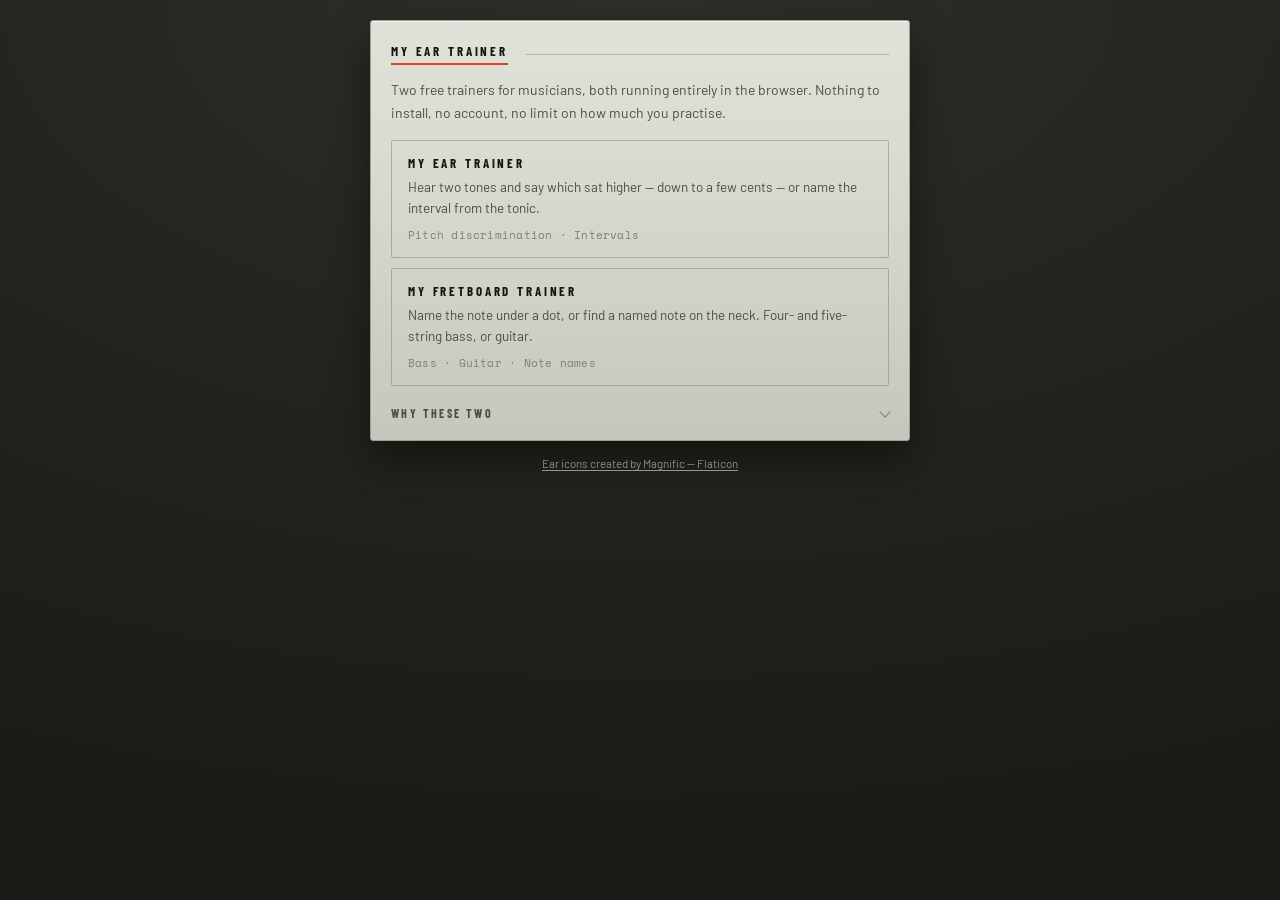
==== commit 6512e635: "Add a hub page and move the ear trainer to /ear/ With two trainers on the site, the root works bette" ====
--- a/index.html
+++ b/index.html
@@ -4,22 +4,22 @@
 <meta charset="utf-8">
 <meta name="viewport" content="width=device-width, initial-scale=1, viewport-fit=cover">
 <title>My Ear Trainer</title>
-<meta name="description" content="Train your ear in the browser. Hear two tones and say which sat higher — down to a few cents — or name the interval from the tonic. Free, no signup.">
+<meta name="description" content="Two free music trainers that run in the browser. Train pitch and intervals by ear, or learn the notes on a bass and guitar fretboard. No signup.">
 <link rel="canonical" href="https://myeartrainer.com/">
 <meta name="theme-color" content="#23261F">
 
 <meta property="og:type" content="website">
 <meta property="og:site_name" content="My Ear Trainer">
 <meta property="og:url" content="https://myeartrainer.com/">
-<meta property="og:title" content="My Ear Trainer — pitch and interval ear training">
-<meta property="og:description" content="Hear two tones and say which sat higher — down to a few cents — or name the interval from the tonic. Free, runs in the browser, no signup.">
+<meta property="og:title" content="My Ear Trainer — ear and fretboard training in the browser">
+<meta property="og:description" content="Two free music trainers that run in the browser. Train pitch and intervals by ear, or learn the notes on a bass and guitar fretboard. No signup.">
 <meta property="og:image" content="https://myeartrainer.com/og-image.png">
 <meta property="og:image:width" content="1200">
 <meta property="og:image:height" content="630">
-<meta property="og:image:alt" content="My Ear Trainer — pitch discrimination and interval training, in the browser">
+<meta property="og:image:alt" content="My Ear Trainer — free music trainers in the browser">
 <meta name="twitter:card" content="summary_large_image">
-<meta name="twitter:title" content="My Ear Trainer — pitch and interval ear training">
-<meta name="twitter:description" content="Hear two tones and say which sat higher — down to a few cents — or name the interval from the tonic. Free, runs in the browser, no signup.">
+<meta name="twitter:title" content="My Ear Trainer — ear and fretboard training in the browser">
+<meta name="twitter:description" content="Two free music trainers that run in the browser. Train pitch and intervals by ear, or learn the notes on a bass and guitar fretboard. No signup.">
 <meta name="twitter:image" content="https://myeartrainer.com/og-image.png">
 
 <link rel="icon" type="image/png" href="favicon.png">
@@ -29,2177 +29,91 @@
 <link href="https://fonts.googleapis.com/css2?family=Barlow+Condensed:wght@500;600;700&family=Barlow:wght@400;500;600&family=Space+Mono:wght@400;700&display=swap" rel="stylesheet">
 <link rel="stylesheet" href="app.css">
 <style>
-
-  .checks{display:grid;grid-template-columns:repeat(4,1fr);gap:6px;}
-  .chk{
-    position:relative;
-    display:flex;align-items:center;justify-content:center;gap:5px;
+  /* The hub is a list of ways in, so the trainers are full-width rows rather
+     than a grid: at 540px two columns would squeeze the descriptions to a
+     word each, and the descriptions are what make the choice obvious. */
+  .picks{display:flex;flex-direction:column;gap:10px;margin-top:16px;}
+  .pick{
+    display:block;text-decoration:none;
     border:1px solid var(--rule);border-radius:2px;
-    padding:8px 4px 8px 16px;
-    cursor:pointer;user-select:none;
-    font-family:'Space Mono',monospace;font-size:12px;color:var(--muted);
-    opacity:.55;
-    transition:background .12s,border-color .12s,color .12s,opacity .12s;
-  }
-  /* filled dot on the left reads as on/off at a glance, so the state doesn't
-     rest on a grey-versus-less-grey distinction */
-  .chk::before{
-    content:'';position:absolute;left:5px;top:50%;
-    width:7px;height:7px;margin-top:-3.5px;border-radius:50%;
-    border:1px solid var(--muted);background:transparent;
+    padding:14px 16px;
+    background:transparent;
     transition:background .12s,border-color .12s;
   }
-  .chk[aria-pressed="true"]{
-    border-color:var(--signal);color:var(--ink);
-    background:var(--wash-no-b);opacity:1;
+  .pick:hover{background:var(--tint-b);border-color:var(--signal);}
+  .pick:focus-visible{outline:2px solid var(--signal);outline-offset:2px;}
+  .pick-name{
+    display:block;
+    font-family:'Barlow Condensed',sans-serif;text-transform:uppercase;
+    letter-spacing:.22em;font-size:13px;font-weight:700;color:var(--ink);
   }
-  .chk[aria-pressed="true"]::before{background:var(--signal);border-color:var(--signal);}
-  .chk[aria-pressed="true"] b{color:var(--signal);}
-  .chk:focus-visible{outline:2px solid var(--signal);outline-offset:2px;}
-  .chk b{font-weight:700;}
-  .degrees{display:grid;grid-template-columns:repeat(4,1fr);gap:8px;margin-top:10px;}
-  .deg{
-    font-family:'Space Mono',monospace;
-    letter-spacing:.02em;font-weight:700;font-size:15px;
-    border:1px solid var(--ink);background:transparent;color:var(--ink);
-    border-radius:2px;padding:12px 4px;cursor:pointer;
-    transition:background .12s,color .12s,border-color .12s,opacity .14s;
+  .pick-desc{
+    display:block;margin-top:6px;
+    font-size:13.5px;line-height:1.55;color:var(--graphite);
   }
-  .deg:hover:not(:disabled){background:var(--tint-b);}
-  .deg-off{opacity:.22;border-style:dashed;}
-  .deg:not(.deg-off){border-color:var(--signal);}
-  .deg:disabled{opacity:.32;cursor:default;}
-  .deg:focus-visible{outline:2px solid var(--signal);outline-offset:2px;}
-  .deg span{display:block;font-family:'Space Mono',monospace;font-size:11px;letter-spacing:0;text-transform:none;opacity:.62;margin-top:2px;}
-  .deg em{display:block;font-family:'Space Mono',monospace;font-size:9px;font-style:normal;letter-spacing:0;opacity:.4;margin-top:1px;}
-  .deg.mark-ok{background:var(--correct)!important;border-color:var(--correct)!important;color:var(--on-correct)!important;opacity:1!important;}
-  .deg.mark-no{background:var(--signal)!important;border-color:var(--signal)!important;color:var(--on-signal)!important;opacity:1!important;}
-  .deg.mark-truth{border-color:var(--correct)!important;color:var(--correct)!important;opacity:1!important;box-shadow:inset 0 0 0 1px var(--correct);}
-  /* brief highlight so the eye lands on the section after scrolling */
-  @keyframes spotlight{
-    0%{box-shadow:inset 0 0 0 1px transparent;background:transparent;}
-    18%{box-shadow:inset 0 0 0 2px var(--signal);background:var(--wash-no-b);}
-    70%{box-shadow:inset 0 0 0 2px var(--signal);background:var(--wash-no-b);}
-    100%{box-shadow:inset 0 0 0 1px transparent;background:transparent;}
+  .pick-meta{
+    display:block;margin-top:8px;
+    font-family:'Space Mono',monospace;font-size:11px;
+    letter-spacing:.02em;color:var(--muted);
   }
-  #difficultyBlock,#ivSetupBlock{border-radius:3px;}
-  @media (prefers-reduced-motion:reduce){
-    .spotlight{animation:none;outline:2px solid var(--signal);outline-offset:4px;}
-  }
-  .score-of{font-family:'Space Mono',monospace;font-size:12px;color:var(--muted);}
-  .score-row b{flex:0 0 92px;font-weight:400;color:var(--muted);}
-  .lede{font-size:14px;line-height:1.45;color:var(--graphite);margin:6px 0 0;max-width:40ch;}
-  .hr{height:1px;background:var(--rule);margin:18px 0;}
-  .sec-head{font-family:'Barlow Condensed',sans-serif;text-transform:uppercase;letter-spacing:.2em;font-size:12px;font-weight:700;margin:0 0 3px;}
-
-  .picker{display:grid;grid-template-columns:1fr 1fr;gap:8px;}
-  select{
-  }
-  .readout{display:flex;align-items:baseline;gap:10px;}
-  .readout .num{font-family:'Space Mono',monospace;font-weight:700;font-size:clamp(46px,15vw,68px);line-height:.9;letter-spacing:-.03em;}
-  .readout-cap{font-family:'Barlow Condensed',sans-serif;text-transform:uppercase;letter-spacing:.2em;font-size:11px;font-weight:600;color:var(--muted);margin:0 0 8px;}
-
-  .rail{margin:20px 0 4px;}
-  .rail-track{position:relative;height:34px;border-bottom:1px solid var(--ink);}
-  .ceil{
-    position:absolute;right:0;bottom:0;height:26px;
-    background:repeating-linear-gradient(-45deg,var(--tint-b) 0 3px,transparent 3px 7px);
-    border-left:1px dashed var(--tint-strong);
-    transition:width .35s cubic-bezier(.2,.7,.2,1);
-  }
-  .cap-mark{
-    position:absolute;bottom:-1px;width:2px;height:26px;
-    background:var(--tint-strong);transform:translateX(-1px);
-    transition:left .35s cubic-bezier(.2,.7,.2,1);
-  }
-  .rail-keys{
-    display:flex;gap:16px;flex-wrap:wrap;margin-top:10px;
-    font-family:'Space Mono',monospace;font-size:11px;color:var(--muted);
-  }
-  .rail-keys b{color:var(--ink);font-weight:700;}
-  .key{display:flex;align-items:center;gap:5px;}
-  .key::before{content:'';width:10px;height:3px;border-radius:1px;}
-  .key-now::before{background:var(--signal);}
-  .key-cap::before{background:var(--tint-strong);}
-  .key-best::before{background:var(--correct);}
-  .tick{position:absolute;bottom:0;width:1px;background:var(--tint-strong);height:12px;}
-  .tick-num{position:absolute;top:-2px;transform:translateX(-50%);font-family:'Space Mono',monospace;font-size:10px;color:var(--muted);}
-  .marker{position:absolute;bottom:-1px;width:3px;height:26px;background:var(--signal);transform:translateX(-1px);transition:left .45s cubic-bezier(.2,.7,.2,1);}
-  .marker::after{content:'';position:absolute;top:-7px;left:50%;transform:translateX(-50%);border-left:5px solid transparent;border-right:5px solid transparent;border-top:7px solid var(--signal);}
-  .best{position:absolute;bottom:-1px;width:1px;height:20px;background:var(--correct);transition:left .45s cubic-bezier(.2,.7,.2,1);}
-  .rail-legend{display:flex;justify-content:space-between;font-family:'Barlow Condensed',sans-serif;text-transform:uppercase;letter-spacing:.16em;font-size:10px;color:var(--muted);margin-top:9px;}
-
-  .tones{display:grid;grid-template-columns:1fr 1fr;gap:12px;height:78px;align-items:end;margin:18px 0 4px;}
-  .tone{background:var(--tint-b);border:1px solid var(--rule);border-radius:2px;height:34px;display:flex;align-items:center;justify-content:center;font-family:'Space Mono',monospace;font-size:13px;color:var(--graphite);transition:transform .4s cubic-bezier(.2,.7,.2,1),background .2s,border-color .2s,color .2s;}
-  .tone.sounding{background:var(--ink);color:var(--panel);border-color:var(--ink);}
-  .tone.up{transform:translateY(-30px);}
-  .tone.win{border-color:var(--ink);background:var(--tint-c);color:var(--ink);}
-  .transport{display:grid;grid-template-columns:2fr 1fr;gap:10px;}
-  .answers{display:grid;grid-template-columns:1fr 1fr;gap:10px;margin-top:10px;}
-  #ansSame{grid-column:1/-1;}
-  .btn.mark-ok{background:var(--correct)!important;border-color:var(--correct)!important;color:var(--on-correct)!important;opacity:1!important;}
-  .btn.mark-no{background:var(--signal)!important;border-color:var(--signal)!important;color:var(--on-signal)!important;opacity:1!important;}
-  .btn.mark-truth{border-color:var(--correct)!important;color:var(--correct)!important;opacity:1!important;box-shadow:inset 0 0 0 1px var(--correct);}
-
-  .verdict{font-family:'Barlow Condensed',sans-serif;text-transform:uppercase;letter-spacing:.18em;font-weight:700;font-size:14px;min-height:38px;margin-top:14px;}
-
-  .stats{display:grid;grid-template-columns:repeat(4,1fr);gap:8px;margin-top:14px;}
-  .chart{margin-top:16px;}
-  .chart svg{width:100%;height:auto;display:block;touch-action:pan-y;cursor:crosshair;}
-  .tally{font-family:'Space Mono',monospace;font-size:11px;color:var(--muted);margin-top:10px;}
-
-  .block{margin-top:16px;border-top:1px solid var(--rule);padding-top:14px;}
-  .seg button{flex:1 1 auto;min-width:76px;font-family:'Barlow',sans-serif;font-size:13px;padding:9px 6px;border:1px solid var(--rule);background:transparent;color:var(--graphite);border-radius:2px;cursor:pointer;}
-  @media (prefers-reduced-motion:reduce){
-    *{transition:none !important;}
-    .flash.fire{animation:none;}
-    .flash.ok,.flash.no{opacity:0;}
-  }
+  .pick:hover .pick-meta{color:var(--signal);}
 </style>
 </head>
 <body>
-<main class="panel" id="panel">
+<main class="panel">
   <div class="wordmark">
     <h1 class="wm-item">My Ear Trainer</h1>
-    <a class="wm-item" href="/fretboard/">My Fretboard Trainer</a>
-  </div>
-  <div class="flash" id="flash"></div>
-
-  <div class="tabs" role="tablist">
-    <button class="tab" id="tabGap" role="tab" aria-selected="true">Cent gap</button>
-    <button class="tab" id="tabInt" role="tab" aria-selected="false">Intervals</button>
-    <button class="tab tab-gear" id="prefsBtn" aria-expanded="false" aria-label="Preferences">⚙</button>
   </div>
 
-  <div id="prefsBack" class="sheet-back" hidden></div>
-  <section id="prefs" class="sheet" hidden role="dialog" aria-modal="true" aria-label="Preferences">
-    <div class="sheet-head">
-      <span class="sheet-title">Preferences</span>
-      <button class="sheet-x" id="prefsClose" aria-label="Close">×</button>
-    </div>
-
-    <div class="set-row" style="margin-top:0">
-      <div class="set-lab">Pairs per round · <span class="slider-val" id="roundLenVal">20</span></div>
-      <input type="range" id="roundLen" min="5" max="50" value="20" step="5">
-    </div>
-
-    <div class="set-row">
-      <div class="set-lab">Appearance</div>
-      <div class="seg" id="themeSeg">
-        <button data-theme="auto" aria-pressed="true">Auto</button>
-        <button data-theme="light" aria-pressed="false">Light</button>
-        <button data-theme="dark" aria-pressed="false">Dark</button>
-      </div>
-    </div>
-
-    <div class="set-row">
-      <div class="set-lab">Feedback sound</div>
-      <div class="seg" id="fxSeg">
-        <button data-fx="on" aria-pressed="true">On</button>
-        <button data-fx="off" aria-pressed="false">Off</button>
-      </div>
-    </div>
-
-    <div class="set-row">
-      <div class="set-lab">Volume · <span class="slider-val" id="volVal">50%</span></div>
-      <input type="range" id="vol" min="5" max="100" value="50" step="1">
-    </div>
-
-    <div class="set-row">
-      <button class="btn" id="prefsDone">Done</button>
-    </div>
-  </section>
-
-  <section id="paneGap" role="tabpanel">
-  <p class="eyebrow">Cent gap · pitch discrimination</p>
-
-  <!-- ============ TRAINER ============ -->
-  <h2 class="sec-head">Higher or lower</h2>
-  <p class="sec-sub">Two tones play back to back. Say which sat higher — or that they matched.</p>
-
-  <p class="readout-cap" id="gapCap">Gap this round</p>
-  <div class="readout">
-    <span class="num" id="gapNum">100</span>
-    <span class="unit">cents</span>
+  <div class="prose">
+    <p>Two free trainers for musicians, both running entirely in the browser.
+    Nothing to install, no account, no limit on how much you practise.</p>
   </div>
 
-  <div class="rail">
-    <div class="rail-track" id="railTrack">
-      <div class="ceil" id="ceilBand"></div>
-      <div class="cap-mark" id="capMark"></div>
-      <div class="best" id="bestMark" style="left:0%"></div>
-      <div class="marker" id="gapMark" style="left:50%"></div>
-    </div>
-    <div class="rail-legend">
-      <span>Fine · 1/100 semitone</span>
-      <span>Coarse · 4 semitones</span>
-    </div>
-    <div class="rail-keys">
-      <span class="key key-now">gap <b id="keyNow">50</b></span>
-      <span class="key key-cap" id="keyCapWrap">range <b id="keyCap">5–100</b></span>
-      <span class="key key-best">best <b id="keyBest">—</b></span>
-    </div>
+  <nav class="picks">
+    <a class="pick" href="/ear/">
+      <span class="pick-name">My Ear Trainer</span>
+      <span class="pick-desc">Hear two tones and say which sat higher — down to a
+      few cents — or name the interval from the tonic.</span>
+      <span class="pick-meta">Pitch discrimination &middot; Intervals</span>
+    </a>
+    <a class="pick" href="/fretboard/">
+      <span class="pick-name">My Fretboard Trainer</span>
+      <span class="pick-desc">Name the note under a dot, or find a named note on
+      the neck. Four- and five-string bass, or guitar.</span>
+      <span class="pick-meta">Bass &middot; Guitar &middot; Note names</span>
+    </a>
+  </nav>
+
+  <div class="prose" style="margin-top:20px;">
+    <details>
+      <summary><h2>Why these two</h2></summary>
+      <p>Ear training and fretboard knowledge are the two things that stay
+      awkward longest if you learn an instrument on your own. Both reward short,
+      frequent practice far more than long sessions, which is exactly what a
+      browser tab is good for.</p>
+      <p>Neither asks for an account or anything to install — open the page and
+      start practising.</p>
+    </details>
   </div>
-
-  <div class="tones">
-    <div class="tone" id="tone1">Tone 1</div>
-    <div class="tone" id="tone2">Tone 2</div>
-  </div>
-
-  <div class="transport">
-    <button class="btn btn-primary" id="playBtn">Play the pair<span class="btn-key">space</span></button>
-    <button class="btn" id="replayBtn" disabled>Replay<span class="btn-key">R</span></button>
-  </div>
-
-  <div class="answers">
-    <button class="btn" id="ans1" disabled>Tone 1 was higher<span class="btn-key">1</span></button>
-    <button class="btn" id="ans2" disabled>Tone 2 was higher<span class="btn-key">2</span></button>
-    <button class="btn" id="ansSame" disabled>They were the same<span class="btn-key">3</span></button>
-  </div>
-
-  <div class="prog">
-    <div class="prog-head">
-      <span id="progLabel">Round of 20</span>
-      <span id="progCount">0 / 20</span>
-    </div>
-    <div class="prog-track"><div class="prog-fill" id="progFill"></div></div>
-  </div>
-
-  <p class="verdict" id="verdict"></p>
-
-  <div class="stats">
-    <div><div class="stat-k">Rounds</div><div class="stat-v" id="sTrials">0</div></div>
-    <div><div class="stat-k">Correct</div><div class="stat-v" id="sAcc">—</div></div>
-    <div><div class="stat-k">Streak</div><div class="stat-v" id="sStreak">0</div></div>
-    <div><div class="stat-k">Best gap</div><div class="stat-v" id="sBest">—</div></div>
-  </div>
-
-  <p class="tally" id="tally">Higher tone so far — tone 1: 0 · tone 2: 0</p>
-
-  <div class="chart">
-    <div class="chart-head">
-      <span class="chart-title">Accuracy by gap</span>
-      <span class="chart-note" id="chartNote">no rounds yet</span>
-    </div>
-    <svg id="acc" viewBox="0 0 320 152" role="img"
-         aria-label="Accuracy plotted against the size of the pitch gap"></svg>
-  </div>
-
-  <div class="chart">
-    <div class="chart-head">
-      <span class="chart-title">Accuracy by pitch · 4-semitone bands</span>
-      <span class="chart-note" id="pitchNote">no rounds yet</span>
-    </div>
-    <svg id="pitch" viewBox="0 0 320 152" role="img"
-         aria-label="Accuracy plotted against the centre pitch of the pair"></svg>
-  </div>
-
-  <div class="chart">
-    <div class="chart-head">
-      <span class="chart-title">Accuracy by answer</span>
-      <span class="chart-note" id="typeNote">no rounds yet</span>
-    </div>
-    <svg id="types" viewBox="0 0 320 152" role="img"
-         aria-label="Accuracy broken down by which answer was correct"></svg>
-  </div>
-
-  <section class="block">
-    <h2 class="block-head">Difficulty</h2>
-
-    <div id="difficultyBlock">
-    <div class="set-row" style="margin-top:0">
-      <div class="set-lab">Gap type</div>
-      <div class="seg" id="modeSeg">
-        <button data-mode="fixed" aria-pressed="true">Fixed gap<span class="seg-val" id="modeFixedVal">50 cents</span></button>
-        <button data-mode="range" aria-pressed="false">Range<span class="seg-val" id="modeRangeVal">40–100 cents</span></button>
-      </div>
-    </div>
-
-    <div class="set-row" id="fixedRow">
-      <div class="set-lab">Gap · <span class="slider-val" id="fixedVal">50 cents</span></div>
-      <input type="range" id="fixedGap" min="1" max="300" value="50" step="1">
-      <p class="note" style="margin-top:6px">Every round uses this exact gap.</p>
-    </div>
-
-    <div class="set-row" id="rangeRow" hidden>
-      <div class="set-lab">Gap range · <span class="slider-val" id="rangeSpanVal">40 – 100 cents</span></div>
-      <div class="dual" id="rangeDual"></div>
-      <p class="note" style="margin-top:6px">Each round draws a gap at random from this span, so you get a spread of difficulties rather than one.</p>
-    </div>
-
-    <div class="set-row">
-      <div class="set-lab">Pitch range · <span class="slider-val" id="pitchSpanVal">A2 – A4</span></div>
-      <div class="dual" id="pitchDual"></div>
-      <p class="note" style="margin-top:2px" id="regRange">Pairs land between A2 and A4.</p>
-    </div>
-    </div>
-
-    <div class="set-row">
-      <button class="btn" id="resetBtn">Reset stats and charts</button>
-    </div>
-
-    <p class="note">Every round is one of three outcomes — tone 1 higher, tone 2 higher, or both identical — dealt from a shuffled block of nine, three of each, so the mix can't drift lopsided. The starting pitch moves every round too, and the difficulty readout shows the gap a differing pair would have used, so it never gives away which kind you just heard.</p>
-  </section>
-  </section>
-
-  <!-- ============ INTERVALS ============ -->
-  <section id="paneInt" role="tabpanel" hidden>
-    <p class="eyebrow">Intervals · from the tonic</p>
-    <h2 class="sec-head" style="margin-top:10px">Name the interval</h2>
-    <p class="sec-sub">The tonic sounds first, then a second note. Say how far apart they were.</p>
-
-    <div class="prog">
-      <div class="prog-head">
-        <span id="ivProgLabel">Round of 20</span>
-        <span id="ivProgCount">0 / 20</span>
-      </div>
-      <div class="prog-track"><div class="prog-fill" id="ivProgFill"></div></div>
-    </div>
-
-    <div class="tones">
-      <div class="tone" id="ivTone1">Tone 1</div>
-      <div class="tone" id="ivTone2">Tone 2</div>
-    </div>
-
-    <div class="transport">
-      <button class="btn btn-primary" id="ivPlay">Play the pair<span class="btn-key">space</span></button>
-      <button class="btn" id="ivReplay" disabled>Replay<span class="btn-key">R</span></button>
-    </div>
-
-    <div class="degrees" id="ivDegrees"></div>
-
-    <p class="verdict" id="ivVerdict"></p>
-
-    <div class="stats">
-      <div><div class="stat-k">Rounds</div><div class="stat-v" id="ivTrials">0</div></div>
-      <div><div class="stat-k">Correct</div><div class="stat-v" id="ivAcc">—</div></div>
-      <div><div class="stat-k">Streak</div><div class="stat-v" id="ivStreak">0</div></div>
-      <div><div class="stat-k">Best run</div><div class="stat-v" id="ivBest">0</div></div>
-    </div>
-
-    <div class="chart">
-      <div class="chart-head">
-        <span class="chart-title">Accuracy by interval</span>
-        <span class="chart-note" id="ivChartNote">no rounds yet</span>
-      </div>
-      <svg id="ivChart" viewBox="0 0 320 152" role="img"
-           aria-label="Accuracy for each interval"></svg>
-    </div>
-
-    <section class="block">
-      <h2 class="block-head">Exercise</h2>
-
-      <div id="ivSetupBlock">
-      <div class="set-row" style="margin-top:0">
-        <div class="set-lab">Scale · <span class="slider-val" id="ivScaleName">C major</span></div>
-        <div class="picker">
-          <select id="ivTonic" aria-label="Tonic"></select>
-          <select id="ivScalePick" aria-label="Scale type"></select>
-        </div>
-      </div>
-
-      <div class="set-row">
-        <div class="set-lab"><span id="ivRootLab">Octave</span> · <span class="slider-val" id="ivRootVal">C3</span></div>
-        <input type="range" id="ivRoot" min="1" max="6" value="3" step="1">
-      </div>
-
-      <div class="set-row" id="ivOctRow">
-        <div class="set-lab">Octaves in play · <span class="slider-val" id="ivOctVal">1</span></div>
-        <input type="range" id="ivOct" min="1" max="4" value="1" step="1">
-      </div>
-
-      <p class="note" id="ivRange">Every round starts on C3.</p>
-
-      <div class="set-row">
-        <div class="set-lab">Intervals in play</div>
-        <div class="checks" id="ivPick"></div>
-        <p class="note" style="margin-top:8px" id="ivPickNote">8 intervals in play.</p>
-      </div>
-      </div>
-
-      <div class="set-row">
-        <div class="set-lab">Second note</div>
-        <div class="seg" id="ivDirSeg">
-          <button data-dir="up" aria-pressed="true">Always above</button>
-          <button data-dir="both" aria-pressed="false">Above or below</button>
-        </div>
-      </div>
-
-      <div class="set-row">
-        <button class="btn" id="ivReset">Reset stats and charts</button>
-      </div>
-
-      <p class="note">Intervals are dealt from a shuffled block so each one comes up equally often.</p>
-    </section>
-  </section>
-
-  <div id="roundBack" class="sheet-back" hidden></div>
-  <section id="roundSheet" class="sheet" hidden role="dialog" aria-modal="true" aria-label="Round complete">
-    <div class="sheet-head">
-      <span class="sheet-title">Round complete</span>
-      <button class="sheet-x" id="roundClose" aria-label="Close">×</button>
-    </div>
-
-    <div class="score">
-      <span class="score-num" id="roundPct">—</span>
-      <span class="score-of" id="roundOf">0 of 20 correct</span>
-    </div>
-
-    <div class="score-bars" id="roundBreak"></div>
-
-    <p class="score-say" id="roundSay"></p>
-
-    <div class="set-row" id="roundActions"></div>
-  </section>
-
-  <audio id="player" playsinline preload="auto"></audio>
-  <audio id="fx" playsinline preload="auto"></audio>
 </main>
-
-<article class="panel prose">
-  <details open>
-    <summary><h2>What a cent is</h2></summary>
-    <p>An octave divides into twelve semitones, and each semitone into a hundred <b>cents</b> — 1200 cents to the octave. A cent is far too small to hear as a musical step. It is the unit you reach for once the question stops being <i>which note is this</i> and becomes <i>are these two notes actually the same</i>. Guitar and bass intonation, string bends, choral tuning and the drift of a slightly flat open string all live at this scale.</p>
-    <p>The cent gap exercise plays two tones back to back and asks which sat higher — or whether they matched. Narrow the gap and the task gets harder in a way that is measurable rather than vague.</p>
-  </details>
-
-  <details>
-    <summary><h2>How finely can you hear?</h2></summary>
-    <p>Published figures vary a great deal with the method used, so treat any single number with suspicion. One well-known comparison of <a href="https://pubmed.ncbi.nlm.nih.gov/11605682/" target="_blank" rel="noopener">professional musicians and non-musicians</a> put trained listeners at roughly 8–11 cents and untrained listeners at about double that. Other work, using practised listeners under optimised laboratory conditions, reports musician thresholds down near 2–3 cents. <a href="https://www.mdpi.com/2076-3425/11/12/1592" target="_blank" rel="noopener">Later reviews</a> land in similar territory.</p>
-    <p>Two things hold across all of them. The untrained threshold is coarser than most people assume — a gap you cannot hear at all is still a gap a tuner would flag. And it moves: this is a trainable skill, and it improves faster than most musical skills do.</p>
-    <p>That is the point of measuring rather than guessing. Set a gap, run a round, and the accuracy chart shows where your own threshold actually sits today.</p>
-  </details>
-
-  <details>
-    <summary><h2>Hearing differences that aren't there</h2></summary>
-    <p>Tone 1 higher, tone 2 higher, or the two were identical. That third answer is the one that earns its place. Without identical pairs you can score well by always hearing a difference, whether or not one is present — a common failure mode, and completely invisible in a single accuracy number. The round summary calls it out separately when the identical pairs are the ones going wrong.</p>
-    <p>Three answers also means guessing scores 33% rather than 50, so every judgement the app makes about your accuracy is measured against that floor instead of a coin flip.</p>
-  </details>
-
-  <details>
-    <summary><h2>Intervals and relative pitch</h2></summary>
-    <p>The second exercise plays the tonic, then another note, and asks how far apart they were. This is <b>relative pitch</b>: not naming notes in absolute terms, but hearing the distance between them. It is the skill behind picking a line up by ear, transcribing, and knowing where your hand should go before you play.</p>
-    <p>The reference is always the tonic, so the key holds and the movable-do solfège syllables keep their meaning — <i>do, re, mi</i> stay attached to scale degrees rather than to fixed pitches. Start with a handful of intervals and add a neighbour once those are solid; a new interval is easiest to learn by contrast with one you already know.</p>
-    <p>Sing them back. Naming an interval you have only ever heard is a much weaker skill than one you can produce — pitch the second note yourself, out loud, and say the solfège syllable as you land on it (<i>do</i> up to <i>sol</i>, <i>do</i> up to <i>me</i>). Singing forces you to commit to a pitch before you hear whether you were right, which is exactly the muscle that recognition alone leaves untrained.</p>
-    <p>A useful way in is to anchor each interval to a song that opens with it — the rising fifth of <i>Twinkle, Twinkle</i>, the tritone of the Simpsons theme. EarMaster publishes a free <a href="https://www.earmaster.com/products/free-tools/interval-song-chart-generator.html" target="_blank" rel="noopener">interval song chart generator</a> that lists well-known songs for each one, which is worth keeping open beside this while the shapes are still settling.</p>
-  </details>
-
-  <details>
-    <summary><h2>Where the notes sit</h2></summary>
-    <p>Trials are drawn from the piano's range, A0 to C8, and you set the span you want to work in. For reference: a four-string bass sounds E1 to about E♭3, a guitar E2 to E6. Both are written an octave above where they sound, which is why an open E on a bass reads as E2 on paper but arrives at your ear near 41 Hz.</p>
-    <p>Pitch discrimination is not uniform across that range, which is why accuracy is charted against the centre pitch of each pair as well as against the gap. Most people are noticeably worse at the extremes.</p>
-  </details>
-
-  <details>
-    <summary><h2>How do I improve my ear?</h2></summary>
-    <p>Aim to sit around <b>70–80% correct</b>. Score much higher and the exercise is too easy to be teaching you anything; sit near chance and there is no signal to learn from. After every round the summary tells you which side of that band you landed on — but it only advises. Nothing changes difficulty behind your back, so the controls below are yours to move.</p>
-    <p>On the <b>Cent gap</b> tab, the blunt lever is <b>Gap</b>: lower it to make the task harder, raise it to make it easier. Switch <b>Gap type</b> to <b>Range</b> and each round draws a random gap from the span you set, which spreads practice across several difficulties instead of drilling one. <b>Pitch range</b> is the subtler lever. Narrow it to work a single register at a time; widen it to be tested everywhere. The low end is markedly harder than the middle, so the same gap sitting down at A1–A2 is a stiffer test than at A3–A4 — if a gap feels impossible, try it higher up before you widen it.</p>
-    <p>On the <b>Intervals</b> tab, <b>Intervals in play</b> is the main dial. Fewer intervals means a better chance of guessing right and an easier round; switching one more on makes it harder, and the summary suggests which neighbour to add next. <b>Second note</b> set to <b>Above or below</b> brings in descending intervals, which most people find harder than ascending ones. <b>Octaves in play</b> widens the register the tonic can appear in. <b>Scale</b> selects a whole set at once when you would rather work in a key than pick intervals by hand.</p>
-    <p>Two habits worth keeping. Change one thing at a time, or you will not know which change moved your score. And hit <b>Reset stats and charts</b> after a real difficulty change, so the charts describe the exercise you are actually doing rather than an average of two. Short, frequent sessions beat long ones — <b>Pairs per round</b> in the preferences sets how often you get a summary.</p>
-  </details>
-</article>
 
 <footer class="credit">
   <a href="https://www.flaticon.com/free-icons/ear" title="ear icons" target="_blank" rel="noopener">Ear icons created by Magnific &mdash; Flaticon</a>
 </footer>
 
-<script src="audio.js"></script>
-<script>
-(function(){
-  "use strict";
-  var A=window.TrainerAudio;
-
-  var MIN_GAP=1, MAX_GAP=400, DUR=0.55, PAUSE=0.28, SR=44100;
-  var NOTES=['C','C#','D','D#','E','F','F#','G','G#','A','A#','B'];
-
-  var state={mode:'fixed',fixedGap:50,rangeLo:40,rangeHi:100,pitchLo:45,pitchHi:69,
-    roundLen:20,rTrials:0,rCorrect:0,rSame:0,rSameOk:0,rDiff:0,rDiffOk:0,
-    timbre:'pluck',route:'webaudio',vol:0.50,
-    fx:true,trial:null,awaiting:false,playing:false,
-    trials:0,correct:0,streak:0,best:null,
-    deck:[],count1:0,count2:0,count0:0,
-    bins:{},pitchBins:{},typeStats:{0:{n:0,ok:0},1:{n:0,ok:0},2:{n:0,ok:0}}};
-
-  function el(id){return document.getElementById(id);}
-  var panel=el('panel'),flash=el('flash'),gapNum=el('gapNum'),gapMark=el('gapMark'),
-      bestMark=el('bestMark'),tone1=el('tone1'),tone2=el('tone2'),
-      playBtn=el('playBtn'),replayBtn=el('replayBtn'),
-      ans1=el('ans1'),ans2=el('ans2'),ansSame=el('ansSame'),verdict=el('verdict'),
-      player=el('player'),fxPlayer=el('fx');
-
-  /* ================= audio ================= */
-  var ctx=null;
-
-  function log(msg){ if(window.console&&console.warn) console.warn('[audio] '+msg); }
-
-  function ensureCtx(){ ctx=A.ensureCtx(); return ctx; }
-
-  // Each entry is [harmonic number, amplitude, decay rate in nepers/sec].
-  // A plucked string's upper harmonics die away much faster than its
-  // fundamental — that fading brightness is most of what makes a pluck
-  // sound like a string rather than an organ.
-  // Three string instruments, distinguished by how their harmonics behave over
-  // time. Deliberately no vibrato on the bowed voice: real players use it, but
-  // it wobbles the pitch by several cents and would wreck the measurement.
-  var TIMBRES={
-    pluck:{                                    // guitar or bass
-      amps:[1,.62,.42,.28,.19,.13,.09,.06],
-      decay:function(k){ return 1.7*Math.pow(k,0.82); },
-      atk:0.006, rel:0.05, stretch:0
-    },
-    piano:{                                    // struck, not plucked: brighter
-      amps:[1,.78,.52,.30,.22,.14,.10,.07,.05],
-      decay:function(k){ return 1.05*Math.pow(k,0.95); },
-      atk:0.004, rel:0.05, stretch:0.0004,     // stiff strings run slightly sharp
-      pad:0.86                                 // its partials drift out of phase
-    },
-    bowed:{                                    // violin or cello: sustained
-      amps:[1,.82,.62,.45,.32,.22,.15,.10,.07,.05],
-      decay:function(){ return 0; },
-      atk:0.11, rel:0.09, stretch:0
-    }
-  };
-  function timbre(){ return TIMBRES[state.timbre]||TIMBRES.pluck; }
-
-  function partials(){
-    var T=timbre(), out=[];
-    for(var i=0;i<T.amps.length;i++){
-      var k=i+1;
-      // inharmonicity: partials drift sharp of exact multiples on a stiff string
-      var ratio = T.stretch ? k*Math.sqrt(1+T.stretch*k*k) : k;
-      out.push([ratio,T.amps[i],T.decay(k)]);
-    }
-    return out;
-  }
-  function norm(){
-    var t=0, T=timbre();
-    partials().forEach(function(p){ t+=p[1]; });
-    return Math.max(1, t*0.72/(T.pad||1));
-  }
-  function decays(){ return state.timbre!=='bowed'; }
-
-  // Ears are much less sensitive down low: a 110 Hz tone at a given amplitude
-  // sounds far quieter than a 440 Hz one. Rough inverse of the equal-loudness
-  // contour, normalised to 1.0 at 440 Hz.
-  function loudnessGain(f){ return A.loudnessGain(f); }
-
-  // One gain for the whole pair, taken from its centre. Deriving it per tone
-  // would make the higher tone quieter than the lower one, handing over a
-  // loudness cue that could be used instead of actually hearing the pitch.
-  function pairGain(segments){
-    var tot=0,n=0;
-    segments.forEach(function(s){ if(s.freq){ tot+=Math.log(s.freq); n++; } });
-    if(!n) return 1;
-    return loudnessGain(Math.exp(tot/n));
-  }
-
-  function scheduleTone(freq,start,dur,gain){
-    var g=ctx.createGain(), peak=Math.min(0.98,0.92*state.vol*(gain||1));
-    var T=timbre(), nrm=norm();
-    var atk=Math.min(T.atk,dur*0.4), rel=Math.min(T.rel,dur*0.3);
-    g.gain.setValueAtTime(0.0001,start);
-    g.gain.linearRampToValueAtTime(peak,start+atk);
-    g.gain.setValueAtTime(peak,start+dur-rel);
-    g.gain.exponentialRampToValueAtTime(0.0001,start+dur);
-    g.connect(ctx.destination);
-
-    partials().forEach(function(p){
-      var pf=freq*p[0];
-      if(pf>18000) return;                       // past hearing, skip it
-      var o=ctx.createOscillator();
-      o.type='sine'; o.frequency.setValueAtTime(pf,start);
-      var pg=ctx.createGain(), a=p[1]/nrm;
-      if(p[2]>0){
-        pg.gain.setValueAtTime(a,start);
-        pg.gain.exponentialRampToValueAtTime(Math.max(0.00005,a*Math.exp(-p[2]*dur)),start+dur);
-      } else pg.gain.value=a;
-      o.connect(pg); pg.connect(g);
-      o.start(start); o.stop(start+dur+0.05);
-    });
-  }
-
-  function renderWav(segments){
-    var total=0;
-    segments.forEach(function(s){ total+=Math.round(s.dur*SR); });
-    var buf=new ArrayBuffer(44+total*2), dv=new DataView(buf), off=0;
-    function str(o,s){ for(var k=0;k<s.length;k++) dv.setUint8(o+k,s.charCodeAt(k)); }
-    str(0,'RIFF'); dv.setUint32(4,36+total*2,true); str(8,'WAVE');
-    str(12,'fmt '); dv.setUint32(16,16,true); dv.setUint16(20,1,true);
-    dv.setUint16(22,1,true); dv.setUint32(24,SR,true); dv.setUint32(28,SR*2,true);
-    dv.setUint16(32,2,true); dv.setUint16(34,16,true);
-    str(36,'data'); dv.setUint32(40,total*2,true);
-    off=44;
-    var ps=partials(), nrm=norm(), T=timbre(), lg=pairGain(segments), amp=Math.min(0.98,0.92*state.vol*lg);
-    segments.forEach(function(seg){
-      var n=Math.round(seg.dur*SR);
-      for(var i=0;i<n;i++){
-        var v=0;
-        if(seg.freq){
-          var t=i/SR;
-          var atk=Math.min(T.atk,seg.dur*0.4), rel=Math.min(T.rel,seg.dur*0.3);
-          var env=Math.max(0,Math.min(1,t/atk,(seg.dur-t)/rel));
-          for(var k=0;k<ps.length;k++){
-            var pf=seg.freq*ps[k][0];
-            if(pf>18000) continue;
-            var a=ps[k][1];
-            if(ps[k][2]>0) a*=Math.exp(-ps[k][2]*t);
-            v+=a*Math.sin(2*Math.PI*pf*t);
-          }
-          v=v/nrm*amp*env;
-        }
-        dv.setInt16(off,Math.max(-1,Math.min(1,v))*32767,true); off+=2;
-      }
-    });
-    return buf;
-  }
-
-  // blob: URLs are blocked inside the published-artifact sandbox, so the WAV
-  // goes in as a data: URI instead.
-  function wavDataUri(segments){ return A.toDataUri(renderWav(segments)); }
-
-  function playViaElement(segments){
-    try{
-      player.src=wavDataUri(segments);
-      player.volume=1;
-      var pr=player.play();
-      if(pr&&pr.then) pr.catch(function(e){ log('audio element blocked: '+e.name); });
-    }catch(e){ log('wav fallback failed: '+e.message); }
-  }
-
-  function playSegments(segments){
-    state.playing=true;
-    var totalMs=0; segments.forEach(function(s){ totalMs+=s.dur*1000; });
-
-    var c = state.route==='element' ? null : ensureCtx();
-    if(c){
-      // resume() is async — the context often still reads 'suspended' right
-      // here on the first gesture. Schedule anyway: nodes queued now will
-      // sound as soon as it wakes. Only fall back if it never wakes up.
-      var t=c.currentTime+0.09, pg=pairGain(segments);
-      segments.forEach(function(s){ if(s.freq) scheduleTone(s.freq,t,s.dur,pg); t+=s.dur; });
-      if(c.state!=='running'){
-        setTimeout(function(){
-          if(c.state!=='running'&&state.route!=='element'){
-            log('context never resumed — switching to audio element');
-            state.route='element';
-            playViaElement(segments);
-          }
-        },350);
-      }
-    } else {
-      if(state.route!=='element'){ log('no Web Audio — using audio element'); state.route='element'; }
-      playViaElement(segments);
-    }
-    setTimeout(function(){ state.playing=false; },totalMs+150);
-  }
-
-  /* ================= feedback blips ================= */
-  // Deliberately far above the trainer's range (C6 and up) and only a tenth
-  // of a second long: a blip near the trial tones would prime the ear for the
-  // next pair, which is exactly the kind of contamination this task can't take.
-  // Both outcomes are noise bursts rather than tones. Over the piano range the
-  // trainer reaches 4186 Hz, and any chime placed above that would be shrill
-  // and, for older ears, inaudible. Noise sidesteps the problem entirely:
-  // nothing pitched for the ear to carry into the next pair. Success is bright
-  // and clipped, failure dull and longer — easy to tell apart, nothing to hum.
-
-  // shape=1 bright (success), shape=0 dull (failure)
-  function noiseSample(bright,prev,w){
-    return bright ? {v:w-prev.last, last:w}          // one-pole highpass
-                  : {v:prev.last*0.72+w*0.28, last:prev.last*0.72+w*0.28};
-  }
-  function fillNoise(d,n,bright,decay){
-    var prev={last:0};
-    for(var i=0;i<n;i++){
-      var w=Math.random()*2-1, r=noiseSample(bright,prev,w);
-      prev.last=r.last;
-      d[i]=r.v*Math.pow(1-i/n,decay);
-    }
-  }
-  function scheduleNoise(start,dur,peak,bright){
-    var n=Math.floor(SR*dur), b=ctx.createBuffer(1,n,SR);
-    fillNoise(b.getChannelData(0),n,bright,bright?3.4:2.2);
-    var src=ctx.createBufferSource(); src.buffer=b;
-    var g=ctx.createGain(); g.gain.value=peak*(bright?1.1:1.5);
-    src.connect(g); g.connect(ctx.destination);
-    src.start(start);
-  }
-
-  // plain sine render for the fallback route — never uses the trial timbre
-  function blipWavUri(ok,peak){
-    var i, dur = ok?0.10:0.19, total=Math.round(dur*SR);
-    var buf=new ArrayBuffer(44+total*2), dv=new DataView(buf), off=0;
-    function str(o,t){ for(var k=0;k<t.length;k++) dv.setUint8(o+k,t.charCodeAt(k)); }
-    str(0,'RIFF'); dv.setUint32(4,36+total*2,true); str(8,'WAVE');
-    str(12,'fmt '); dv.setUint32(16,16,true); dv.setUint16(20,1,true);
-    dv.setUint16(22,1,true); dv.setUint32(24,SR,true); dv.setUint32(28,SR*2,true);
-    dv.setUint16(32,2,true); dv.setUint16(34,16,true);
-    str(36,'data'); dv.setUint32(40,total*2,true);
-    off=44;
-    var buf2=new Float32Array(total);
-    fillNoise(buf2,total,ok,ok?3.4:2.2);
-    var amp=peak*(ok?1.1:1.5);
-    for(i=0;i<total;i++){
-      dv.setInt16(off,Math.max(-1,Math.min(1,buf2[i]*amp))*32767,true); off+=2;
-    }
-    var bytes=new Uint8Array(buf), bin='', chunk=0x8000;
-    for(i=0;i<bytes.length;i+=chunk) bin+=String.fromCharCode.apply(null,bytes.subarray(i,i+chunk));
-    return 'data:audio/wav;base64,'+btoa(bin);
-  }
-
-  function playFeedback(ok){
-    if(!state.fx) return;
-    var peak=Math.min(0.5,0.42*state.vol);   // sits under the tones
-    try{
-      var c = state.route==='element' ? null : ensureCtx();
-      if(c){
-        scheduleNoise(c.currentTime+0.02, ok?0.10:0.19, peak, ok);
-      } else {
-        fxPlayer.src=blipWavUri(ok,peak);
-        fxPlayer.volume=1;
-        var pr=fxPlayer.play();
-        if(pr&&pr.then) pr.catch(function(e){ log('feedback blocked: '+e.name); });
-      }
-    }catch(e){ log('feedback failed: '+e.message); }
-  }
-
-  /* ================= rounds ================= */
-  // Three answers, so guessing scores a third. Everything below is judged
-  // against that floor rather than against 50%, or a coin-flipping session
-  // would look like progress.
-  var CHANCE=1/3, dualPitch=null, dualGap=null;
-
-  function progress(){
-    var n=state.rTrials, len=state.roundLen;
-    el('progCount').textContent=n+' / '+len;
-    el('progFill').style.width=Math.min(100,(n/len)*100)+'%';
-    el('progLabel').textContent='Round of '+len;
-  }
-
-  function roundOpen(on){
-    el('roundSheet').hidden=!on;
-    el('roundBack').hidden=!on;
-  }
-
-  // What to suggest next. High accuracy means the task is too easy to be
-  // teaching anything; near-chance means it is too hard to learn from.
-  function advise(acc){
-    if(acc>=0.85) return 'harder';
-    if(acc>=0.62) return 'hold';
-    if(acc>=0.45) return 'ease';
-    return 'easier';
-  }
-
-  function gapNow(){
-    return state.mode==='fixed' ? state.fixedGap : (state.rangeLo+state.rangeHi)/2;
-  }
-
-  // Send the eye to the difficulty controls and flash them, so it is obvious
-  // where the scroll landed.
-  function revealDifficulty(){
-    var target=el('difficultyBlock');
-    setTimeout(function(){
-      if(target.scrollIntoView){
-        try{ target.scrollIntoView({behavior:'smooth',block:'center'}); }
-        catch(e){ target.scrollIntoView(); }
-      }
-      target.classList.remove('spotlight');
-      void target.offsetWidth;              // restart the animation
-      target.classList.add('spotlight');
-      setTimeout(function(){ target.classList.remove('spotlight'); },2000);
-    },60);
-  }
-
-  function roundReset(){
-    state.rTrials=0; state.rCorrect=0;
-    state.rSame=0; state.rSameOk=0; state.rDiff=0; state.rDiffOk=0;
-    progress();
-  }
-
-  function bar(label,ok,n){
-    var pct = n? Math.round(100*ok/n) : 0;
-    return '<div class="score-row"><b>'+label+'</b>'+
-      '<span class="score-bar"><i style="width:'+(n?pct:0)+'%"></i></span>'+
-      '<span>'+(n? pct+'% ('+n+')' : '\u2014')+'</span></div>';
-  }
-
-  function finishRound(){
-    var n=state.rTrials, ok=state.rCorrect, acc=n?ok/n:0;
-    el('roundPct').textContent=Math.round(acc*100)+'%';
-    el('roundOf').textContent=ok+' of '+n+' correct';
-    el('roundBreak').innerHTML =
-      bar('Different',state.rDiffOk,state.rDiff)+
-      bar('Identical',state.rSameOk,state.rSame);
-
-    var verdictText, mode=advise(acc);
-    var gapTxt = state.mode==='fixed' ? state.fixedGap+' cents'
-                                      : state.rangeLo+'\u2013'+state.rangeHi+' cents';
-
-    if(mode==='harder'){
-      verdictText='That was comfortable at <b>'+gapTxt+'</b>. Worth making it harder \u2014 '+
-        'a narrower gap, or a wider pitch range. You learn fastest somewhere around '+
-        '70\u201380%, not at the top of the scale.';
-    } else if(mode==='hold'){
-      verdictText='This is the right level \u2014 hard enough to stretch you, not so hard '+
-        'you are guessing. Another round at <b>'+gapTxt+'</b> is the useful thing to do.';
-    } else if(mode==='ease'){
-      verdictText='Tough going at <b>'+gapTxt+'</b>, though still well clear of the '+
-        Math.round(CHANCE*100)+'% you would get by guessing. Staying here is fine; so is easing off.';
-    } else {
-      verdictText='At <b>'+gapTxt+'</b> you are close to the '+Math.round(CHANCE*100)+
-        '% that pure guessing scores, so there is little to learn from here. A wider gap, '+
-        'worked back down, will get you further.';
-    }
-
-    var acts=[['Another round','hold'],['Adjust difficulty','manual']];
-
-    if(state.rSame>=3 && state.rSameOk/state.rSame < 0.4 && acc>0.5){
-      verdictText+=' Worth noting: you are missing most of the <b>identical</b> pairs, '+
-        'which usually means you are hearing a difference that is not there.';
-    }
-
-    el('roundSay').innerHTML=verdictText;
-
-    var wrap=el('roundActions');
-    while(wrap.firstChild) wrap.removeChild(wrap.firstChild);
-    acts.forEach(function(a,i){
-      var b=document.createElement('button');
-      b.className='btn'+(i===0?' btn-primary':'');
-      b.textContent=a[0];
-      b.dataset.act=a[1];
-      wrap.appendChild(b);
-    });
-
-    roundOpen(true);
-  }
-
-  /* ================= dual-handle slider ================= */
-  // No native two-thumb range exists, so this builds one: a track, a fill and
-  // two draggable thumbs. Grabbing picks the nearer thumb, which keeps both
-  // reachable even when they sit on top of each other — the failure mode of
-  // the usual trick of stacking two native sliders.
-  function dualRange(id,opt){
-    var host=el(id), min=opt.min, max=opt.max, step=opt.step||1;
-    var lo=opt.lo, hi=opt.hi, drag=null;
-
-    var track=document.createElement('div'); track.className='dual-track';
-    var fill=document.createElement('div');  fill.className='dual-fill';
-    track.appendChild(fill); host.appendChild(track);
-
-    function mkThumb(which){
-      var t=document.createElement('div');
-      t.className='dual-thumb';
-      t.setAttribute('role','slider');
-      t.setAttribute('tabindex','0');
-      t.dataset.h=which;
-      host.appendChild(t);
-      return t;
-    }
-    var tLo=mkThumb('lo'), tHi=mkThumb('hi');
-
-    function pct(v){ return (v-min)/(max-min)*100; }
-    function clampStep(v){
-      v=Math.round((v-min)/step)*step+min;
-      return Math.max(min,Math.min(max,v));
-    }
-    function paint(){
-      tLo.style.left=pct(lo)+'%';
-      tHi.style.left=pct(hi)+'%';
-      fill.style.left=pct(lo)+'%';
-      fill.style.width=(pct(hi)-pct(lo))+'%';
-      [[tLo,lo],[tHi,hi]].forEach(function(p){
-        p[0].setAttribute('aria-valuemin',min);
-        p[0].setAttribute('aria-valuemax',max);
-        p[0].setAttribute('aria-valuenow',p[1]);
-      });
-    }
-    function emit(){ paint(); if(opt.onChange) opt.onChange(lo,hi); }
-
-    function valueAt(clientX){
-      var r=host.getBoundingClientRect();
-      if(!r.width) return lo;
-      return clampStep(min+((clientX-r.left)/r.width)*(max-min));
-    }
-    function nearest(v){
-      // tie goes to whichever handle can still move in that direction
-      if(v<lo) return 'lo';
-      if(v>hi) return 'hi';
-      if(Math.abs(v-lo)===Math.abs(v-hi)) return (v>lo)?'hi':'lo';
-      return Math.abs(v-lo)<Math.abs(v-hi)?'lo':'hi';
-    }
-    function apply(which,v){
-      if(which==='lo') lo=Math.min(v,hi); else hi=Math.max(v,lo);
-      emit();
-    }
-
-    host.addEventListener('pointerdown',function(e){
-      var v=valueAt(e.clientX);
-      drag=(e.target&&e.target.dataset&&e.target.dataset.h)||nearest(v);
-      apply(drag,v);
-      if(host.setPointerCapture&&e.pointerId!=null){
-        try{ host.setPointerCapture(e.pointerId); }catch(err){}
-      }
-      e.preventDefault();
-    });
-    host.addEventListener('pointermove',function(e){
-      if(!drag) return;
-      apply(drag,valueAt(e.clientX));
-    });
-    ['pointerup','pointercancel'].forEach(function(ev){
-      host.addEventListener(ev,function(){ drag=null; });
-    });
-
-    [[tLo,'lo'],[tHi,'hi']].forEach(function(p){
-      p[0].addEventListener('keydown',function(e){
-        var d=0;
-        if(e.key==='ArrowLeft'||e.key==='ArrowDown') d=-step;
-        else if(e.key==='ArrowRight'||e.key==='ArrowUp') d=step;
-        else if(e.key==='Home') d=min-(p[1]==='lo'?lo:hi);
-        else if(e.key==='End') d=max-(p[1]==='lo'?lo:hi);
-        else return;
-        e.preventDefault(); e.stopPropagation();
-        apply(p[1],clampStep((p[1]==='lo'?lo:hi)+d));
-      });
-    });
-
-    paint();
-    return {
-      set:function(a,b){ lo=clampStep(a); hi=clampStep(b); if(lo>hi){var t=lo;lo=hi;hi=t;} emit(); },
-      get:function(){ return [lo,hi]; }
-    };
-  }
-
-  /* ================= pitch helpers ================= */
-  function midiFreq(m){ return 440*Math.pow(2,(m-69)/12); }
-  function midiName(m){ return NOTES[((m%12)+12)%12]+(Math.floor(m/12)-1); }
-
-  /* ================= trials ================= */
-  function cents(c){ return Math.pow(2,c/1200); }
-
-  function drawHigher(){
-    if(!state.deck.length){
-      var d=[1,1,1,2,2,2,0,0,0];
-      for(var i=d.length-1;i>0;i--){
-        var j=Math.floor(Math.random()*(i+1)), t=d[i]; d[i]=d[j]; d[j]=t;
-      }
-      state.deck=d;
-    }
-    return state.deck.pop();
-  }
-
-  function newTrial(){
-    // Range mode draws uniformly across the span, matching the linear x-axis
-    // on the accuracy chart so every bucket gets comparable traffic.
-    var gap = state.mode==='fixed'
-      ? state.fixedGap
-      : state.rangeLo+Math.random()*(state.rangeHi-state.rangeLo);
-    // Centre drawn uniformly across the chosen span, in semitones, then
-    // clamped to the range the pitch chart covers.
-    var pLo=Math.min(state.pitchLo,state.pitchHi), pHi=Math.max(state.pitchLo,state.pitchHi);
-    var cm=pLo+Math.random()*(pHi-pLo);
-    cm=Math.max(PITCH_LO,Math.min(PITCH_HI,cm));
-    var centre=midiFreq(cm);
-    var higher=drawHigher();
-    if(higher===0) return {gap:0,centre:centre,f1:centre,f2:centre,higher:0};
-    var lo=centre/cents(gap/2), hi=centre*cents(gap/2);
-    return {gap:gap,centre:centre,f1:higher===1?hi:lo,f2:higher===1?lo:hi,higher:higher};
-  }
-
-  function playPair(trial){
-    flashTone(tone1,90,DUR*1000);
-    flashTone(tone2,90+(DUR+PAUSE)*1000,DUR*1000);
-    playSegments([{freq:trial.f1,dur:DUR},{freq:0,dur:PAUSE},{freq:trial.f2,dur:DUR}]);
-  }
-  function flashTone(node,delay,dur){
-    setTimeout(function(){
-      node.classList.add('sounding');
-      setTimeout(function(){ node.classList.remove('sounding'); },dur);
-    },delay);
-  }
-
-  function railPos(v){
-    v=Math.min(MAX_GAP,Math.max(MIN_GAP,v));
-    var p=(Math.log(v)-Math.log(MIN_GAP))/(Math.log(MAX_GAP)-Math.log(MIN_GAP));
-    return p*100;
-  }
-  function buildTicks(){
-    var track=el('railTrack');
-    [1,2,5,10,25,50,100,200,400].forEach(function(v){
-      var t=document.createElement('div');
-      t.className='tick'; t.style.left=railPos(v)+'%'; track.appendChild(t);
-      var n=document.createElement('div');
-      n.className='tick-num'; n.style.left=railPos(v)+'%'; n.textContent=v; track.appendChild(n);
-    });
-  }
-  function fmt(v){ return v<10?v.toFixed(1):Math.round(v).toString(); }
-
-  // Even resolution where the training happens: 2¢ steps to 20, then 4¢ to 40,
-  // 5¢ to 60, and 10¢ above that. Because these are linear rather than
-  // ratio-spaced, this chart's x-axis is linear too — a log axis would stack
-  // the wide upper buckets on top of each other.
-  var BIN_EDGES=(function(){
-    var e=[],v;
-    for(v=0;v<20;v+=2) e.push(v);
-    for(v=20;v<40;v+=4) e.push(v);
-    for(v=40;v<60;v+=5) e.push(v);
-    for(v=60;v<=MAX_GAP;v+=10) e.push(v);
-    return e;
-  })();
-  function binFor(gap){
-    for(var i=BIN_EDGES.length-1;i>=0;i--) if(gap>=BIN_EDGES[i]) return i;
-    return 0;
-  }
-  function binHi(i){ return (i+1<BIN_EDGES.length)?BIN_EDGES[i+1]:MAX_GAP; }
-  function binCentre(i){ return (BIN_EDGES[i]+binHi(i))/2; }
-  function binLabel(i){ return fmt(BIN_EDGES[i])+'\u2013'+fmt(binHi(i))+'\u00A2'; }
-
-  // Always starts at 0. The top follows the data — the widest bucket that
-  // actually holds rounds — so the curve stretches to fill as the staircase
-  // converges downward. Before any rounds are scored there's nothing to fit,
-  // so it falls back to the difficulty range you've set.
-  function gapAxisMax(){
-    var m=0;
-    Object.keys(state.bins).forEach(function(k){ m=Math.max(m,binHi(Number(k))); });
-    if(!m) m=(state.mode==='fixed'?state.fixedGap:Math.max(state.rangeLo,state.rangeHi));
-    return Math.max(20,Math.ceil(m/10)*10);
-  }
-  // Fixed 10¢ ticks: at the usual 0–100 axis that reads 0, 10, 20 … 100.
-  // Above 200 they'd crowd, so the labels thin out while the lines stay.
-  var TICK=10;
-  function labelEvery(max){ return max<=120 ? 1 : (max<=260 ? 2 : 5); }
-
-  var CH={w:320,h:152,l:26,r:8,t:8,b:34};
-  function chartX(cents,max){
-    var m=max||gapAxisMax();
-    return CH.l+Math.max(0,Math.min(1,cents/m))*(CH.w-CH.l-CH.r);
-  }
-  function chartY(acc){ return CH.t+(1-acc)*(CH.h-CH.t-CH.b); }
-
-  function tag(n,a,inner){
-    var s='<'+n; for(var k in a) s+=' '+k+'="'+a[k]+'"';
-    return inner==null ? s+'/>' : s+'>'+inner+'</'+n+'>';
-  }
-
-  // shared furniture: the 0/50/100 guides plus a dashed chance line
-  function chartFrame(out,chanceLevel){
-    [[1,'100%'],[0.5,'50%'],[0,'0%']].forEach(function(g){
-      var y=chartY(g[0]);
-      out.push(tag('line',{x1:CH.l,x2:CH.w-CH.r,y1:y,y2:y,stroke:'var(--rule)','stroke-width':1}));
-      out.push(tag('text',{x:CH.l-5,y:y+3,'text-anchor':'end',
-        'font-family':'Space Mono, monospace','font-size':9,fill:'var(--muted)'},g[1]));
-    });
-    var chance=(chanceLevel==null?1/3:chanceLevel), cy=chartY(chance);
-    out.push(tag('line',{x1:CH.l,x2:CH.w-CH.r,y1:cy,y2:cy,
-      stroke:'var(--muted)','stroke-width':1,'stroke-dasharray':'3 3',opacity:.7}));
-    out.push(tag('text',{x:CH.w-CH.r,y:cy-4,'text-anchor':'end',
-      'font-family':'Space Mono, monospace','font-size':8.5,fill:'var(--muted)'},'chance'));
-  }
-
-  function axisLine(out,x,strong){
-    out.push(tag('line',{x1:x.toFixed(1),x2:x.toFixed(1),y1:chartY(1),y2:chartY(0),
-      stroke:'var(--rule)','stroke-width':1,opacity:strong?.75:.35}));
-  }
-  function axisLabel(out,x,txt){
-    out.push(tag('text',{x:x.toFixed(1),y:(chartY(0)+16).toFixed(1),'text-anchor':'middle',
-      'font-family':'Space Mono, monospace','font-size':8.5,fill:'var(--muted)'},txt));
-  }
-
-  // what's currently drawn, so a pointer position can be matched to a datum
-  var plotted={acc:[],pitch:[],types:[]}, hover={acc:-1,pitch:-1,types:-1};
-
-  function hoverGuide(out,x){
-    out.push(tag('line',{x1:x.toFixed(1),x2:x.toFixed(1),y1:chartY(1),y2:chartY(0),
-      stroke:'var(--signal)','stroke-width':1,opacity:.45}));
-  }
-
-  // The SVG scales uniformly, so one factor maps client pixels to viewBox units.
-  function svgX(svg,clientX){
-    var r=svg.getBoundingClientRect();
-    if(!r.width) return -1;
-    return (clientX-r.left)*(CH.w/r.width);
-  }
-
-  function nearest(list,x){
-    var best=-1,bd=1e9;
-    for(var i=0;i<list.length;i++){
-      var d=Math.abs(list[i].x-x);
-      if(d<bd){ bd=d; best=i; }
-    }
-    return bd<=26 ? best : -1;
-  }
-
-  function freqToMidi(f){ return 69+12*Math.log(f/440)/Math.LN2; }
-  var PITCH_LO=21, PITCH_HI=108, PITCH_STEP=4;   // A0 to C8, the piano
-  function pitchBinFor(m){
-    return Math.max(0,Math.min(Math.floor((PITCH_HI-PITCH_LO)/PITCH_STEP),
-      Math.floor((m-PITCH_LO)/PITCH_STEP)));
-  }
-  function pitchBinMidi(i){ return PITCH_LO+i*PITCH_STEP+PITCH_STEP/2; }
-  function pitchBinLabel(i){
-    var lo=PITCH_LO+i*PITCH_STEP;
-    return midiName(lo)+'\u2013'+midiName(lo+PITCH_STEP-1);
-  }
-  function pitchX(m){
-    var p=(m-PITCH_LO)/(PITCH_HI-PITCH_LO);
-    return CH.l+Math.max(0,Math.min(1,p))*(CH.w-CH.l-CH.r);
-  }
-
-  function drawChart(){
-    var svg=el('acc'), out=[];
-    var axMax=gapAxisMax(), every=labelEvery(axMax), k=0;
-    for(var t=0;t<=axMax+0.001;t+=TICK,k++) axisLine(out,chartX(t,axMax),k%every===0);
-
-    // Shade the gaps currently in play, the same way the pitch chart shades its
-    // range. In fixed mode that collapses to a single line, which is the honest
-    // picture: every round sits on exactly one value.
-    if(state.mode==='range'){
-      var gLo=Math.min(state.rangeLo,state.rangeHi), gHi=Math.max(state.rangeLo,state.rangeHi);
-      var xLo=chartX(gLo,axMax), xHi=chartX(gHi,axMax);
-      out.push(tag('rect',{x:xLo.toFixed(1),y:chartY(1).toFixed(1),
-        width:Math.max(1,xHi-xLo).toFixed(1),height:(chartY(0)-chartY(1)).toFixed(1),
-        fill:'var(--tint-b)'}));
-      [gLo,gHi].forEach(function(v){
-        out.push(tag('line',{x1:chartX(v,axMax).toFixed(1),x2:chartX(v,axMax).toFixed(1),
-          y1:chartY(1),y2:chartY(0),stroke:'var(--signal)','stroke-width':1,
-          'stroke-dasharray':'2 2',opacity:.85}));
-      });
-      out.push(tag('text',{x:((xLo+xHi)/2).toFixed(1),y:(chartY(1)-2).toFixed(1),
-        'text-anchor':'middle','font-family':'Space Mono, monospace','font-size':8.5,
-        fill:'var(--muted)'},fmt(gLo)+'\u2013'+fmt(gHi)+'\u00A2'));
-    } else {
-      var xf=chartX(state.fixedGap,axMax);
-      out.push(tag('line',{x1:xf.toFixed(1),x2:xf.toFixed(1),
-        y1:chartY(1),y2:chartY(0),stroke:'var(--signal)','stroke-width':1,
-        'stroke-dasharray':'2 2',opacity:.85}));
-      out.push(tag('text',{x:xf.toFixed(1),y:(chartY(1)-2).toFixed(1),
-        'text-anchor':'middle','font-family':'Space Mono, monospace','font-size':8.5,
-        fill:'var(--muted)'},fmt(state.fixedGap)+'\u00A2'));
-    }
-
-    chartFrame(out);
-    k=0;
-    for(var t2=0;t2<=axMax+0.001;t2+=TICK,k++){
-      if(k%every===0) axisLabel(out,chartX(t2,axMax),t2+'\u00A2');
-    }
-
-    // collect populated bins, left to right
-    var pts=[], total=0;
-    Object.keys(state.bins).map(Number).sort(function(a,b){return a-b;}).forEach(function(i){
-      var b=state.bins[i];
-      total+=b.n;
-      pts.push({x:chartX(binCentre(i),axMax),y:chartY(b.ok/b.n),n:b.n,ok:b.ok,acc:b.ok/b.n,c:binCentre(i),i:i});
-    });
-
-    plotted.acc=pts;
-    var hi=hover.acc;
-    if(hi>=0&&hi<pts.length) hoverGuide(out,pts[hi].x);
-
-    if(pts.length>1){
-      out.push(tag('polyline',{points:pts.map(function(p){return p.x.toFixed(1)+','+p.y.toFixed(1);}).join(' '),
-        fill:'none',stroke:'var(--signal)','stroke-width':1.6,
-        'stroke-linejoin':'round','stroke-linecap':'round',opacity:.85}));
-    }
-    pts.forEach(function(p,i){
-      // radius carries sample count, so a 1-trial bin reads as less trustworthy
-      var r=Math.min(5.5,2.2+Math.sqrt(p.n)*0.75);
-      if(i===hi) r+=2;
-      out.push(tag('circle',{cx:p.x.toFixed(1),cy:p.y.toFixed(1),r:r.toFixed(1),
-        fill:'var(--signal)',stroke:'var(--panel)','stroke-width':i===hi?2:1}));
-    });
-
-    svg.innerHTML=out.join('');
-    if(hi>=0&&hi<pts.length){
-      var h=pts[hi];
-      el('chartNote').textContent=binLabel(h.i)+' · '+Math.round(h.acc*100)+'% · '+h.ok+' of '+h.n;
-    } else {
-      el('chartNote').textContent = total===0
-        ? 'no rounds yet'
-        : total+' scored round'+(total===1?'':'s')+' · '+pts.length+' bin'+(pts.length===1?'':'s');
-    }
-  }
-
-  function render(){
-    var shown=state.mode==='fixed'?state.fixedGap:(state.rangeLo+state.rangeHi)/2;
-    gapNum.textContent=fmt(shown);
-    gapMark.style.display='block';
-    gapMark.style.left=railPos(shown)+'%';
-    el('gapCap').textContent=state.mode==='fixed'?'Gap every round':'Middle of the range';
-    el('fixedRow').hidden=(state.mode!=='fixed');
-    el('rangeRow').hidden=(state.mode!=='range');
-    // In range mode the rail shows the span you're drawing from; in fixed mode
-    // there's a single value, so the band collapses away.
-    var ceil=el('ceilBand'), cap=el('capMark'), capWrap=el('keyCapWrap');
-    if(state.mode==='range'){
-      var lo=railPos(Math.min(state.rangeLo,state.rangeHi));
-      var hi=railPos(Math.max(state.rangeLo,state.rangeHi));
-      ceil.style.display='block';
-      ceil.style.left=lo+'%';
-      ceil.style.right='auto';
-      ceil.style.width=Math.max(0.5,hi-lo)+'%';
-      cap.style.display='none';
-      capWrap.style.display='flex';
-      el('keyCap').textContent=fmt(Math.min(state.rangeLo,state.rangeHi))+'\u2013'+
-                               fmt(Math.max(state.rangeLo,state.rangeHi));
-    } else {
-      ceil.style.display='none';
-      cap.style.display='none';
-      capWrap.style.display='none';
-    }
-    el('keyNow').textContent=fmt(shown);
-    el('keyBest').textContent=state.best==null?'—':fmt(state.best);
-
-    bestMark.style.display=state.best==null?'none':'block';
-    if(state.best!=null) bestMark.style.left=railPos(state.best)+'%';
-    el('sTrials').textContent=state.trials;
-    el('sAcc').textContent=state.trials?Math.round(100*state.correct/state.trials)+'%':'—';
-    el('sStreak').textContent=state.streak;
-    el('sBest').textContent=state.best==null?'—':fmt(state.best)+'c';
-    el('tally').textContent='Higher tone so far — tone 1: '+state.count1+' · tone 2: '+state.count2+
-      ' · same: '+state.count0;
-    el('modeRangeVal').textContent=fmt(Math.min(state.rangeLo,state.rangeHi))+'\u2013'+
-                                   fmt(Math.max(state.rangeLo,state.rangeHi))+' cents';
-    el('modeFixedVal').textContent=state.fixedGap+' cents';
-    drawChart(); drawPitchChart(); drawTypeChart();
-  }
-
-  function drawPitchChart(){
-    var svg=el('pitch'), out=[];
-    chartFrame(out);
-
-    // The configured range, shaded. Without it you'd have to infer where pairs
-    // can land from the C gridlines alone, and the endpoints rarely fall on a C.
-    var rLo=Math.max(PITCH_LO,Math.min(state.pitchLo,state.pitchHi)),
-        rHi=Math.min(PITCH_HI,Math.max(state.pitchLo,state.pitchHi));
-    var xLo=pitchX(rLo), xHi=pitchX(rHi);
-    out.push(tag('rect',{x:xLo.toFixed(1),y:chartY(1).toFixed(1),
-      width:Math.max(1,xHi-xLo).toFixed(1),height:(chartY(0)-chartY(1)).toFixed(1),
-      fill:'var(--tint-b)'}));
-    [[rLo,'start'],[rHi,'end']].forEach(function(edge){
-      out.push(tag('line',{x1:pitchX(edge[0]).toFixed(1),x2:pitchX(edge[0]).toFixed(1),
-        y1:chartY(1),y2:chartY(0),stroke:'var(--correct)','stroke-width':1,
-        'stroke-dasharray':'2 2',opacity:.85}));
-    });
-    out.push(tag('text',{x:((xLo+xHi)/2).toFixed(1),y:(chartY(1)-2).toFixed(1),
-      'text-anchor':'middle','font-family':'Space Mono, monospace','font-size':8.5,
-      fill:'var(--muted)'},midiName(rLo)+'\u2013'+midiName(rHi)));
-
-    // A chromatic axis would need 65 labels across 288px — unreadable. Every C
-    // fits comfortably and still lets you place any note by eye.
-    for(var m=PITCH_LO;m<=PITCH_HI;m+=PITCH_STEP) axisLine(out,pitchX(m),false);
-    for(var c=24;c<=PITCH_HI;c+=12){ axisLine(out,pitchX(c),true); axisLabel(out,pitchX(c),midiName(c)); }
-
-    var pts=[], total=0;
-    Object.keys(state.pitchBins).map(Number).sort(function(a,b){return a-b;}).forEach(function(i){
-      var b=state.pitchBins[i]; total+=b.n;
-      var m=pitchBinMidi(i);
-      pts.push({x:pitchX(m),y:chartY(b.ok/b.n),n:b.n,ok:b.ok,acc:b.ok/b.n,m:m,i:i});
-    });
-
-    plotted.pitch=pts;
-    var hi=hover.pitch;
-    if(hi>=0&&hi<pts.length) hoverGuide(out,pts[hi].x);
-
-    if(pts.length>1){
-      out.push(tag('polyline',{points:pts.map(function(p){return p.x.toFixed(1)+','+p.y.toFixed(1);}).join(' '),
-        fill:'none',stroke:'var(--correct)','stroke-width':1.6,
-        'stroke-linejoin':'round','stroke-linecap':'round',opacity:.85}));
-    }
-    pts.forEach(function(p,i){
-      var r=Math.min(5.5,2.2+Math.sqrt(p.n)*0.75);
-      if(i===hi) r+=2;
-      out.push(tag('circle',{cx:p.x.toFixed(1),cy:p.y.toFixed(1),r:r.toFixed(1),
-        fill:'var(--correct)',stroke:'var(--panel)','stroke-width':i===hi?2:1}));
-    });
-
-    svg.innerHTML=out.join('');
-    if(hi>=0&&hi<pts.length){
-      var h=pts[hi];
-      el('pitchNote').textContent=pitchBinLabel(h.i)+' · '+Math.round(h.acc*100)+'% · '+h.ok+' of '+h.n;
-    } else {
-      el('pitchNote').textContent = total===0
-        ? 'no rounds yet'
-        : total+' round'+(total===1?'':'s')+' · '+pts.length+' band'+(pts.length===1?'':'s');
-    }
-  }
-
-  function drawTypeChart(){
-    var svg=el('types'), out=[];
-    chartFrame(out);
-
-    var defs=[[1,'tone 1 higher',['TONE 1','HIGHER']],
-              [2,'tone 2 higher',['TONE 2','HIGHER']],
-              [0,'same',['SAME']]];
-    var span=CH.w-CH.l-CH.r, slot=span/defs.length, bw=Math.min(54,slot*0.5), total=0;
-    var hi=hover.types, marks=[];
-
-    defs.forEach(function(d,i){
-      var st=state.typeStats[d[0]], cx=CH.l+slot*(i+0.5);
-      marks.push({x:cx,label:d[1],st:st});
-      total+=st.n;
-      var y0=chartY(0);
-      if(st.n){
-        var acc=st.ok/st.n, y=chartY(acc);
-        out.push(tag('rect',{x:(cx-bw/2).toFixed(1),y:y.toFixed(1),
-          width:bw.toFixed(1),height:Math.max(1,y0-y).toFixed(1),
-          fill:d[0]===0?'var(--muted)':'var(--signal)',opacity:i===hi?1:.85,rx:1,
-          stroke:i===hi?'var(--ink)':'none','stroke-width':i===hi?1.5:0}));
-        out.push(tag('text',{x:cx.toFixed(1),y:(y-4).toFixed(1),'text-anchor':'middle',
-          'font-family':'Space Mono, monospace','font-size':9.5,fill:'var(--ink)'},
-          Math.round(acc*100)+'%'));
-      } else {
-        out.push(tag('text',{x:cx.toFixed(1),y:(y0-6).toFixed(1),'text-anchor':'middle',
-          'font-family':'Space Mono, monospace','font-size':9,fill:'var(--muted)'},'—'));
-      }
-      var lines=d[2], y0=chartY(0)+14;
-      lines.forEach(function(word,li){
-        out.push(tag('text',{x:cx.toFixed(1),y:(y0+li*9.5).toFixed(1),'text-anchor':'middle',
-          'font-family':'Barlow Condensed, sans-serif','font-size':9.5,
-          'letter-spacing':'.08em',fill:'var(--muted)'},word));
-      });
-    });
-
-    plotted.types=marks;
-    svg.innerHTML=out.join('');
-    if(hi>=0&&hi<marks.length&&marks[hi].st.n){
-      var m2=marks[hi];
-      el('typeNote').textContent=m2.label+' · '+Math.round(100*m2.st.ok/m2.st.n)+'% · '+m2.st.ok+' of '+m2.st.n;
-    } else {
-      el('typeNote').textContent = total===0 ? 'no rounds yet' : 'across '+total+' round'+(total===1?'':'s');
-    }
-  }
-
-  function setAnswerable(on){ ans1.disabled=!on; ans2.disabled=!on; ansSame.disabled=!on; state.awaiting=on; }
-  function clearMarks(){
-    [tone1,tone2].forEach(function(n){ n.classList.remove('up','win'); });
-    [ans1,ans2,ansSame].forEach(function(b){ b.classList.remove('mark-ok','mark-no','mark-truth'); });
-    panel.classList.remove('edge-ok','edge-no');
-  }
-  function fireFlash(ok){
-    flash.className='flash '+(ok?'ok':'no');
-    void flash.offsetWidth;
-    flash.classList.add('fire');
-    panel.classList.add(ok?'edge-ok':'edge-no');
-    if(navigator.vibrate){ try{ navigator.vibrate(ok?18:[0,40,60,40]); }catch(e){} }
-    setTimeout(function(){ flash.classList.remove('fire'); },600);
-  }
-
-  function nextRound(){
-    clearMarks();
-    verdict.textContent=''; verdict.className='verdict';
-    state.trial=newTrial();
-    playPair(state.trial);
-    setAnswerable(true);
-    replayBtn.disabled=false;
-    playBtn.innerHTML='Next pair<span class="btn-key">space</span>';
-    render();
-  }
-
-  function replay(){ if(state.trial&&!state.playing) playPair(state.trial); }
-
-  function answer(choice){
-    if(!state.awaiting||!state.trial) return;
-    var t=state.trial, right=(choice===t.higher), isSame=(t.higher===0);
-    setAnswerable(false);
-    state.trials++;
-    if(t.higher===1) state.count1++; else if(t.higher===2) state.count2++; else state.count0++;
-
-    if(right){
-      state.correct++; state.streak++;
-      // a "same" pair has no gap, so it can't set a best-gap record
-      if(!isSame && (state.best==null||t.gap<state.best)) state.best=t.gap;
-    } else state.streak=0;
-
-    // identical-tone trials sit outside the ladder: there's no gap to widen or
-    // narrow, so they neither promote nor demote the difficulty.
-    // same-pairs have no gap, so they sit outside the accuracy-vs-gap curve
-    if(!isSame){
-      var bk=binFor(t.gap);
-      var b=state.bins[bk]||(state.bins[bk]={n:0,ok:0});
-      b.n++; if(right) b.ok++;
-    }
-    // pitch and answer-type breakdowns include every round
-    var pk=pitchBinFor(freqToMidi(t.centre));
-    var pb=state.pitchBins[pk]||(state.pitchBins[pk]={n:0,ok:0});
-    pb.n++; if(right) pb.ok++;
-    var ts=state.typeStats[t.higher];
-    ts.n++; if(right) ts.ok++;
-
-    state.rTrials++;
-    if(right) state.rCorrect++;
-    if(isSame){ state.rSame++; if(right) state.rSameOk++; }
-    else { state.rDiff++; if(right) state.rDiffOk++; }
-    progress();
-
-    var picked = choice===1?ans1:(choice===2?ans2:ansSame);
-    var truth  = t.higher===1?ans1:(t.higher===2?ans2:ansSame);
-    picked.classList.add(right?'mark-ok':'mark-no');
-    if(!right) truth.classList.add('mark-truth');
-    if(!isSame) (t.higher===1?tone1:tone2).classList.add('up','win');
-    else { tone1.classList.add('win'); tone2.classList.add('win'); }
-    fireFlash(right);
-    playFeedback(right);
-
-    verdict.className='verdict '+(right?'ok':'no');
-    verdict.innerHTML=(right?'Correct':'Not that one')+
-      '<small>'+(isSame
-        ? 'Both tones were identical'
-        : 'Tone '+t.higher+' was higher, by '+fmt(t.gap)+' cents')+
-      ' · centred near '+Math.round(t.centre)+' Hz.</small>';
-    playBtn.innerHTML='Next pair<span class="btn-key">space</span>';
-    render();
-
-    // let the flash and blip land before the summary covers the screen
-    if(state.rTrials>=state.roundLen) setTimeout(finishRound,650);
-  }
-
-  /* ================= intervals game ================= */
-  var N_IV=13;   // unison through octave, every semitone
-
-  // Interval sets, in semitones from the starting note. The octave is included
-  // in each so the top of the scale is answerable.
-  var SCALE_SETS=[
-    {id:'major',       label:'Major',            steps:[0,2,4,5,7,9,11,12]},
-    {id:'minor',       label:'Natural minor',    steps:[0,2,3,5,7,8,10,12]},
-    {id:'harmonic',    label:'Harmonic minor',   steps:[0,2,3,5,7,8,11,12]},
-    {id:'melodic',     label:'Melodic minor',    steps:[0,2,3,5,7,9,11,12]},
-    {id:'dorian',      label:'Dorian',           steps:[0,2,3,5,7,9,10,12]},
-    {id:'mixolydian',  label:'Mixolydian',       steps:[0,2,4,5,7,9,10,12]},
-    {id:'majpent',     label:'Major pentatonic', steps:[0,2,4,7,9,12]},
-    {id:'minpent',     label:'Minor pentatonic', steps:[0,3,5,7,10,12]},
-    {id:'blues',       label:'Blues',            steps:[0,3,5,6,7,10,12]},
-    {id:'perfect',     label:'Perfect only',     steps:[0,7,12]},
-    {id:'tritone',     label:'Octave halves',    steps:[0,6,12]},
-    {id:'chromatic',   label:'Chromatic',        steps:[0,1,2,3,4,5,6,7,8,9,10,11,12]}
-  ];
-
-  function ivSetScale(id){
-    var sc=null;
-    for(var i=0;i<SCALE_SETS.length;i++) if(SCALE_SETS[i].id===id) sc=SCALE_SETS[i];
-    if(!sc) return;
-    var on=[];
-    for(var d=0;d<N_IV;d++) on.push(sc.steps.indexOf(d)>=0);
-    iv.on=on;
-    iv.deck=[];
-  }
-
-  // Which named scale, if any, the current toggles correspond to. Manual edits
-  // that match nothing land on "Custom" rather than silently keeping a stale label.
-  function ivMatchScale(){
-    for(var i=0;i<SCALE_SETS.length;i++){
-      var st=SCALE_SETS[i].steps, ok=true;
-      for(var d=0;d<N_IV;d++){
-        if(!!iv.on[d] !== (st.indexOf(d)>=0)){ ok=false; break; }
-      }
-      if(ok) return SCALE_SETS[i].id;
-    }
-    return 'custom';
-  }
-  var DEG_ROMAN=['1','\u266d2','2','\u266d3','3','4','\u266f4','5','\u266d6','6','\u266d7','7','8'];
-
-  // Named by the semitone distance from the root, so major and minor scales
-  // label themselves correctly without a separate table: the third degree is
-  // 4 semitones in major (major 3rd) but 3 in minor (minor 3rd).
-  var INTERVALS=[
-    {ab:'P1',name:'unison'},        {ab:'m2',name:'minor 2nd'},
-    {ab:'M2',name:'major 2nd'},     {ab:'m3',name:'minor 3rd'},
-    {ab:'M3',name:'major 3rd'},     {ab:'P4',name:'perfect 4th'},
-    {ab:'TT',name:'tritone'},       {ab:'P5',name:'perfect 5th'},
-    {ab:'m6',name:'minor 6th'},     {ab:'M6',name:'major 6th'},
-    {ab:'m7',name:'minor 7th'},     {ab:'M7',name:'major 7th'},
-    {ab:'P8',name:'octave'}
-  ];
-  function ivInterval(deg){ return INTERVALS[deg]||INTERVALS[0]; }
-
-  // Movable-do solfège: the tonic is always Do, whatever note it actually is.
-  // Lowered degrees take the -e forms (Me, Le, Te) and the tritone is Se,
-  // matching the diminished-5th spelling used for the note names.
-  var SOLFA=['Do','Ra','Re','Me','Mi','Fa','Se','Sol','Le','La','Te','Ti','Do'];
-  function ivSolfa(deg){ return SOLFA[deg]||''; }
-
-  // Number keys name the interval by its scale-step number; shift widens it by
-  // a semitone. So 3 is the minor 3rd and shift-3 the major 3rd, 4 the perfect
-  // 4th and shift-4 the tritone. Eight keys reach all thirteen intervals.
-  var IV_KEYS=[
-    {code:'Digit1',n:'1',plain:0},
-    {code:'Digit2',n:'2',plain:1, shift:2},
-    {code:'Digit3',n:'3',plain:3, shift:4},
-    {code:'Digit4',n:'4',plain:5, shift:6},
-    {code:'Digit5',n:'5',plain:7},
-    {code:'Digit6',n:'6',plain:8, shift:9},
-    {code:'Digit7',n:'7',plain:10,shift:11},
-    {code:'Digit8',n:'8',plain:12}
-  ];
-
-  // degree -> the keystroke that answers it
-  var IV_HINT=(function(){
-    var m={};
-    IV_KEYS.forEach(function(k){
-      m[k.plain]=k.n;
-      if(k.shift!=null) m[k.shift]='\u21e7'+k.n;
-    });
-    return m;
-  })();
-
-  function ivKeyToDeg(e){
-    for(var i=0;i<IV_KEYS.length;i++){
-      var k=IV_KEYS[i];
-      // e.code is layout-independent; shifted digits produce symbols in e.key
-      var hit = e.code ? (e.code===k.code) : (e.key===k.n);
-      if(!hit) continue;
-      if(e.shiftKey) return (k.shift!=null)?k.shift:null;
-      return k.plain;
-    }
-    return null;
-  }
-
-  // Proper diatonic spelling: a scale uses each letter once, so G minor's third
-  // is B-flat, not A-sharp. Same pitch, but A-sharp would put two A's in the
-  // scale and no B, which is wrong on paper and confusing to read.
-  var LETTERS=['C','D','E','F','G','A','B'];
-  var LETTER_PC=[0,2,4,5,7,9,11];
-  // Letter to call each pitch class by, and how many letter-steps each interval
-  // spans. Together these spell a target correctly from any root: a minor 3rd
-  // above C is E-flat (two letters up), never D-sharp.
-  // Chosen so that intervals measured from each root need at most one
-  // accidental: E-flat rather than D-sharp, because a major 3rd above D-sharp
-  // is F-double-sharp, while above E-flat it is simply G.
-  var PC_LETTER=[0,0,1,2,2,3,3,4,5,5,6,6];
-  // The tritone is spelled as a diminished 5th (four letters up) rather than
-  // an augmented 4th: from C that gives G-flat, and from C-sharp it gives a
-  // plain G instead of F-double-sharp.
-  var IV_LETTER=[0,1,1,2,2,3,4,4,5,5,6,6,7];
-
-  function spell(pc,letterIdx){
-    var natural=LETTER_PC[((letterIdx%7)+7)%7];
-    var d=((pc-natural)%12+12)%12;
-    if(d>6) d-=12;
-    var mark = d===0?'' : (d>0?new Array(d+1).join('\u266f'):new Array(-d+1).join('\u266d'));
-    return LETTERS[((letterIdx%7)+7)%7]+mark;
-  }
-
-  // Labels follow the round in progress; before the first round they follow
-  // the configured starting note.
-  function ivLabelRoot(){ return (iv.trial?iv.trial.root:iv.root); }
-
-  // Changing the setup makes the round in progress stale — its root may no
-  // longer be the tonic — so drop it rather than leave the labels describing
-  // a pair that is no longer what the settings say.
-  function ivInvalidate(){
-    if(!iv.trial) return;
-    iv.trial=null;
-    ivClearMarks();
-    ivSetAnswerable(false);
-    el('ivReplay').disabled=true;
-    el('ivVerdict').textContent=''; el('ivVerdict').className='verdict';
-    el('ivPlay').innerHTML='Play the pair<span class="btn-key">space</span>';
-  }
-  function ivNoteName(deg){ return ivNoteFrom(ivLabelRoot(),deg); }
-
-  var iv={root:48,octaves:1,dir:'up',rTrials:0,rCorrect:0,rStats:{},
-          on:[true,false,true,false,true,true,false,true,false,true,false,true,true],
-          trial:null,awaiting:false,trials:0,correct:0,streak:0,best:0,
-          deck:[],stats:{}};
-
-  // Spell the note this interval lands on, relative to a given root.
-  function ivNoteFrom(root,deg){
-    var pc=((root+deg)%12+12)%12;
-    var rootLetter=PC_LETTER[((root%12)+12)%12];
-    var name=spell(pc, rootLetter+IV_LETTER[deg]);
-    // A few remote combinations land on a double accidental (E-flat's tritone
-    // reads B-double-flat). Nobody writes those, so fall back to the plain name.
-    if(name.length>2) name=spell(pc,PC_LETTER[pc]);
-    return name;
-  }
-
-  function ivEnabled(){
-    var out=[];
-    for(var i=0;i<N_IV;i++) if(iv.on[i]) out.push(i);
-    return out.length?out:[0];   // never leave the deck empty
-  }
-
-  function ivDrawDegree(){
-    if(!iv.deck.length){
-      var d=ivEnabled().slice();
-      for(var i=d.length-1;i>0;i--){
-        var j=Math.floor(Math.random()*(i+1)), t=d[i]; d[i]=d[j]; d[j]=t;
-      }
-      iv.deck=d;
-    }
-    return iv.deck.pop();
-  }
-
-  function ivNewTrial(){
-    // Three ways to place the reference note. Octave jumps keep the tonic
-    // intact, so solfège still means something; roaming by any semitone
-    // transposes out of the key, which turns this into interval training.
-    // Always the tonic — only the octave varies, so the key holds and the
-    // solfège syllables keep their meaning. One octave in play means the
-    // reference note never moves at all.
-    var root = iv.root+12*Math.floor(Math.random()*iv.octaves);
-    root=Math.max(PITCH_LO,Math.min(PITCH_HI-12,root));
-    var deg=ivDrawDegree();
-    var down = (iv.dir==='both' && Math.random()<0.5);
-    var other = down ? root-deg : root+deg;
-    other=Math.max(PITCH_LO,Math.min(PITCH_HI,other));
-    return {root:root,deg:deg,other:other,down:down};
-  }
-
-  function ivPlayPair(t){
-    flashTone(el('ivTone1'),90,DUR*1000);
-    flashTone(el('ivTone2'),90+(DUR+PAUSE)*1000,DUR*1000);
-    playSegments([{freq:midiFreq(t.root),dur:DUR},{freq:0,dur:PAUSE},
-                  {freq:midiFreq(t.other),dur:DUR}]);
-  }
-
-  function ivBuildKeys(){
-    var wrap=el('ivDegrees');
-    while(wrap.firstChild) wrap.removeChild(wrap.firstChild);
-    for(var d=0;d<N_IV;d++){
-      var b=document.createElement('button');
-      b.className='deg'+(iv.on[d]?'':' deg-off');
-      b.disabled=!iv.awaiting||!iv.on[d];
-      b.dataset.deg=String(d);
-      b.innerHTML=ivInterval(d).ab+'<span>'+ivNoteName(d)+' \u00b7 '+ivSolfa(d)+'</span>'+
-        (IV_HINT[d]?'<em>'+IV_HINT[d]+'</em>':'');
-      wrap.appendChild(b);
-    }
-  }
-
-  function ivSetAnswerable(on){
-    iv.awaiting=on;
-    Array.prototype.forEach.call(el('ivDegrees').children,function(b,i){
-      b.disabled=!on||!iv.on[i];
-    });
-  }
-
-  function ivClearMarks(){
-    Array.prototype.forEach.call(el('ivDegrees').children,function(b){
-      b.classList.remove('mark-ok','mark-no','mark-truth');
-    });
-    [el('ivTone1'),el('ivTone2')].forEach(function(n){ n.classList.remove('win'); });
-    panel.classList.remove('edge-ok','edge-no');
-  }
-
-  function ivNextRound(){
-    ivClearMarks();
-    el('ivVerdict').textContent=''; el('ivVerdict').className='verdict';
-    iv.trial=ivNewTrial();
-    ivBuildKeys();          // relabel against this round's starting note
-    ivPlayPair(iv.trial);
-    ivSetAnswerable(true);
-    el('ivReplay').disabled=false;
-    el('ivPlay').innerHTML='Next pair<span class="btn-key">space</span>';
-    ivRender();
-  }
-
-  function ivAnswer(deg){
-    if(!iv.awaiting||!iv.trial) return;
-    var t=iv.trial, right=(deg===t.deg);
-    ivSetAnswerable(false);
-    iv.trials++;
-    var st=iv.stats[t.deg]||(iv.stats[t.deg]={n:0,ok:0});
-    st.n++;
-    iv.rTrials++;
-    if(right) iv.rCorrect++;
-    var rst=iv.rStats[t.deg]||(iv.rStats[t.deg]={n:0,ok:0});
-    rst.n++; if(right) rst.ok++;
-    ivProgress();
-    if(right){
-      iv.correct++; st.ok++; iv.streak++;
-      if(iv.streak>iv.best) iv.best=iv.streak;
-    } else iv.streak=0;
-
-    var kids=el('ivDegrees').children;
-    kids[deg].classList.add(right?'mark-ok':'mark-no');
-    if(!right) kids[t.deg].classList.add('mark-truth');
-    el('ivTone2').classList.add('win');
-    fireFlash(right);
-    playFeedback(right);
-
-    el('ivVerdict').className='verdict '+(right?'ok':'no');
-    var iq=ivInterval(t.deg);
-    el('ivVerdict').innerHTML=(right?'Correct':'Not that one')+
-      '<small>'+iq.name.charAt(0).toUpperCase()+iq.name.slice(1)+
-      ' \u2014 '+midiName(t.root)+' to '+midiName(t.other)+
-      ', '+t.deg+' semitone'+(t.deg===1?'':'s')+
-      (t.down?', heard descending':'')+'.</small>';
-    el('ivPlay').innerHTML='Next pair<span class="btn-key">space</span>';
-    ivRender();
-
-    if(iv.rTrials>=state.roundLen) setTimeout(ivFinishRound,650);
-  }
-
-  function ivFinishRound(){
-    var n=iv.rTrials, ok=iv.rCorrect, acc=n?ok/n:0;
-    var live=ivEnabled(), chance=1/live.length;
-    el('roundPct').textContent=Math.round(acc*100)+'%';
-    el('roundOf').textContent=ok+' of '+n+' correct';
-
-    var rows=live.slice().sort(function(a,b){
-      var sa=iv.rStats[a], sb=iv.rStats[b];
-      var va=sa&&sa.n?sa.ok/sa.n:2, vb=sb&&sb.n?sb.ok/sb.n:2;
-      return va-vb;                       // worst first: that is where the work is
-    });
-    var html='';
-    rows.forEach(function(d){
-      var st=iv.rStats[d];
-      html+=bar(ivInterval(d).ab+' '+ivSolfa(d), st?st.ok:0, st?st.n:0);
-    });
-    el('roundBreak').innerHTML=html;
-
-    var say;
-    var setTxt=live.length+' interval'+(live.length===1?'':'s');
-    // measured against chance, so enlarging the set never looks like regression
-    var above=(acc-chance)/(1-chance);
-    var add=ivNextToAdd();
-
-    if(above>=0.8){
-      say='Clean at <b>'+setTxt+'</b>, well past the '+Math.round(chance*100)+
-          '% that guessing scores. Worth adding another'+
-          (add>=0?' \u2014 the <b>'+ivInterval(add).name+'</b> sits next to what you already know':'')+
-          ', or spreading across more octaves.';
-    } else if(above>=0.5){
-      say='Solid at <b>'+setTxt+'</b>, clearly above the '+Math.round(chance*100)+
-          '% guessing floor. Another round here will bed it in before you add anything.';
-    } else if(above>=0.2){
-      say='Hard going, but still above the '+Math.round(chance*100)+
-          '% guessing floor. Staying here is fine \u2014 this is where the learning happens.';
-    } else {
-      say='Close to the '+Math.round(chance*100)+'% that guessing scores, so little is '+
-          'sticking. Fewer intervals would give you something to hold onto.';
-    }
-
-    var acts=[['Another round','iv:hold'],['Adjust the exercise','iv:manual']];
-
-    var w=rows[0], ws=(w!=null)?iv.rStats[w]:null;
-    if(ws&&ws.n>=3&&ws.ok/ws.n<0.5&&live.length>2){
-      say+=' The <b>'+ivInterval(w).name+'</b> is costing you most \u2014 '+
-           ws.ok+' of '+ws.n+'.';
-    }
-    el('roundSay').innerHTML=say;
-
-    var wrap=el('roundActions');
-    while(wrap.firstChild) wrap.removeChild(wrap.firstChild);
-    acts.forEach(function(a,i){
-      var b=document.createElement('button');
-      b.className='btn'+(i===0?' btn-primary':'');
-      b.textContent=a[0]; b.dataset.act=a[1];
-      wrap.appendChild(b);
-    });
-    roundOpen(true);
-  }
-
-  function ivDrawChart(){
-    var svg=el('ivChart'), out=[];
-    chartFrame(out,1/ivEnabled().length);
-    var span=CH.w-CH.l-CH.r, slot=span/N_IV, bw=Math.min(26,slot*0.62), total=0;
-    for(var d=0;d<N_IV;d++){
-      var st=iv.stats[d], cx=CH.l+slot*(d+0.5), y0=chartY(0);
-      if(st&&st.n){
-        total+=st.n;
-        var acc=st.ok/st.n, y=chartY(acc);
-        out.push(tag('rect',{x:(cx-bw/2).toFixed(1),y:y.toFixed(1),
-          width:bw.toFixed(1),height:Math.max(1,y0-y).toFixed(1),
-          fill:'var(--signal)',opacity:.85,rx:1}));
-        out.push(tag('text',{x:cx.toFixed(1),y:(y-4).toFixed(1),'text-anchor':'middle',
-          'font-family':'Space Mono, monospace','font-size':7.5,fill:'var(--ink)'},
-          Math.round(acc*100)+''));
-      }
-      out.push(tag('text',{x:cx.toFixed(1),y:(y0+14).toFixed(1),'text-anchor':'middle',
-        'font-family':'Space Mono, monospace','font-size':8,
-        fill:iv.on[d]?'var(--ink)':'var(--muted)'},ivInterval(d).ab));
-    }
-    svg.innerHTML=out.join('');
-    el('ivChartNote').textContent = total===0 ? 'no rounds yet' : 'across '+total+' round'+(total===1?'':'s');
-  }
-
-  function ivBuildPicks(){
-    var wrap=el('ivPick');
-    while(wrap.firstChild) wrap.removeChild(wrap.firstChild);
-    for(var d=0;d<N_IV;d++){
-      var b=document.createElement('button');
-      b.className='chk';
-      b.dataset.deg=String(d);
-      b.setAttribute('aria-pressed',String(!!iv.on[d]));
-      b.innerHTML='<b>'+ivInterval(d).ab+'</b> '+ivNoteName(d);
-      wrap.appendChild(b);
-    }
-    var n=ivEnabled().length;
-    el('ivPickNote').textContent = n===1
-      ? 'Only the '+ivInterval(ivEnabled()[0]).name+' in play \u2014 every round is the same answer.'
-      : n+' intervals in play \u2014 guessing would score '+Math.round(100/n)+'%.';
-  }
-
-  function ivRootSpelled(){
-    var pc=((iv.root%12)+12)%12;
-    return spell(pc,PC_LETTER[pc])+(Math.floor(iv.root/12)-1);
-  }
-  function ivSyncRange(){
-    el('ivRootVal').textContent=ivRootSpelled();
-    el('ivRoot').value=String(Math.floor(iv.root/12)-1);
-    el('ivOctVal').textContent=String(iv.octaves);
-    el('ivOctRow').hidden=false;
-    el('ivRootLab').textContent=(iv.octaves===1?'Octave':'Lowest octave');
-
-    var lo=iv.root, hi=iv.root+12*(iv.octaves-1);
-    var bottom=midiName(iv.dir==='both'?Math.max(PITCH_LO,lo-12):lo);
-    var top=midiName(Math.min(PITCH_HI,hi+12));
-    var tonicName=spell(((iv.root%12)+12)%12,PC_LETTER[((iv.root%12)+12)%12]);
-    el('ivRange').textContent = (iv.octaves===1
-      ? 'Every round starts on '+ivRootSpelled()+'.'
-      : 'Always '+tonicName+', in one of '+iv.octaves+' octaves from '+
-        midiName(lo)+' to '+midiName(hi)+'.')+
-      ' Notes sound between '+bottom+' and '+top+'.';
-  }
-
-  function ivProgress(){
-    var n=iv.rTrials, len=state.roundLen;
-    el('ivProgCount').textContent=n+' / '+len;
-    el('ivProgFill').style.width=Math.min(100,(n/len)*100)+'%';
-    el('ivProgLabel').textContent='Round of '+len;
-  }
-
-  function ivRoundReset(){
-    iv.rTrials=0; iv.rCorrect=0; iv.rStats={};
-    ivProgress();
-  }
-
-  function ivReveal(){
-    var target=el('ivSetupBlock');
-    setTimeout(function(){
-      if(target.scrollIntoView){
-        try{ target.scrollIntoView({behavior:'smooth',block:'center'}); }
-        catch(e){ target.scrollIntoView(); }
-      }
-      target.classList.remove('spotlight');
-      void target.offsetWidth;
-      target.classList.add('spotlight');
-      setTimeout(function(){ target.classList.remove('spotlight'); },2000);
-    },60);
-  }
-
-  // Adding an interval next to one already in play is easier to absorb than a
-  // distant one, since you learn it by contrast with something familiar.
-  function ivNextToAdd(){
-    var on=ivEnabled(), best=-1, bestD=99;
-    for(var d=0;d<N_IV;d++){
-      if(iv.on[d]) continue;
-      var near=99;
-      on.forEach(function(e){ near=Math.min(near,Math.abs(e-d)); });
-      if(near<bestD){ bestD=near; best=d; }
-    }
-    return best;
-  }
-  // Drop whichever enabled interval you get wrong most; two must remain or
-  // there is nothing to tell apart.
-  function ivRender(){
-    el('ivTrials').textContent=iv.trials;
-    el('ivAcc').textContent=iv.trials?Math.round(100*iv.correct/iv.trials)+'%':'\u2014';
-    el('ivStreak').textContent=iv.streak;
-    el('ivBest').textContent=iv.best;
-    ivBuildPicks();
-    ivSyncScaleSelect();
-    ivSyncRange();
-    ivDrawChart();
-  }
-
-  /* ================= controls ================= */
-  playBtn.addEventListener('click',nextRound);
-  replayBtn.addEventListener('click',replay);
-  ans1.addEventListener('click',function(){ answer(1); });
-  ans2.addEventListener('click',function(){ answer(2); });
-  ansSame.addEventListener('click',function(){ answer(0); });
-
-  var activeTab='gap';
-  function showTab(which){
-    activeTab=which;
-    el('paneGap').hidden=(which!=='gap');
-    el('paneInt').hidden=(which!=='int');
-    el('tabGap').setAttribute('aria-selected',String(which==='gap'));
-    el('tabInt').setAttribute('aria-selected',String(which==='int'));
-    if(which==='int') ivRender();
-  }
-  function prefsOpen(on){
-    el('prefs').hidden=!on;
-    el('prefsBack').hidden=!on;
-    el('prefsBtn').setAttribute('aria-expanded',String(on));
-    if(on) el('prefsClose').focus&&el('prefsClose').focus();
-  }
-  el('roundActions').addEventListener('click',function(e){
-    var b=e.target.closest('button'); if(!b) return;
-    var a=b.dataset.act;
-    // Nothing here changes the settings: the summary advises, you decide.
-    if(a.indexOf('iv:')===0){
-      ivRoundReset();
-      roundOpen(false);
-      if(a==='iv:manual') ivReveal();
-      return;
-    }
-    roundReset();
-    roundOpen(false);
-    if(a==='manual') revealDifficulty();
-  });
-  function roundDismiss(){
-    if(activeTab==='int') ivRoundReset(); else roundReset();
-    roundOpen(false);
-  }
-  el('roundClose').addEventListener('click',roundDismiss);
-  el('roundBack').addEventListener('click',roundDismiss);
-
-  el('roundLen').addEventListener('input',function(){
-    state.roundLen=parseInt(this.value,10);
-    el('roundLenVal').textContent=state.roundLen;
-    if(state.rTrials>=state.roundLen) roundReset(); else progress();
-    if(iv.rTrials>=state.roundLen) ivRoundReset(); else ivProgress();
-  });
-
-  el('prefsBtn').addEventListener('click',function(){ prefsOpen(el('prefs').hidden); });
-  el('prefsClose').addEventListener('click',function(){ prefsOpen(false); });
-  el('prefsDone').addEventListener('click',function(){ prefsOpen(false); });
-  el('prefsBack').addEventListener('click',function(){ prefsOpen(false); });
-  el('tabGap').addEventListener('click',function(){ showTab('gap'); });
-  el('tabInt').addEventListener('click',function(){ showTab('int'); });
-
-  document.addEventListener('keydown',function(e){
-    if(!el('roundSheet').hidden){
-      if(e.key==='Escape') roundDismiss();
-      return;                      // nothing reaches the game behind the summary
-    }
-    if(!el('prefs').hidden){
-      if(e.key==='Escape') prefsOpen(false);
-      return;                      // no game shortcuts while the sheet is up
-    }
-    if(e.target.tagName==='INPUT'||e.target.tagName==='SELECT') return;
-    if(activeTab==='int'){
-      if(e.key===' '){ e.preventDefault(); ivNextRound(); }
-      if(e.key==='r'||e.key==='R'){ if(iv.trial&&!state.playing) ivPlayPair(iv.trial); }
-      var d=ivKeyToDeg(e);
-      if(d!=null){ e.preventDefault(); ivAnswer(d); }
-      return;
-    }
-    if(e.key===' '){ e.preventDefault(); nextRound(); }
-    if(e.key==='r'||e.key==='R'){ replay(); }
-    if(e.key==='1') answer(1);
-    if(e.key==='2') answer(2);
-    if(e.key==='3'||e.key==='s'||e.key==='S') answer(0);
-  });
-
-  el('ivPlay').addEventListener('click',ivNextRound);
-  el('ivReplay').addEventListener('click',function(){
-    if(iv.trial&&!state.playing) ivPlayPair(iv.trial);
-  });
-  el('ivDegrees').addEventListener('click',function(e){
-    var b=e.target.closest('button'); if(!b) return;
-    ivAnswer(parseInt(b.dataset.deg,10));
-  });
-  el('ivPick').addEventListener('click',function(e){
-    var b=e.target.closest('button'); if(!b) return;
-    ivInvalidate();
-    var d=parseInt(b.dataset.deg,10);
-    // keep at least one degree live, or there'd be nothing to ask
-    if(iv.on[d]&&ivEnabled().length===1) return;
-    iv.on[d]=!iv.on[d];
-    iv.deck=[];
-    ivBuildKeys(); ivRender();
-  });
-  // The tonic dropdown picks the pitch class; the octave slider decides which
-  // register it lands in. Changing the tonic keeps the octave you were in.
-  function ivFillTonics(){
-    var sel=el('ivTonic');
-    while(sel.firstChild) sel.removeChild(sel.firstChild);
-    for(var pc=0;pc<12;pc++){
-      var o=document.createElement('option');
-      o.value=pc; o.textContent=spell(pc,PC_LETTER[pc]);
-      sel.appendChild(o);
-    }
-    sel.value=String(((iv.root%12)+12)%12);
-  }
-  el('ivTonic').addEventListener('change',function(){
-    ivInvalidate();
-    var pc=parseInt(this.value,10), oct=Math.floor(iv.root/12)-1;
-    var m=(oct+1)*12+pc;
-    m=Math.max(PITCH_LO,Math.min(PITCH_HI-12,m));
-    iv.root=m;
-    ivBuildKeys(); ivRender();
-  });
-
-  function ivScaleLabel(){
-    var m=ivMatchScale(), lab='Custom';
-    for(var i=0;i<SCALE_SETS.length;i++) if(SCALE_SETS[i].id===m) lab=SCALE_SETS[i].label;
-    return spell(((iv.root%12)+12)%12, PC_LETTER[((iv.root%12)+12)%12])+' '+lab.toLowerCase();
-  }
-
-  function ivFillScales(){
-    var sel=el('ivScalePick');
-    while(sel.firstChild) sel.removeChild(sel.firstChild);
-    SCALE_SETS.forEach(function(sc){
-      var o=document.createElement('option');
-      o.value=sc.id; o.textContent=sc.label;
-      sel.appendChild(o);
-    });
-    var c=document.createElement('option');
-    c.value='custom'; c.textContent='Custom';
-    sel.appendChild(c);
-  }
-  function ivSyncScaleSelect(){
-    el('ivScalePick').value=ivMatchScale();
-    el('ivTonic').value=String(((iv.root%12)+12)%12);
-    el('ivScaleName').textContent=ivScaleLabel();
-  }
-  el('ivScalePick').addEventListener('change',function(){
-    if(this.value==='custom'){ ivSyncScaleSelect(); return; }
-    ivInvalidate();
-    ivSetScale(this.value);
-    ivBuildKeys(); ivRender();
-  });
-
-  // The slider is an octave number now; the tonic dropdown owns the pitch class,
-  // so the two can no longer overwrite each other.
-  function ivApplyOctave(oct){
-    var pc=((iv.root%12)+12)%12;
-    var m=(oct+1)*12+pc;
-    m=Math.max(PITCH_LO,Math.min(PITCH_HI-12,m));
-    iv.root=m;
-    ivBuildKeys(); ivRender();
-  }
-  el('ivRoot').addEventListener('input',function(){
-    ivInvalidate();
-    ivApplyOctave(parseInt(this.value,10));
-  });
-  el('ivOct').addEventListener('input',function(){
-    iv.octaves=parseInt(this.value,10); ivRender();
-  });
-  segment('ivDirSeg','dir',function(v){ iv.dir=v; ivSyncRange(); });
-  el('ivReset').addEventListener('click',function(){
-    iv.trials=0; iv.correct=0; iv.streak=0; iv.best=0;
-    iv.stats={}; iv.deck=[]; iv.trial=null; ivBuildKeys(); ivRoundReset();
-    ivClearMarks(); ivSetAnswerable(false);
-    el('ivReplay').disabled=true;
-    el('ivVerdict').textContent=''; el('ivVerdict').className='verdict';
-    el('ivPlay').innerHTML='Play the pair<span class="btn-key">space</span>';
-    ivRender();
-  });
-
-  function segment(id,key,apply){
-    el(id).addEventListener('click',function(e){
-      var b=e.target.closest('button'); if(!b) return;
-      Array.prototype.forEach.call(this.querySelectorAll('button'),function(x){
-        x.setAttribute('aria-pressed',String(x===b));
-      });
-      apply(b.dataset[key]); render();
-    });
-  }
-  segment('modeSeg','mode',function(v){
-    state.mode=v;
-    el('fixedRow').hidden=(v!=='fixed');
-    el('rangeRow').hidden=(v!=='range');
-    el('gapCap').textContent=v==='fixed'?'Gap you chose':'Gap this round';
-  });
-  segment('themeSeg','theme',function(v){
-    document.documentElement.setAttribute('data-theme',v);
-  });
-  // Anything that moves the centre or spread must also redraw the pitch chart,
-  // since its shaded band shows that range. Doing it here means no caller can
-  // update the caption and leave the chart stale.
-  // Redraws the pitch chart as well, since its shaded band shows this span.
-  function syncRegister(){
-    var lo=Math.min(state.pitchLo,state.pitchHi), hi=Math.max(state.pitchLo,state.pitchHi);
-    el('pitchSpanVal').textContent = (lo===hi)
-      ? midiName(lo)
-      : midiName(lo)+' \u2013 '+midiName(hi);
-    el('regRange').textContent = (lo===hi)
-      ? 'Every pair sits on '+midiName(lo)+'.'
-      : midiFreq(lo).toFixed(1)+' to '+midiFreq(hi).toFixed(1)+' Hz \u2014 '+
-        (hi-lo)+' semitones.';
-    drawPitchChart();
-  }
-  dualPitch=dualRange('pitchDual',{min:21,max:108,step:1,lo:state.pitchLo,hi:state.pitchHi,
-    onChange:function(a,b){ state.pitchLo=a; state.pitchHi=b; syncRegister(); }});
-  segment('fxSeg','fx',function(v){
-    state.fx=(v==='on');
-    if(state.fx) playFeedback(true);   // preview when switching on
-  });
-
-  el('fixedGap').addEventListener('input',function(){
-    state.fixedGap=parseInt(this.value,10);
-    el('fixedVal').textContent=state.fixedGap+' cents'; render();
-  });
-  dualGap=dualRange('rangeDual',{min:1,max:300,step:1,lo:state.rangeLo,hi:state.rangeHi,
-    onChange:function(a,b){
-      state.rangeLo=a; state.rangeHi=b;
-      el('rangeSpanVal').textContent=a+' \u2013 '+b+' cents';
-      render();
-    }});
-  el('vol').addEventListener('input',function(){
-    state.vol=parseInt(this.value,10)/100; A.settings.vol=state.vol;
-    el('volVal').textContent=this.value+'%';
-  });
-
-  el('resetBtn').addEventListener('click',function(){
-    state.trials=0; state.correct=0; state.streak=0;
-    state.best=null; state.trial=null;
-    roundReset();
-    state.deck=[]; state.count1=0; state.count2=0; state.count0=0;
-    state.bins={}; state.pitchBins={};
-    state.typeStats={0:{n:0,ok:0},1:{n:0,ok:0},2:{n:0,ok:0}};
-    clearMarks(); setAnswerable(false);
-    replayBtn.disabled=true;
-    verdict.textContent=''; verdict.className='verdict';
-    playBtn.innerHTML='Play the pair<span class="btn-key">space</span>';
-    render();
-  });
-
-  // Pointer tracking works for mouse and touch alike; touch-action:pan-y on the
-  // SVG keeps vertical scrolling working while a horizontal drag scrubs.
-  [['acc',drawChart],['pitch',drawPitchChart],['types',drawTypeChart]].forEach(function(cfg){
-    var svg=el(cfg[0]), redraw=cfg[1];
-    function move(e){
-      var pt=(e.touches&&e.touches[0])||e;
-      var x=svgX(svg,pt.clientX);
-      var idx=nearest(plotted[cfg[0]],x);
-      if(idx!==hover[cfg[0]]){ hover[cfg[0]]=idx; redraw(); }
-    }
-    function leave(){
-      if(hover[cfg[0]]!==-1){ hover[cfg[0]]=-1; redraw(); }
-    }
-    svg.addEventListener('pointermove',move);
-    svg.addEventListener('pointerdown',move);
-    svg.addEventListener('pointerleave',leave);
-    svg.addEventListener('pointercancel',leave);
-    svg.addEventListener('touchmove',move,{passive:true});
-    svg.addEventListener('touchend',leave);
-  });
-
-  ivFillTonics();
-  ivFillScales();
-  ivBuildKeys();
-  prefsOpen(false);
-  roundOpen(false);
-  progress();
-  ivProgress();
-
-  buildTicks(); syncRegister(); render(); ivRender();
-})();
-</script>
 <!-- Cloudflare Web Analytics --><script type='module' src='https://static.cloudflareinsights.com/beacon.min.js' data-cf-beacon='{"token": "59e34e23d19244c89a99136d0550973c"}'></script><!-- End Cloudflare Web Analytics -->
 
 <script type="application/ld+json">
 {
   "@context": "https://schema.org",
-  "@type": "WebApplication",
+  "@type": "WebSite",
   "name": "My Ear Trainer",
   "url": "https://myeartrainer.com/",
-  "description": "Ear training in the browser. Hear two tones and say which sat higher, down to a few cents, or name the interval from the tonic.",
-  "applicationCategory": "EducationalApplication",
-  "operatingSystem": "Any",
-  "browserRequirements": "Requires JavaScript and Web Audio",
-  "isAccessibleForFree": true,
-  "offers": { "@type": "Offer", "price": "0", "priceCurrency": "USD" },
-  "featureList": [
-    "Cent-gap pitch discrimination training",
-    "Interval recognition from the tonic",
-    "Adjustable gap size, pitch range and interval set",
-    "Accuracy charts by gap, pitch and interval"
+  "description": "Free music trainers that run in the browser: ear training for pitch and intervals, and note names on the bass and guitar fretboard.",
+  "hasPart": [
+    { "@type": "WebApplication", "name": "My Ear Trainer", "url": "https://myeartrainer.com/ear/" },
+    { "@type": "WebApplication", "name": "My Fretboard Trainer", "url": "https://myeartrainer.com/fretboard/" }
   ]
 }
 </script>
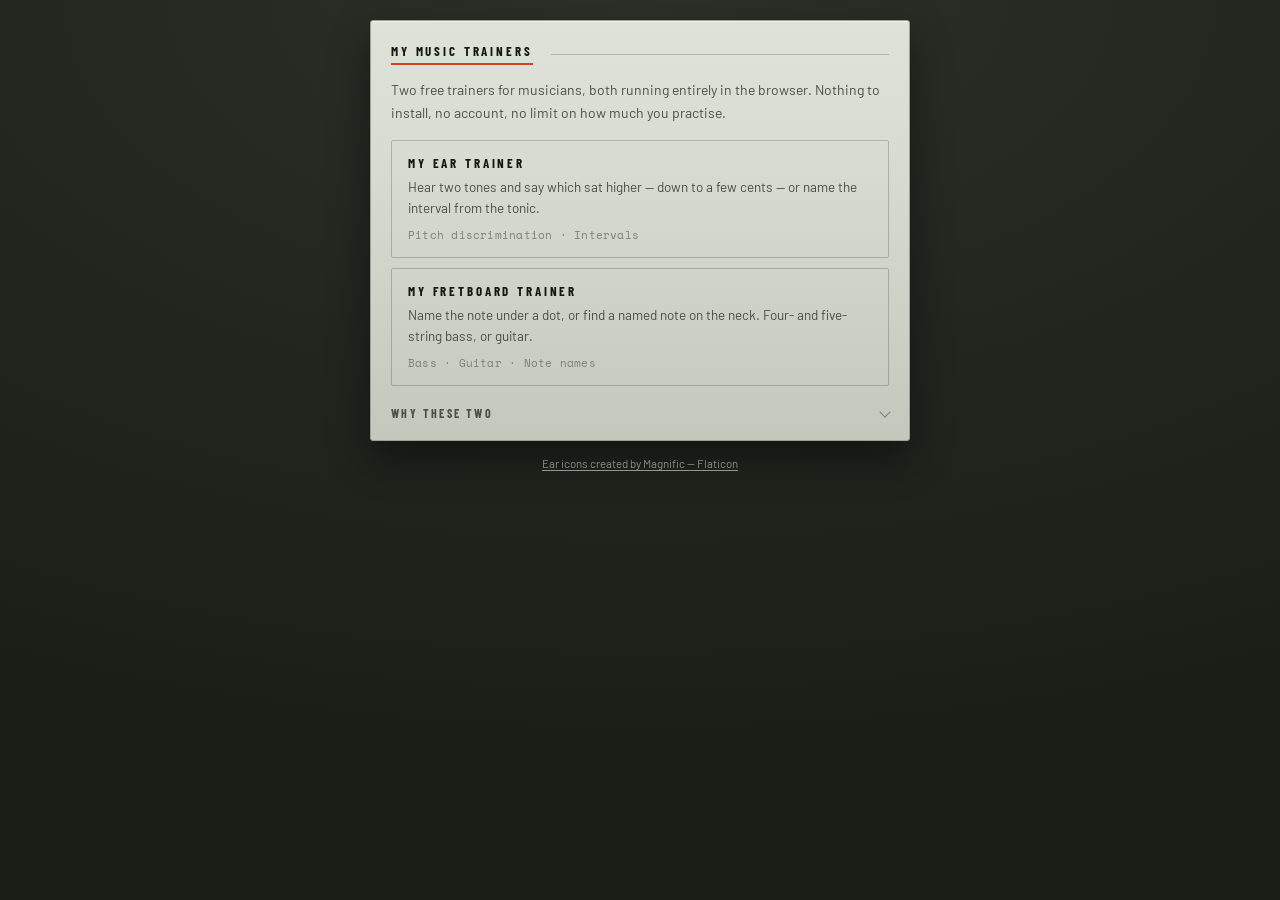
==== commit 3b0dad08: "Move the site to mymusictrainers.com The domain is registered now, so the umbrella brand replaces th" ====
--- a/index.html
+++ b/index.html
@@ -3,24 +3,24 @@
 <head>
 <meta charset="utf-8">
 <meta name="viewport" content="width=device-width, initial-scale=1, viewport-fit=cover">
-<title>My Ear Trainer</title>
+<title>My Music Trainers</title>
 <meta name="description" content="Two free music trainers that run in the browser. Train pitch and intervals by ear, or learn the notes on a bass and guitar fretboard. No signup.">
-<link rel="canonical" href="https://myeartrainer.com/">
+<link rel="canonical" href="https://mymusictrainers.com/">
 <meta name="theme-color" content="#23261F">
 
 <meta property="og:type" content="website">
-<meta property="og:site_name" content="My Ear Trainer">
-<meta property="og:url" content="https://myeartrainer.com/">
-<meta property="og:title" content="My Ear Trainer — ear and fretboard training in the browser">
+<meta property="og:site_name" content="My Music Trainers">
+<meta property="og:url" content="https://mymusictrainers.com/">
+<meta property="og:title" content="My Music Trainers — ear and fretboard training in the browser">
 <meta property="og:description" content="Two free music trainers that run in the browser. Train pitch and intervals by ear, or learn the notes on a bass and guitar fretboard. No signup.">
-<meta property="og:image" content="https://myeartrainer.com/og-image.png">
+<meta property="og:image" content="https://mymusictrainers.com/og-image.png">
 <meta property="og:image:width" content="1200">
 <meta property="og:image:height" content="630">
-<meta property="og:image:alt" content="My Ear Trainer — free music trainers in the browser">
+<meta property="og:image:alt" content="My Music Trainers — free music trainers in the browser">
 <meta name="twitter:card" content="summary_large_image">
-<meta name="twitter:title" content="My Ear Trainer — ear and fretboard training in the browser">
+<meta name="twitter:title" content="My Music Trainers — ear and fretboard training in the browser">
 <meta name="twitter:description" content="Two free music trainers that run in the browser. Train pitch and intervals by ear, or learn the notes on a bass and guitar fretboard. No signup.">
-<meta name="twitter:image" content="https://myeartrainer.com/og-image.png">
+<meta name="twitter:image" content="https://mymusictrainers.com/og-image.png">
 
 <link rel="icon" type="image/png" href="favicon.png">
 <link rel="apple-touch-icon" href="favicon.png">
@@ -62,7 +62,7 @@
 <body>
 <main class="panel">
   <div class="wordmark">
-    <h1 class="wm-item">My Ear Trainer</h1>
+    <h1 class="wm-item">My Music Trainers</h1>
   </div>
 
   <div class="prose">
@@ -108,12 +108,12 @@
 {
   "@context": "https://schema.org",
   "@type": "WebSite",
-  "name": "My Ear Trainer",
-  "url": "https://myeartrainer.com/",
+  "name": "My Music Trainers",
+  "url": "https://mymusictrainers.com/",
   "description": "Free music trainers that run in the browser: ear training for pitch and intervals, and note names on the bass and guitar fretboard.",
   "hasPart": [
-    { "@type": "WebApplication", "name": "My Ear Trainer", "url": "https://myeartrainer.com/ear/" },
-    { "@type": "WebApplication", "name": "My Fretboard Trainer", "url": "https://myeartrainer.com/fretboard/" }
+    { "@type": "WebApplication", "name": "My Ear Trainer", "url": "https://mymusictrainers.com/ear/" },
+    { "@type": "WebApplication", "name": "My Fretboard Trainer", "url": "https://mymusictrainers.com/fretboard/" }
   ]
 }
 </script>
